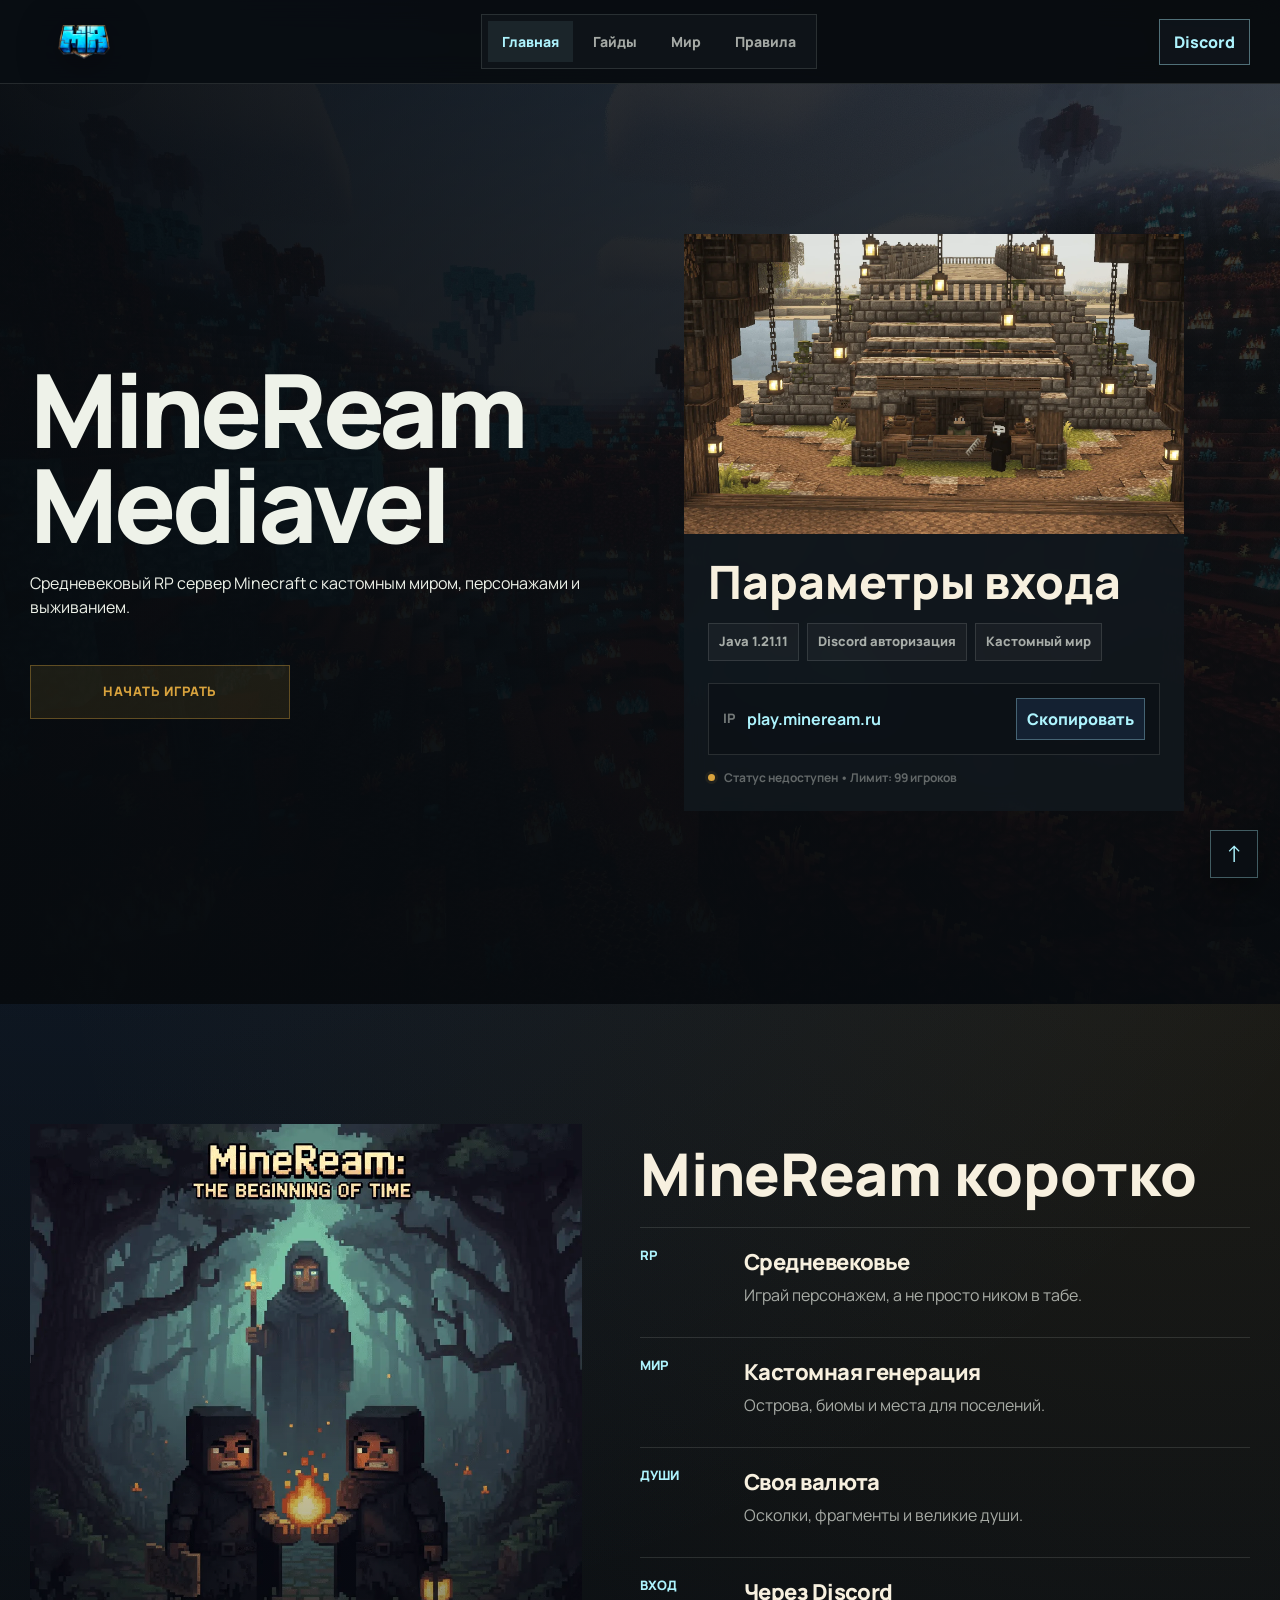
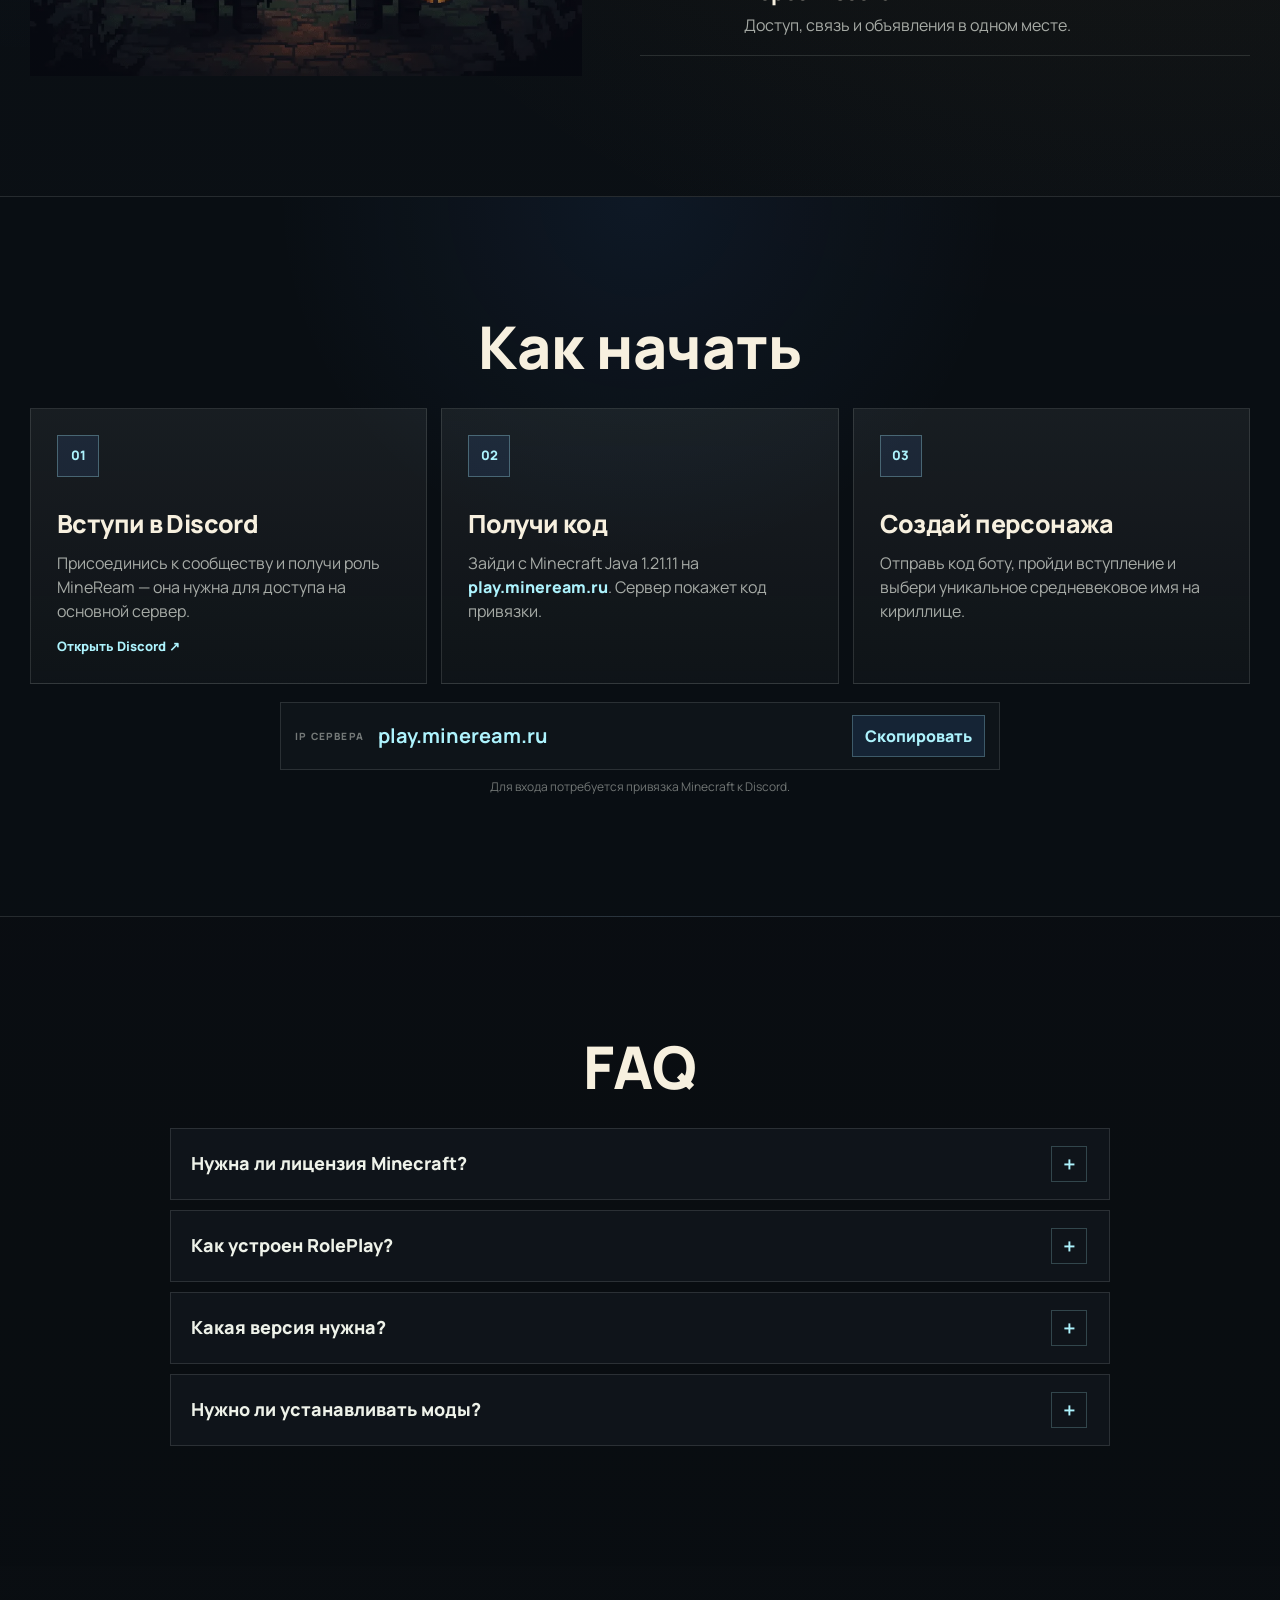
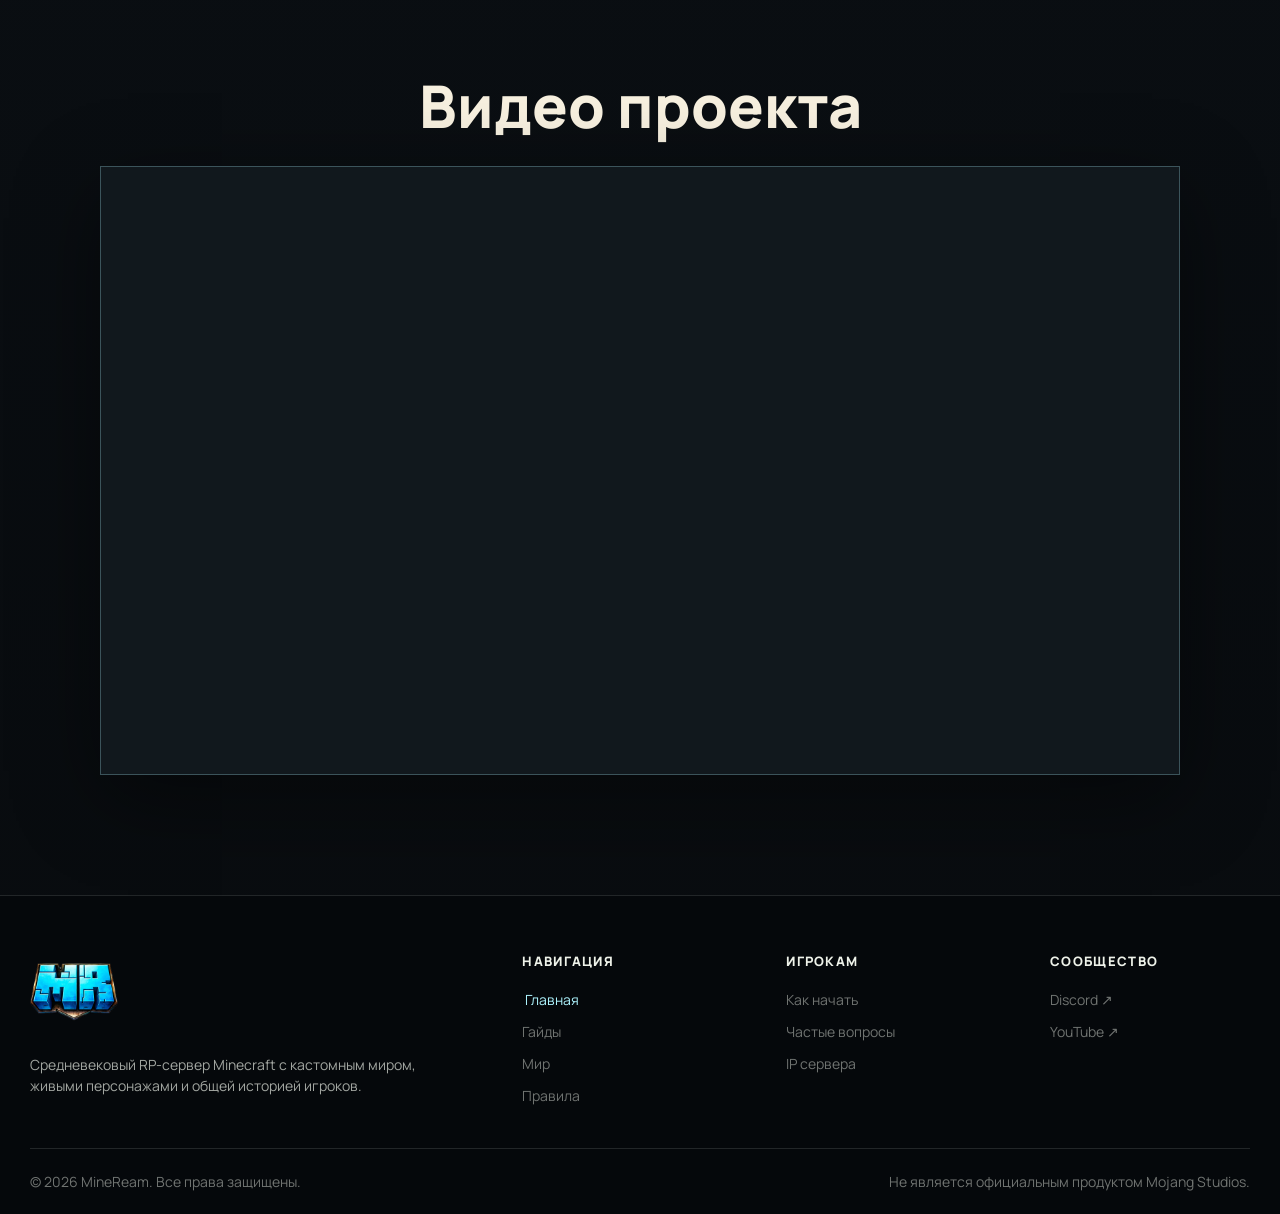
==== index.html @ 756b811c "Add files via upload" ====
﻿<!DOCTYPE html>
<html lang="ru">
<head>
  <meta charset="UTF-8">
  <meta name="viewport" content="width=device-width, initial-scale=1.0">
  <link rel="preconnect" href="https://fonts.googleapis.com">
  <link rel="preconnect" href="https://fonts.gstatic.com" crossorigin>
  <link href="https://fonts.googleapis.com/css2?family=Manrope:wght@400;500;600;700;800&display=swap" rel="stylesheet">
  <title>MineReam Mediavel</title>
  <meta name="description" content="MineReam Mediavel - средневековый RP сервер Minecraft с кастомным миром, Discord-входом и живой ролью.">
  <link rel="stylesheet" href="styles.css">
</head>
<body id="top">
  <div class="site-loader" data-site-loader>
    <div class="site-loader-glow"></div>
    <img src="assets/mineream-prefix.webp" alt="MineReam Mediavel" class="site-loader-logo">
    <div class="site-loader-line"><span></span></div>
  </div>

  <div class="page-shell">
    <header class="site-header" data-nav>
      <div class="header-inner">
        <a class="brand" href="index.html" aria-label="MineReam Mediavel">
          <img src="assets/mr-logo.webp" alt="MineReam" class="brand-logo">
        </a>
        <nav class="main-nav" aria-label="Главная навигация">
          <a href="index.html" aria-current="page">Главная</a>
          <a href="guides.html">Гайды</a>
          <a href="world.html">Мир</a>
          <a href="rules.html">Правила</a>
        </nav>
        <div class="header-actions">
          <a class="discord-link" href="https://discord.gg/bby9jnJpbg" target="_blank" rel="noreferrer">Discord</a>
        </div>
      </div>
    </header>
    <main>
      <section class="hero-section">
        <div class="hero-bg" aria-hidden="true">
          <img src="assets/hero-world.webp" alt="">
        </div>
        <div class="container hero-layout">
          <div class="hero-copy">
            <h1>MineReam Mediavel</h1>
            <p>Средневековый RP сервер Minecraft с кастомным миром, персонажами и выживанием.</p>
            <div class="hero-actions">
              <a class="hero-action hero-action-primary" href="#start-playing">Начать играть</a>
            </div>
          </div>
          <article class="server-card" id="server">
            <img src="assets/spawn-bridge.webp" alt="Спавн MineReam Mediavel" class="server-card-image">
            <div class="server-card-body">
              <h2>Параметры входа</h2>
              <div class="server-meta">
                <span>Java 1.21.11</span>
                <span>Discord авторизация</span>
                <span>Кастомный мир</span>
              </div>
              <div class="server-ip-line">
                <span>IP</span>
                <strong>play.mineream.ru</strong>
                <button data-copy="play.mineream.ru" type="button">Скопировать</button>
              </div>
              <span class="hero-online-status is-checking" id="hero-online-status" data-server-status role="status" aria-live="polite">
                <span class="status-indicator" id="status-indicator" aria-hidden="true"></span>
                <span class="status-text" id="status-text" data-server-status-text>Проверяем сервер • Игроков: — / 99</span>
              </span>
            </div>
          </article>
        </div>
      </section>

      <section class="section quick-section">
        <div class="container quick-showcase">
          <button class="quick-showcase-image media-preview" type="button" data-lightbox-src="assets/mineream-short.webp" data-lightbox-title="MineReam Mediavel">
            <img src="assets/mineream-short.webp" alt="MineReam Mediavel">
          </button>
          <div class="quick-showcase-body">
            <h2>MineReam коротко</h2>
            <div class="quick-feature-list">
              <article>
                <span>RP</span>
                <div>
                  <h3>Средневековье</h3>
                  <p>Играй персонажем, а не просто ником в табе.</p>
                </div>
              </article>
              <article>
                <span>Мир</span>
                <div>
                  <h3>Кастомная генерация</h3>
                  <p>Острова, биомы и места для поселений.</p>
                </div>
              </article>
              <article>
                <span>Души</span>
                <div>
                  <h3>Своя валюта</h3>
                  <p>Осколки, фрагменты и великие души.</p>
                </div>
              </article>
              <article>
                <span>Вход</span>
                <div>
                  <h3>Через Discord</h3>
                  <p>Доступ, связь и объявления в одном месте.</p>
                </div>
              </article>
            </div>
          </div>
        </div>
      </section>

      <section class="section start-playing-section" id="start-playing">
        <div class="container section-head centered">
          <h2>Как начать</h2>
        </div>
        <div class="container start-steps-grid">
          <article class="start-step-card">
            <span class="start-step-number">01</span>
            <div>
              <h3>Вступи в Discord</h3>
              <p>Присоединись к сообществу и получи роль MineReam — она нужна для доступа на основной сервер.</p>
              <a class="start-step-link" href="https://discord.gg/bby9jnJpbg" target="_blank" rel="noreferrer">Открыть Discord ↗</a>
            </div>
          </article>
          <article class="start-step-card">
            <span class="start-step-number">02</span>
            <div>
              <h3>Получи код</h3>
              <p>Зайди с Minecraft Java 1.21.11 на <button type="button" data-copy="play.mineream.ru">play.mineream.ru</button>. Сервер покажет код привязки.</p>
            </div>
          </article>
          <article class="start-step-card">
            <span class="start-step-number">03</span>
            <div>
              <h3>Создай персонажа</h3>
              <p>Отправь код боту, пройди вступление и выбери уникальное средневековое имя на кириллице.</p>
            </div>
          </article>
        </div>
        <div class="container start-connect-wrap">
          <div class="start-connect-compact">
            <span>IP сервера</span>
            <strong>play.mineream.ru</strong>
            <button class="start-copy-button" data-copy="play.mineream.ru" type="button">Скопировать</button>
          </div>
          <p>Для входа потребуется привязка Minecraft к Discord.</p>
        </div>
      </section>

      <section class="section faq-section" id="faq">
        <div class="container section-head centered">
          <h2>FAQ</h2>
        </div>
        <div class="container faq-list">
          <details class="faq-item">
            <summary><span>Нужна ли лицензия Minecraft?</span><i aria-hidden="true">＋</i></summary>
            <div class="faq-answer"><p>Сервер поддерживает лицензионные и автономные аккаунты. Лицензионный аккаунт распознаётся автоматически; для автономного при первом входе потребуется зарегистрировать пароль командами сервера.</p></div>
          </details>
          <details class="faq-item">
            <summary><span>Как устроен RolePlay?</span><i aria-hidden="true">＋</i></summary>
            <div class="faq-answer"><p>Придумай средневековое имя на кириллице длиной от 5 до 18 символов и играй роль персонажа. Для сцен доступны локальный чат и команды <code>/me</code>, <code>/do</code>, <code>/try</code> и <code>/ooc</code>.</p></div>
          </details>
          <details class="faq-item">
            <summary><span>Какая версия нужна?</span><i aria-hidden="true">＋</i></summary>
            <div class="faq-answer"><p>Minecraft Java Edition 1.21.11. Подключение с Bedrock Edition сейчас не поддерживается.</p></div>
          </details>
          <details class="faq-item">
            <summary><span>Нужно ли устанавливать моды?</span><i aria-hidden="true">＋</i></summary>
            <div class="faq-answer"><p>Для обычного входа — нет. Для полноценного голосового RP и эмоций рекомендуются клиентские моды Simple Voice Chat и Emotecraft; ссылки есть в гайдах проекта.</p></div>
          </details>
        </div>
      </section>

      <section class="section video-section">
        <div class="container section-head centered">
          <h2>Видео проекта</h2>
        </div>
        <div class="container video-gallery">
          <article class="video-wrapper">
            <div class="video-frame">
              <iframe width="100%" height="100%" src="https://www.youtube.com/embed/HEm90byZzSM" title="Видео MineReam Mediavel" frameborder="0" allow="accelerometer; autoplay; clipboard-write; encrypted-media; gyroscope; picture-in-picture; web-share" referrerpolicy="strict-origin-when-cross-origin" allowfullscreen loading="lazy"></iframe>
            </div>
          </article>
        </div>
      </section>
      <footer class="site-footer site-footer-expanded">
        <div class="container footer-main">
          <div class="footer-about">
            <img src="assets/mr-logo.webp" alt="Логотип MineReam" class="footer-logo" loading="lazy">
            <p>Средневековый RP-сервер Minecraft с кастомным миром, живыми персонажами и общей историей игроков.</p>
          </div>
          <div class="footer-column">
            <h3>Навигация</h3>
            <nav aria-label="Основная навигация внизу страницы">
              <a href="index.html" aria-current="page">Главная</a>
              <a href="guides.html">Гайды</a>
              <a href="world.html">Мир</a>
              <a href="rules.html">Правила</a>
            </nav>
          </div>
          <div class="footer-column">
            <h3>Игрокам</h3>
            <nav aria-label="Разделы главной страницы">
              <a href="#start-playing">Как начать</a>
              <a href="#faq">Частые вопросы</a>
              <a href="#server">IP сервера</a>
            </nav>
          </div>
          <div class="footer-column">
            <h3>Сообщество</h3>
            <nav aria-label="Социальные ссылки">
              <a href="https://discord.gg/bby9jnJpbg" target="_blank" rel="noreferrer">Discord ↗</a>
              <a href="https://www.youtube.com/watch?v=HEm90byZzSM" target="_blank" rel="noreferrer">YouTube ↗</a>
            </nav>
          </div>
        </div>
        <div class="container footer-inner">
          <span>© 2026 MineReam. Все права защищены.</span>
          <span>Не является официальным продуктом Mojang Studios.</span>
        </div>
      </footer>
    </main>
  </div>

  <div class="media-lightbox" data-lightbox hidden>
    <button class="media-lightbox-close" type="button" data-lightbox-close aria-label="Закрыть">×</button>
    <figure class="media-lightbox-card">
      <img src="" alt="" data-lightbox-image>
      <figcaption data-lightbox-caption></figcaption>
    </figure>
  </div>

  <button class="scroll-top-button" type="button" data-scroll-top aria-label="Прокрутить страницу наверх" hidden>
    <span aria-hidden="true">↑</span>
  </button>
  <div class="toast" hidden>IP скопирован</div>
  <script src="script.js"></script></body>
</html>
---- styles.css ----
﻿:root {
  --bg: #070b0f;
  --display-font: "Manrope", "Segoe UI", Arial, sans-serif;
  --bg-soft: #0d1319;
  --panel: rgba(18, 25, 31, 0.82);
  --panel-solid: #12191f;
  --line: rgba(232, 236, 228, 0.13);
  --line-strong: rgba(173, 243, 253, 0.28);
  --text: #eef2e9;
  --muted: rgba(238, 242, 233, 0.68);
  --faint: rgba(238, 242, 233, 0.46);
  --cyan: #adf3fd;
  --blue: #4f94fc;
  --gold: #d9a33d;
  --red: #8f2520;
  --green: #6f8a55;
  --shadow: 0 24px 80px rgba(0, 0, 0, 0.42);
}

* { box-sizing: border-box; }
html { scroll-behavior: smooth; }
body {
  margin: 0;
  color: var(--text);
  background:
    radial-gradient(circle at 8% 4%, rgba(79, 148, 252, 0.14), transparent 34%),
    radial-gradient(circle at 92% 18%, rgba(217, 163, 61, 0.11), transparent 30%),
    linear-gradient(180deg, #080c10 0%, #0b1015 48%, #080b0e 100%);
  font-family: "Manrope", "Segoe UI", Arial, sans-serif;
  line-height: 1.5;
}
img { display: block; max-width: 100%; }
a { color: inherit; text-decoration: none; }
button { font: inherit; }

.page-shell { overflow: hidden; }
.container {
  width: min(1220px, calc(100% - 36px));
  margin: 0 auto;
}
.site-header {
  position: relative;
  z-index: 50;
  padding: 14px 0;
  background: rgba(7, 11, 15, 0.86);
  border-bottom: 1px solid var(--line);
  backdrop-filter: blur(14px);
}
.header-inner {
  width: min(1220px, calc(100% - 36px));
  margin: 0 auto;
  display: grid;
  grid-template-columns: auto minmax(0, 1fr) auto;
  align-items: center;
  gap: 22px;
}
.brand-logo {
  width: 108px;
  height: 52px;
  object-fit: contain;
  filter: drop-shadow(0 8px 22px rgba(0, 0, 0, 0.42));
}
.main-nav {
  justify-self: center;
  display: flex;
  align-items: center;
  gap: 6px;
  padding: 6px;
  border: 1px solid var(--line);
  background: rgba(18, 25, 31, 0.56);
}
.main-nav a {
  padding: 10px 14px;
  color: var(--muted);
  font-size: 14px;
  font-weight: 800;
}
.main-nav a:hover {
  color: var(--cyan);
  background: rgba(173, 243, 253, 0.08);
}
.header-actions {
  display: flex;
  align-items: center;
  justify-content: flex-end;
  gap: 10px;
}
.ip-chip, .discord-link {
  min-height: 42px;
  padding: 10px 14px;
  border: 1px solid var(--line);
  color: var(--text);
  background: rgba(18, 25, 31, 0.62);
  cursor: pointer;
  font-weight: 900;
}
.discord-link {
  border-color: rgba(173, 243, 253, 0.42);
  color: var(--cyan);
}

.hero-section {
  position: relative;
  min-height: 920px;
  padding: 150px 0 96px;
}
.hero-bg {
  position: absolute;
  inset: 0;
  overflow: hidden;
}
.hero-bg img {
  width: 100%;
  height: 100%;
  object-fit: cover;
  opacity: 0.46;
  filter: saturate(1.05) contrast(1.04);
}
.hero-bg::after {
  content: "";
  position: absolute;
  inset: 0;
  background:
    linear-gradient(180deg, rgba(7, 11, 15, 0.34), rgba(7, 11, 15, 0.96)),
    linear-gradient(90deg, rgba(7, 11, 15, 0.92), rgba(7, 11, 15, 0.22));
}
.hero-layout {
  position: relative;
  display: grid;
  grid-template-columns: minmax(0, 0.9fr) minmax(360px, 500px);
  gap: clamp(28px, 5vw, 72px);
  align-items: center;
}
.hero-copy { padding-top: 36px; }
.eyebrow {
  margin: 0 0 12px;
  color: var(--cyan);
  font-size: 13px;
  font-weight: 950;
  text-transform: uppercase;
  letter-spacing: 0.12em;
}
h1, h2, h3, p { margin-top: 0; }
h1, h2, h3 {
  font-family: var(--display-font);
  font-weight: 800;
  letter-spacing: -0.025em;
}
h1 {
  margin-bottom: 20px;
  max-width: 820px;
  font-size: clamp(56px, 8vw, 116px);
  line-height: 0.92;
  letter-spacing: -0.04em;
}
h2 {
  margin-bottom: 18px;
  color: #f7f0df;
  font-size: clamp(32px, 4.6vw, 62px);
  line-height: 1.03;
  letter-spacing: 0;
}
h3 {
  margin-bottom: 10px;
  color: #f7f0df;
  font-size: 22px;
}
.lead {
  max-width: 760px;
  color: rgba(238, 242, 233, 0.82);
  font-size: clamp(18px, 2vw, 23px);
}
.hero-buttons, .server-card-actions, .final-actions {
  display: flex;
  flex-wrap: wrap;
  gap: 12px;
  margin-top: 30px;
}
.button {
  min-height: 50px;
  display: inline-flex;
  align-items: center;
  justify-content: center;
  padding: 13px 20px;
  border: 1px solid var(--line);
  color: var(--text);
  background: rgba(18, 25, 31, 0.72);
  cursor: pointer;
  font-weight: 950;
}
.button.primary {
  border-color: rgba(173, 243, 253, 0.56);
  background: linear-gradient(135deg, rgba(79, 148, 252, 0.96), rgba(29, 74, 128, 0.96));
}
.button.secondary {
  border-color: rgba(217, 163, 61, 0.48);
  background: rgba(217, 163, 61, 0.13);
}
.button.ghost { background: transparent; }
.button.full { width: 100%; }
.button:hover, .ip-chip:hover, .discord-link:hover { transform: translateY(-1px); }

.server-card {
  background: var(--panel);
  border: 0;
  box-shadow: none;
  backdrop-filter: blur(14px);
}
.server-card-image {
  width: 100%;
  height: 300px;
  object-fit: cover;
}
.server-card-body { padding: 24px; }
.server-card-topline {
  display: flex;
  align-items: center;
  justify-content: space-between;
  gap: 16px;
  margin-bottom: 12px;
  color: var(--faint);
  font-size: 13px;
  font-weight: 900;
  text-transform: uppercase;
}
.server-card-topline strong { color: var(--cyan); }
.server-card-body h2 { font-size: clamp(30px, 4vw, 46px); }
.server-card-body p { color: var(--muted); }
.server-meta {
  display: flex;
  flex-wrap: wrap;
  gap: 8px;
  margin-top: 18px;
}
.server-meta span, .tag-list span {
  padding: 8px 10px;
  border: 1px solid var(--line);
  color: var(--muted);
  background: rgba(255, 255, 255, 0.035);
  font-size: 13px;
  font-weight: 800;
}
.server-ip-line {
  display: grid;
  grid-template-columns: auto minmax(0, 1fr) auto;
  gap: 12px;
  align-items: center;
  margin-top: 22px;
  padding: 14px;
  border: 1px solid var(--line);
  background: rgba(7, 11, 15, 0.36);
}
.server-ip-line span {
  color: var(--faint);
  font-size: 13px;
  font-weight: 900;
  text-transform: uppercase;
}
.server-ip-line strong {
  color: var(--cyan);
  overflow-wrap: anywhere;
}
.server-ip-line button {
  min-height: 36px;
  padding: 8px 10px;
  border: 1px solid rgba(173, 243, 253, 0.32);
  color: var(--cyan);
  background: rgba(79, 148, 252, 0.12);
  cursor: pointer;
  font-weight: 900;
}

.section { padding: clamp(72px, 10vw, 120px) 0; }
.section-head { margin-bottom: 30px; }
.section-head.split {
  display: grid;
  grid-template-columns: minmax(0, 0.9fr) minmax(300px, 0.8fr);
  gap: 40px;
  align-items: end;
}
.section-head p { color: var(--muted); }
.section-head.centered { max-width: 760px; text-align: center; }
.feature-list {
  display: grid;
  gap: 10px;
}
.info-row {
  display: grid;
  grid-template-columns: 54px minmax(150px, 0.32fr) minmax(0, 1fr);
  gap: 18px;
  align-items: center;
  padding: 18px 20px;
  border: 1px solid var(--line);
  background: rgba(238, 242, 233, 0.045);
}
.info-row span, .step-row span {
  display: grid;
  place-items: center;
  width: 34px;
  height: 34px;
  color: var(--gold);
  border: 1px solid rgba(217, 163, 61, 0.36);
  background: rgba(217, 163, 61, 0.08);
  font-weight: 950;
}
.info-row h3, .step-row h3 { margin: 0; }
.info-row p, .step-row p { margin: 0; color: var(--muted); }
.steps-list {
  display: grid;
  gap: 12px;
  max-width: 900px;
  margin: 0 auto;
}
.step-row {
  display: grid;
  grid-template-columns: 54px minmax(170px, 0.34fr) minmax(0, 1fr);
  gap: 18px;
  align-items: center;
  padding: 18px 20px;
  border: 1px solid var(--line);
  background: linear-gradient(90deg, rgba(238, 242, 233, 0.065), rgba(238, 242, 233, 0.025));
}
.step-row button {
  padding: 0;
  border: 0;
  color: var(--cyan);
  background: transparent;
  cursor: pointer;
  font-weight: 900;
}

.map-layout {
  display: grid;
  grid-template-columns: minmax(380px, 1.08fr) minmax(340px, 0.92fr);
  gap: 18px;
  align-items: stretch;
}
.map-frame,
.biome-card {
  position: relative;
  display: block;
  width: 100%;
  padding: 0;
  overflow: hidden;
  color: var(--text);
  border: 1px solid var(--line);
  background: rgba(18, 25, 31, 0.7);
  cursor: pointer;
  box-shadow: none;
}
.map-frame {
  border-color: var(--line-strong);
  box-shadow: var(--shadow);
}
.map-frame img,
.biome-card img {
  width: 100%;
  height: 100%;
  object-fit: cover;
  filter: saturate(1.04) contrast(1.02);
  transition: transform 0.28s ease, filter 0.28s ease;
}
.map-frame img {
  aspect-ratio: 1 / 1;
}
.biome-grid {
  display: grid;
  grid-template-columns: repeat(2, minmax(0, 1fr));
  gap: 12px;
}
.biome-card {
  min-height: 0;
  aspect-ratio: 16 / 10;
}
.media-preview span {
  position: absolute;
  left: 10px;
  right: 10px;
  bottom: 10px;
  padding: 7px 9px;
  color: var(--text);
  background: rgba(7, 11, 15, 0.72);
  border: 1px solid rgba(238, 242, 233, 0.12);
  font-size: 13px;
  font-weight: 900;
  text-align: left;
}
.media-preview:hover img,
.media-preview:focus-visible img {
  transform: scale(1.035);
  filter: saturate(1.12) contrast(1.06);
}
.media-preview:focus-visible {
  outline: 2px solid var(--cyan);
  outline-offset: 3px;
}
.media-lightbox {
  position: fixed;
  inset: 0;
  z-index: 100;
  display: grid;
  place-items: center;
  padding: clamp(18px, 4vw, 48px);
  background: rgba(2, 5, 8, 0.86);
  backdrop-filter: blur(10px);
  animation: lightboxFade 0.18s ease;
}
.media-lightbox[hidden] { display: none; }
.media-lightbox-card {
  width: min(1120px, 100%);
  margin: 0;
  transform: scale(0.98);
  animation: lightboxOpen 0.22s ease forwards;
}
.media-lightbox-card img {
  width: 100%;
  max-height: 82vh;
  object-fit: contain;
  border: 0;
  background: transparent;
  box-shadow: none;
}
.media-lightbox-card figcaption {
  margin-top: 12px;
  color: var(--text);
  font-weight: 900;
  text-align: center;
}
.media-lightbox-close {
  position: fixed;
  top: 18px;
  right: 18px;
  width: 44px;
  height: 44px;
  color: var(--text);
  border: 1px solid var(--line);
  background: rgba(18, 25, 31, 0.86);
  font-size: 30px;
  line-height: 1;
  cursor: pointer;
}
@keyframes lightboxFade {
  from { opacity: 0; }
  to { opacity: 1; }
}
@keyframes lightboxOpen {
  from { transform: scale(0.96); opacity: 0; }
  to { transform: scale(1); opacity: 1; }
}
.generation-layout, .rules-panel, .final-cta-inner {
  display: grid;
  grid-template-columns: minmax(300px, 0.8fr) minmax(0, 1.2fr);
  gap: clamp(28px, 5vw, 72px);
  align-items: center;
}
.generation-copy p { color: var(--muted); }
.tag-list {
  display: flex;
  flex-wrap: wrap;
  gap: 10px;
  margin-top: 26px;
}
.world-preview-grid {
  display: grid;
  grid-template-columns: repeat(2, minmax(0, 1fr));
  gap: 12px;
}
.world-preview-grid img {
  width: 100%;
  aspect-ratio: 16 / 10;
  object-fit: cover;
  border: 1px solid var(--line);
}
.world-preview-grid img:first-child {
  grid-row: span 2;
  height: 100%;
}

.wide-showcase {
  position: relative;
  min-height: 560px;
  display: grid;
  align-items: end;
  overflow: hidden;
  border-block: 1px solid var(--line);
}
.wide-showcase img {
  position: absolute;
  inset: 0;
  width: 100%;
  height: 100%;
  object-fit: cover;
}
.wide-showcase::after {
  content: "";
  position: absolute;
  inset: 0;
  background: linear-gradient(90deg, rgba(7, 11, 15, 0.92), rgba(7, 11, 15, 0.2)), linear-gradient(180deg, transparent, rgba(7, 11, 15, 0.82));
}
.wide-showcase-content {
  position: relative;
  z-index: 1;
  width: min(760px, calc(100% - 36px));
  margin: 0 auto;
  padding: 88px 0;
}
.wide-showcase-content p { color: var(--muted); }


.mechanics-grid {
  display: grid;
  grid-template-columns: repeat(4, minmax(0, 1fr));
  gap: 12px;
}
.mechanic-card {
  min-height: 170px;
  padding: 22px;
  border: 1px solid var(--line);
  background: linear-gradient(180deg, rgba(238, 242, 233, 0.07), rgba(238, 242, 233, 0.025));
}
.mechanic-card h3 { margin-bottom: 36px; }
.mechanic-card p { margin: 0; color: var(--muted); }
.souls-panel {
  display: grid;
  grid-template-columns: minmax(220px, 0.42fr) minmax(0, 1fr);
  gap: 24px;
  align-items: center;
  margin-top: 16px;
  padding: 24px;
  border: 1px solid var(--line-strong);
  background: rgba(18, 25, 31, 0.72);
  box-shadow: var(--shadow);
}
.souls-panel h3 { margin-bottom: 8px; }
.souls-panel p { margin: 0; color: var(--muted); }
.souls-list {
  display: grid;
  grid-template-columns: repeat(3, minmax(0, 1fr));
  gap: 12px;
}
.souls-list figure {
  display: grid;
  justify-items: center;
  gap: 8px;
  margin: 0;
  padding: 14px;
  border: 1px solid var(--line);
  background: rgba(7, 11, 15, 0.32);
}
.souls-list img {
  width: 82px;
  height: 82px;
  object-fit: contain;
}
.souls-list figcaption {
  color: var(--text);
  font-size: 14px;
  font-weight: 900;
  text-align: center;
}
.rules-panel {
  padding: 34px;
  border: 1px solid var(--line-strong);
  background: var(--panel);
  box-shadow: var(--shadow);
}
.rules-panel p { color: var(--muted); }
.rules-panel .button { justify-self: end; }
.gallery-grid {
  display: grid;
  grid-template-columns: repeat(3, minmax(0, 1fr));
  gap: 12px;
}
.gallery-grid img {
  width: 100%;
  aspect-ratio: 4 / 3;
  object-fit: cover;
  border: 1px solid var(--line);
}
.final-cta {
  padding: 54px 0;
  border-top: 1px solid var(--line);
  background: rgba(18, 25, 31, 0.58);
}
.final-cta-inner {
  grid-template-columns: auto minmax(0, 1fr) auto;
}
.final-logo {
  width: 170px;
  object-fit: contain;
  filter: drop-shadow(0 12px 28px rgba(0, 0, 0, 0.52));
}
.final-cta h2 { font-size: clamp(30px, 4vw, 50px); }
.final-cta p { color: var(--muted); }
.footer {
  display: flex;
  justify-content: space-between;
  gap: 18px;
  padding: 26px clamp(18px, 4vw, 54px);
  color: var(--faint);
  border-top: 1px solid var(--line);
}
.toast {
  position: fixed;
  right: 20px;
  bottom: 20px;
  z-index: 60;
  padding: 12px 16px;
  color: #071016;
  background: var(--cyan);
  font-weight: 950;
  box-shadow: var(--shadow);
}

@media (max-width: 980px) {
  .header-inner { grid-template-columns: auto auto; }
  .main-nav { display: none; }
  .brand-logo { width: 92px; }
  .ip-chip { display: none; }
  .hero-section { min-height: auto; padding: 70px 0; }
  .hero-layout, .section-head.split, .generation-layout, .rules-panel, .final-cta-inner, .souls-panel { grid-template-columns: 1fr; }
  .mechanics-grid { grid-template-columns: repeat(2, minmax(0, 1fr)); }
  .map-layout { grid-template-columns: 1fr; }
  .biome-grid { grid-template-columns: repeat(2, minmax(0, 1fr)); }
  .info-row, .step-row { grid-template-columns: 44px 1fr; }
  .info-row p, .step-row p { grid-column: 2; }
  .rules-panel .button { justify-self: start; }
  .final-actions { margin-top: 12px; }
}

@media (max-width: 640px) {
  .container, .header-inner { width: calc(100% - 28px); }
  .hero-buttons, .server-card-actions, .final-actions { display: grid; }
  .button, .discord-link { width: 100%; text-align: center; }
  .world-preview-grid, .gallery-grid, .biome-grid, .mechanics-grid, .souls-list { grid-template-columns: 1fr; }
  .info-row, .step-row, .server-ip-line { grid-template-columns: 1fr; }
  .info-row p, .step-row p { grid-column: auto; }
  .world-preview-grid img:first-child { grid-row: auto; }
  .server-card-image { height: 230px; }

  .footer { flex-direction: column; }
}









.rules-page {
  padding-top: 86px;
}
.rules-hero {
  padding: 92px 0 48px;
  border-bottom: 1px solid var(--line);
  background:
    linear-gradient(180deg, rgba(7, 11, 15, 0.78), rgba(7, 11, 15, 0.96)),
    url("assets/keeper-hall.webp") center/cover;
}
.rules-hero-inner {
  max-width: 820px;
}
.rules-hero h1 {
  margin: 0 0 14px;
  font-size: clamp(42px, 7vw, 82px);
}
.rules-hero p {
  max-width: 680px;
  color: var(--muted);
  font-size: 18px;
}
.rules-content {
  display: grid;
  gap: 14px;
  max-width: 980px;
}
.rules-block {
  padding: 24px;
  border: 1px solid var(--line);
  background: rgba(18, 25, 31, 0.72);
}
.rules-block h2 {
  margin: 0 0 16px;
  padding-left: 0;
  color: var(--text);
  border-left: 0;
  font-size: clamp(26px, 3.4vw, 38px);
  text-align: center;
}
.rule-line {
  display: grid;
  grid-template-columns: 72px minmax(0, 1fr);
  gap: 12px;
  margin: 0 0 12px;
  color: var(--muted);
  line-height: 1.62;
}
.rule-line:last-child {
  margin-bottom: 0;
}
.rule-line span {
  color: var(--cyan);
  font-weight: 900;
}
.rules-lead {
  margin: 0 0 14px;
  color: var(--muted);
}
.main-nav a[aria-current="page"] {
  color: var(--cyan);
  background: rgba(173, 243, 253, 0.08);
}
@media (max-width: 640px) {
  .rules-page { padding-top: 74px; }
  .rules-hero { padding: 70px 0 34px; }
  .rules-block { padding: 18px; }
  .rule-line { grid-template-columns: 64px minmax(0, 1fr); }
}






.site-loader {
  position: fixed;
  inset: 0;
  z-index: 200;
  display: grid;
  place-items: center;
  overflow: hidden;
  background:
    radial-gradient(circle at 50% 42%, rgba(173, 243, 253, 0.16), transparent 34%),
    radial-gradient(circle at 50% 58%, rgba(217, 163, 61, 0.11), transparent 30%),
    #05080b;
  transition: opacity 0.75s ease, visibility 0.75s ease;
}
.site-loader::before {
  content: "";
  position: absolute;
  inset: -20%;
  background:
    linear-gradient(115deg, transparent 38%, rgba(173, 243, 253, 0.18) 48%, transparent 58%);
  transform: translateX(-40%);
  animation: loaderSweep 1.9s ease-in-out infinite;
}
.site-loader-glow {
  position: absolute;
  width: min(520px, 78vw);
  aspect-ratio: 1;
  border-radius: 50%;
  background: rgba(79, 148, 252, 0.16);
  filter: blur(34px);
  animation: loaderPulse 1.65s ease-in-out infinite;
}
.site-loader-logo {
  position: relative;
  z-index: 1;
  width: min(560px, 84vw);
  filter: drop-shadow(0 0 24px rgba(173, 243, 253, 0.38)) drop-shadow(0 22px 32px rgba(0, 0, 0, 0.55));
  animation: loaderLogo 1.15s ease both;
}
.site-loader-line {
  position: absolute;
  top: calc(50% + min(125px, 20vw));
  width: min(380px, 66vw);
  height: 2px;
  overflow: hidden;
  background: rgba(238, 242, 233, 0.14);
}
.site-loader-line span {
  display: block;
  width: 42%;
  height: 100%;
  background: linear-gradient(90deg, transparent, var(--cyan), transparent);
  animation: loaderLine 1.35s ease-in-out infinite;
}
.site-loader.is-hidden {
  opacity: 0;
  visibility: hidden;
  pointer-events: none;
}
@keyframes loaderLogo {
  from { opacity: 0; transform: translateY(12px) scale(0.92); }
  to { opacity: 1; transform: translateY(0) scale(1); }
}
@keyframes loaderPulse {
  0%, 100% { transform: scale(0.92); opacity: 0.56; }
  50% { transform: scale(1.08); opacity: 0.9; }
}
@keyframes loaderSweep {
  0% { transform: translateX(-42%); opacity: 0; }
  35% { opacity: 1; }
  100% { transform: translateX(42%); opacity: 0; }
}
@keyframes loaderLine {
  from { transform: translateX(-110%); }
  to { transform: translateX(250%); }
}
@media (prefers-reduced-motion: reduce) {
  .site-loader::before,
  .site-loader-glow,
  .site-loader-logo,
  .site-loader-line span {
    animation: none;
  }
}



.quick-showcase {
  display: grid;
  grid-template-columns: minmax(320px, 0.95fr) minmax(0, 1.05fr);
  gap: clamp(24px, 5vw, 58px);
  align-items: stretch;
}
.quick-showcase-image {
  position: relative;
  min-height: 440px;
  padding: 0;
  border: 0;
  overflow: hidden;
  background: transparent;
  cursor: pointer;
}
.quick-showcase-image img {
  width: 100%;
  height: 100%;
  object-fit: cover;
  filter: saturate(1.05) contrast(1.04);
  transition: transform 0.35s ease, filter 0.35s ease;
}
.quick-showcase-image::after {
  content: "";
  position: absolute;
  inset: 0;
  background: linear-gradient(180deg, transparent 42%, rgba(7, 11, 15, 0.56));
  pointer-events: none;
}
.quick-showcase-image:hover img { transform: scale(1.025); filter: saturate(1.12) contrast(1.06); }
.quick-showcase-body {
  display: grid;
  align-content: center;
  gap: 22px;
  padding: clamp(8px, 2vw, 18px) 0;
}
.quick-showcase-body h2 { margin-bottom: 0; }
.quick-feature-list {
  display: grid;
  gap: 12px;
}
.quick-feature-list article {
  display: grid;
  grid-template-columns: 88px minmax(0, 1fr);
  gap: 16px;
  align-items: start;
  padding: 18px 0;
  border-top: 1px solid var(--line);
}
.quick-feature-list article:last-child { border-bottom: 1px solid var(--line); }
.quick-feature-list span {
  color: var(--cyan);
  font-size: 13px;
  font-weight: 950;
  text-transform: uppercase;
}
.quick-feature-list h3 {
  margin-bottom: 4px;
  font-size: 22px;
}
.quick-feature-list p {
  margin: 0;
  color: var(--muted);
}
@media (max-width: 980px) {
  .quick-showcase { grid-template-columns: 1fr; }
  .quick-showcase-image { min-height: 320px; }
}
@media (max-width: 640px) {
  .quick-feature-list article { grid-template-columns: 1fr; gap: 6px; }
}
.compact-cta {
  padding: 28px 0;
  background: rgba(9, 14, 18, 0.68);
}
.compact-cta-inner {
  display: flex;
  align-items: center;
  justify-content: space-between;
  gap: 18px;
  padding-top: 18px;
  border-top: 1px solid var(--line);
}
.compact-cta-main {
  display: grid;
  gap: 2px;
}
.compact-cta-main span {
  color: var(--faint);
  font-size: 12px;
  font-weight: 900;
  text-transform: uppercase;
}
.compact-cta-main strong {
  color: var(--cyan);
  font-size: clamp(20px, 3vw, 30px);
  overflow-wrap: anywhere;
}
.compact-actions {
  margin-top: 0;
  justify-content: flex-end;
}
@media (max-width: 760px) {
  .compact-cta-inner { align-items: stretch; flex-direction: column; }
  .compact-actions { display: grid; justify-content: stretch; }
}
.video-section {
  padding-top: 0;
}
.video-panel {
  display: grid;
  grid-template-columns: minmax(260px, 0.42fr) minmax(0, 1fr);
  gap: clamp(22px, 4vw, 44px);
  align-items: center;
  padding-top: 34px;
  border-top: 1px solid var(--line);
}
.video-copy span {
  color: var(--cyan);
  font-size: 13px;
  font-weight: 950;
  text-transform: uppercase;
}
.video-copy h2 {
  margin: 8px 0 12px;
  font-size: clamp(30px, 4vw, 48px);
}
.video-copy p {
  margin: 0;
  color: var(--muted);
}
.video-frame {
  position: relative;
  aspect-ratio: 16 / 9;
  overflow: hidden;
  background: rgba(18, 25, 31, 0.72);
}
@media (max-width: 980px) {
  .video-panel { grid-template-columns: 1fr; }
}.video-link {
  display: block;
  color: var(--text);
}
.video-link img {
  width: 100%;
  height: 100%;
  object-fit: cover;
  opacity: 0.86;
  transition: transform 0.35s ease, opacity 0.35s ease;
}
.video-link::after {
  content: "";
  position: absolute;
  inset: 0;
  background: linear-gradient(180deg, rgba(7, 11, 15, 0.08), rgba(7, 11, 15, 0.62));
  pointer-events: none;
}
.video-link:hover img {
  transform: scale(1.025);
  opacity: 1;
}
.video-play {
  position: absolute;
  left: 24px;
  bottom: 24px;
  z-index: 1;
  min-height: 48px;
  display: inline-flex;
  align-items: center;
  padding: 12px 18px;
  border: 1px solid rgba(173, 243, 253, 0.48);
  color: var(--cyan);
  background: rgba(7, 11, 15, 0.82);
  font-weight: 950;
}
.single-video-panel {
  display: block;
  max-width: 980px;
  padding-top: 0;
}
.single-video-panel .video-frame {
  width: 100%;
}
.hero-buttons .button.primary {
  min-width: min(360px, 100%);
}
.site-footer {
  padding: 26px 0;
  border-top: 1px solid var(--line);
  color: var(--faint);
  background: rgba(7, 11, 15, 0.72);
  font-size: 14px;
}
.footer-inner {
  display: flex;
  align-items: center;
  justify-content: space-between;
  gap: 14px;
}
@media (max-width: 640px) {
  .footer-inner {
    align-items: flex-start;
    flex-direction: column;
  }
}
.hero-actions {
  display: flex;
  flex-wrap: wrap;
  gap: 12px;
  margin-top: 30px;
}
.hero-action {
  min-height: 54px;
  display: inline-flex;
  align-items: center;
  justify-content: center;
  padding: 15px 24px;
  border: 1px solid rgba(238, 242, 233, 0.14);

  color: var(--text);
  background: rgba(238, 242, 233, 0.045);
  font-size: 13px;
  font-weight: 950;
  letter-spacing: 0.06em;
  text-transform: uppercase;
  transition: transform 0.18s ease, background 0.18s ease, border-color 0.18s ease;
}
.hero-action-primary {
  min-width: 260px;
  border-color: rgba(217, 163, 61, 0.36);
  color: var(--gold);
  background: rgba(217, 163, 61, 0.1);
}
.hero-action:hover {
  transform: translateY(-1px);
  border-color: rgba(173, 243, 253, 0.34);
  background: rgba(173, 243, 253, 0.075);
}
.hero-action-primary:hover {
  border-color: rgba(217, 163, 61, 0.54);
  background: rgba(217, 163, 61, 0.17);
}
.inline-guide-link {
  color: var(--cyan);
  font-weight: 900;
}
@media (max-width: 640px) {
  .hero-actions { display: grid; }
  .hero-action { width: 100%; }
}
.guides-hero {
  background:
    linear-gradient(180deg, rgba(7, 11, 15, 0.76), rgba(7, 11, 15, 0.96)),
    url("assets/chronicle-room.webp") center/cover;
}
.guides-layout {
  display: grid;
  grid-template-columns: 250px minmax(0, 1fr);
  gap: clamp(24px, 4vw, 52px);
  align-items: start;
}
.guides-sidebar {
  position: sticky;
  top: 22px;
  padding: 20px;
  border: 1px solid var(--line);
  background: rgba(18, 25, 31, 0.62);
}
.guides-sidebar h2 {
  margin: 0 0 16px;
  color: var(--faint);
  font-size: 12px;
  font-weight: 950;
  letter-spacing: 0.18em;
  text-transform: uppercase;
}
.guides-sidebar nav {
  display: grid;
  gap: 8px;
}
.guides-sidebar a {
  display: block;
  padding: 12px 14px;
  border: 1px solid transparent;
  color: var(--muted);
  background: rgba(238, 242, 233, 0.025);
  font-size: 14px;
  font-weight: 900;
}
.guides-sidebar a:hover {
  color: var(--cyan);
  border-color: rgba(173, 243, 253, 0.24);
  background: rgba(173, 243, 253, 0.065);
}
.guides-content {
  display: grid;
  gap: 34px;
}
.guides-title h2 {
  margin: 0;
  font-size: clamp(34px, 5vw, 64px);
}
.guides-title span {
  color: var(--cyan);
}
.guide-category {
  display: grid;
  gap: 14px;
  scroll-margin-top: 24px;
}
.guide-category > h3 {
  margin: 0;
  padding-bottom: 10px;
  border-bottom: 1px solid var(--line);
  color: var(--text);
  font-size: 28px;
}
.guide-card-grid {
  display: grid;
  grid-template-columns: repeat(2, minmax(0, 1fr));
  gap: 14px;
}
.guide-card {
  display: grid;
  grid-template-columns: 170px minmax(0, 1fr);
  min-height: 190px;
  overflow: hidden;
  border: 1px solid var(--line);
  background: rgba(18, 25, 31, 0.7);
  transition: transform 0.2s ease, border-color 0.2s ease, background 0.2s ease;
}
.guide-card:hover {
  transform: translateY(-2px);
  border-color: rgba(173, 243, 253, 0.24);
  background: rgba(18, 25, 31, 0.86);
}
.guide-card-wide {
  grid-column: 1 / -1;
}
.guide-card img {
  width: 100%;
  height: 100%;
  object-fit: cover;
  background: rgba(7, 11, 15, 0.42);
}
.guide-card div {
  padding: 22px;
}
.guide-card time {
  display: block;
  margin-bottom: 8px;
  color: var(--gold);
  font-size: 11px;
  font-weight: 950;
  letter-spacing: 0.16em;
  text-transform: uppercase;
}
.guide-card h4 {
  margin: 0 0 10px;
  color: var(--text);
  font-size: 24px;
  line-height: 1.08;
}
.guide-card p {
  margin: 0;
  color: var(--muted);
}
.guide-steps-mini {
  margin: 0;
  padding-left: 20px;
  color: var(--muted);
}
.guide-steps-mini li + li {
  margin-top: 5px;
}
.guide-steps-mini a,
.guide-steps-mini button,
.guide-open-link {
  padding: 0;
  border: 0;
  color: var(--cyan);
  background: transparent;
  cursor: pointer;
  font-weight: 900;
}
.guide-open-link {
  display: inline-flex;
  margin-top: 14px;
}
@media (max-width: 980px) {
  .guides-layout { grid-template-columns: 1fr; }
  .guides-sidebar { position: static; }
  .guides-sidebar nav { grid-template-columns: repeat(3, minmax(0, 1fr)); }
}
@media (max-width: 760px) {
  .guide-card-grid { grid-template-columns: 1fr; }
  .guide-card { grid-template-columns: 1fr; }
  .guide-card img { height: 210px; }
  .guides-sidebar nav { grid-template-columns: 1fr; }
}
.currency-guide-panel {
  display: grid;
  gap: 16px;
  padding: 22px;
  border: 1px solid var(--line);
  background: rgba(18, 25, 31, 0.7);
}
.currency-guide-intro h4 {
  margin: 0 0 8px;
  color: var(--text);
  font-size: 28px;
}
.currency-guide-intro p {
  margin: 0;
  color: var(--muted);
}
.currency-types {
  display: grid;
  grid-template-columns: repeat(3, minmax(0, 1fr));
  gap: 12px;
}
.currency-types figure {
  display: grid;
  justify-items: center;
  gap: 8px;
  margin: 0;
  padding: 18px;
  border: 1px solid var(--line);
  background: rgba(7, 11, 15, 0.34);
  text-align: center;
}
.currency-types img {
  width: 86px;
  height: 86px;
  object-fit: contain;
}
.currency-types figcaption {
  color: var(--text);
  font-size: 16px;
  font-weight: 950;
}
.currency-types p {
  margin: 0;
  color: var(--muted);
  font-size: 14px;
}
.currency-npc-grid {
  display: grid;
  grid-template-columns: repeat(2, minmax(0, 1fr));
  gap: 12px;
}
.currency-npc-card {
  display: grid;
  grid-template-columns: 132px minmax(0, 1fr);
  gap: 18px;
  align-items: center;
  padding: 18px;
  border: 1px solid var(--line);
  background: rgba(238, 242, 233, 0.035);
}
.currency-npc-card img {
  width: 132px;
  height: 132px;
  object-fit: contain;
  background: rgba(7, 11, 15, 0.36);
}
.currency-npc-card time {
  display: block;
  margin-bottom: 6px;
  color: var(--gold);
  font-size: 11px;
  font-weight: 950;
  letter-spacing: 0.16em;
  text-transform: uppercase;
}
.currency-npc-card h4 {
  margin: 0 0 8px;
  color: var(--text);
  font-size: 24px;
}
.currency-npc-card p {
  margin: 0 0 12px;
  color: var(--muted);
}
.npc-coords {
  display: flex;
  flex-wrap: wrap;
  gap: 8px;
  margin: 0;
}
.npc-coords div {
  display: inline-flex;
  align-items: center;
  gap: 4px;
  padding: 6px 8px;
  border: 1px solid rgba(173, 243, 253, 0.18);
  background: rgba(7, 11, 15, 0.36);
}
.npc-coords dt {
  color: var(--faint);
  font-weight: 950;
}
.npc-coords dd {
  margin: 0;
  color: var(--cyan);
  font-weight: 900;
}
@media (max-width: 980px) {
  .currency-types,
  .currency-npc-grid { grid-template-columns: 1fr; }
}
@media (max-width: 560px) {
  .currency-npc-card { grid-template-columns: 1fr; }
  .currency-npc-card img { width: 112px; height: 112px; }
}
.private-guide-panel {
  display: grid;
  gap: 16px;
  padding: 22px;
  border: 1px solid var(--line);
  background: rgba(18, 25, 31, 0.7);
}
.private-guide-intro h4 {
  margin: 0 0 8px;
  color: var(--text);
  font-size: 28px;
}
.private-guide-intro p {
  margin: 0;
  color: var(--muted);
}
.private-tool-grid {
  display: grid;
  grid-template-columns: repeat(2, minmax(0, 1fr));
  gap: 12px;
}
.private-tool-card {
  display: grid;
  grid-template-columns: 150px minmax(0, 1fr);
  gap: 18px;
  align-items: center;
  padding: 18px;
  border: 1px solid var(--line);
  background: rgba(238, 242, 233, 0.035);
}
.private-tool-card img {
  width: 150px;
  height: 150px;
  object-fit: contain;
  background: rgba(7, 11, 15, 0.36);
}
.private-tool-card time {
  display: block;
  margin-bottom: 6px;
  color: var(--gold);
  font-size: 11px;
  font-weight: 950;
  letter-spacing: 0.16em;
  text-transform: uppercase;
}
.private-tool-card h4 {
  margin: 0 0 8px;
  color: var(--text);
  font-size: 24px;
}
.private-tool-card p {
  margin: 0;
  color: var(--muted);
}
@media (max-width: 980px) {
  .private-tool-grid { grid-template-columns: 1fr; }
}
@media (max-width: 560px) {
  .private-tool-card { grid-template-columns: 1fr; }
  .private-tool-card img { width: 128px; height: 128px; }
}
.map-frame {
  aspect-ratio: 1 / 1;
  background: rgba(7, 11, 15, 0.58);
}
.map-frame img {
  object-fit: contain;
  aspect-ratio: auto;
  padding: 10px;
}
.map-frame.media-preview:hover img,
.map-frame.media-preview:focus-visible img {
  transform: none;
}
/* MineReam centered hero/video controls */
.hero-copy {
  display: grid;
  justify-items: start;
}
.hero-copy .hero-actions {
  width: min(820px, 100%);
  justify-content: center;
}
.video-play {
  left: 50%;
  bottom: 50%;
  transform: translate(-50%, 50%);
  min-width: 170px;
  justify-content: center;
  text-align: center;
}
.video-link:hover .video-play {
  transform: translate(-50%, 50%);
}
@media (max-width: 640px) {
  .hero-copy .hero-actions {
    width: 100%;
  }
}
/* Centered inner page titles */
.rules-hero-inner {
  margin-inline: auto;
  text-align: center;
}
.rules-hero p {
  margin-inline: auto;
}
/* Guide text cards and left-aligned hero CTA */
.guide-card-text {
  grid-template-columns: 1fr;
  min-height: 160px;
  position: relative;
}
.guide-card-text::before {
  content: "";
  position: absolute;
  inset: 0;
  background: linear-gradient(135deg, rgba(173, 243, 253, 0.09), transparent 42%);
  pointer-events: none;
}
.guide-card-text div {
  position: relative;
}
.hero-copy .hero-actions {
  width: auto;
  justify-content: flex-start;
}
/* Square world map frame */
.map-layout {
  align-items: start;
}
.map-frame {
  align-self: start;
  aspect-ratio: 1 / 1;
  display: grid;
  background: linear-gradient(180deg, rgba(18, 25, 31, 0.82), rgba(7, 11, 15, 0.74));
}
.map-frame img {
  display: block;
  width: 100%;
  height: 100%;
  box-sizing: border-box;
  padding: 8px;
  object-fit: contain;
}

/* Additions from the alternate homepage, kept in the original MineReam style */
.hero-online-status {
  display: inline-flex;
  align-items: center;
  gap: 9px;
  margin-top: 14px;
  color: var(--faint);
  font-size: 12px;
  font-weight: 700;
}
.status-text { opacity: 0.82; }
.status-indicator {
  width: 7px;
  height: 7px;
  flex: 0 0 auto;
  border-radius: 50%;
  background: var(--gold);
  box-shadow: 0 0 0 3px rgba(217, 163, 61, 0.08);
}
.hero-online-status.is-online { color: var(--muted); }
.hero-online-status.is-online .status-indicator {
  background: #6f9c70;
  box-shadow: 0 0 0 3px rgba(111, 156, 112, 0.09);
}
.hero-online-status.is-offline .status-indicator {
  background: #9d6363;
  box-shadow: 0 0 0 3px rgba(157, 99, 99, 0.09);
}

.start-playing-section {
  border-block: 1px solid var(--line);
  background:
    radial-gradient(circle at 50% 0%, rgba(79, 148, 252, 0.08), transparent 38%),
    rgba(9, 14, 18, 0.62);
}
.start-playing-section .section-head .lead,
.faq-section .section-head .lead,
.video-section .section-head .lead {
  margin-inline: auto;
  color: var(--muted);
}
.start-steps-grid {
  display: grid;
  grid-template-columns: repeat(3, minmax(0, 1fr));
  gap: 14px;
}
.start-step-card {
  position: relative;
  min-height: 268px;
  display: grid;
  grid-template-rows: auto 1fr;
  gap: 28px;
  padding: 26px;
  border: 1px solid var(--line);
  background: linear-gradient(180deg, rgba(238, 242, 233, 0.065), rgba(238, 242, 233, 0.025));
  transition: transform 0.2s ease, border-color 0.2s ease, background 0.2s ease;
}
.start-step-card:hover {
  transform: translateY(-2px);
  border-color: rgba(173, 243, 253, 0.3);
  background: linear-gradient(180deg, rgba(173, 243, 253, 0.08), rgba(238, 242, 233, 0.025));
}
.start-step-number {
  width: 42px;
  height: 42px;
  display: grid;
  place-items: center;
  color: var(--cyan);
  border: 1px solid rgba(173, 243, 253, 0.3);
  background: rgba(79, 148, 252, 0.1);
  font-size: 13px;
  font-weight: 950;
}
.start-step-card h3 { margin-bottom: 9px; font-size: 25px; }
.start-step-card p { margin: 0; color: var(--muted); }
.start-step-card button {
  padding: 0;
  border: 0;
  color: var(--cyan);
  background: transparent;
  cursor: pointer;
  font-weight: 900;
}
.start-step-link {
  display: inline-flex;
  margin-top: 14px;
  color: var(--cyan);
  font-size: 13px;
  font-weight: 900;
}
.start-connect-wrap {
  max-width: 720px;
  margin-top: 18px;
}
.start-connect-compact {
  display: grid;
  grid-template-columns: auto minmax(0, 1fr) auto;
  gap: 14px;
  align-items: center;
  padding: 12px 14px;
  border: 1px solid var(--line);
  background: rgba(18, 25, 31, 0.56);
}
.start-connect-compact > span {
  color: var(--faint);
  font-size: 10px;
  font-weight: 900;
  letter-spacing: 0.12em;
  text-transform: uppercase;
}
.start-connect-compact strong { color: var(--cyan); font-size: 20px; overflow-wrap: anywhere; }
.start-connect-wrap > p { margin: 8px 0 0; color: var(--faint); font-size: 12px; text-align: center; }
.start-copy-button {
  min-height: 38px;
  padding: 8px 12px;
  border: 1px solid rgba(173, 243, 253, 0.26);
  color: var(--cyan);
  background: rgba(79, 148, 252, 0.12);
  cursor: pointer;
  font-weight: 900;
}

.faq-section { background: rgba(7, 11, 15, 0.3); }
.faq-list { max-width: 940px; display: grid; gap: 10px; }
.faq-item {
  border: 1px solid var(--line);
  background: rgba(18, 25, 31, 0.68);
  transition: border-color 0.2s ease, background 0.2s ease;
}
.faq-item[open] {
  border-color: rgba(173, 243, 253, 0.28);
  background: rgba(18, 25, 31, 0.86);
}
.faq-item summary {
  min-height: 70px;
  display: grid;
  grid-template-columns: minmax(0, 1fr) 38px;
  gap: 18px;
  align-items: center;
  padding: 16px 20px;
  color: var(--text);
  cursor: pointer;
  font-size: 18px;
  font-weight: 900;
  list-style: none;
}
.faq-item summary::-webkit-details-marker { display: none; }
.faq-item summary i {
  width: 36px;
  height: 36px;
  display: grid;
  place-items: center;
  color: var(--cyan);
  border: 1px solid rgba(173, 243, 253, 0.22);
  font-style: normal;
  transition: transform 0.2s ease;
}
.faq-item[open] summary i { transform: rotate(45deg); }
.faq-answer { padding: 0 76px 20px 20px; }
.faq-answer p { margin: 0; color: var(--muted); line-height: 1.7; }
.faq-answer code { color: var(--cyan); font-family: Consolas, monospace; font-weight: 800; }

.video-section { padding-top: clamp(72px, 9vw, 110px); }
.video-gallery {
  max-width: 1080px;
  display: grid;
  grid-template-columns: repeat(auto-fit, minmax(min(100%, 420px), 1fr));
  gap: 18px;
}
.video-wrapper {
  min-width: 0;
  border: 1px solid var(--line-strong);
  background: rgba(18, 25, 31, 0.72);
  box-shadow: var(--shadow);
}
.video-wrapper .video-frame { width: 100%; }
.video-frame iframe {
  position: absolute;
  inset: 0;
  display: block;
  width: 100%;
  height: 100%;
  border: 0;
}

.footer-navigation {
  display: grid;
  grid-template-columns: repeat(4, minmax(0, 1fr));
  gap: 10px;
  margin-bottom: 30px;
}
.footer-navigation a {
  min-height: 96px;
  display: grid;
  grid-template-columns: 34px minmax(0, 1fr);
  grid-template-rows: auto auto;
  gap: 0 10px;
  align-content: center;
  padding: 16px;
  border: 1px solid var(--line);
  color: var(--muted);
  background: rgba(238, 242, 233, 0.025);
  transition: transform 0.2s ease, color 0.2s ease, border-color 0.2s ease, background 0.2s ease;
}
.footer-navigation a:hover,
.footer-navigation a[aria-current="page"] {
  transform: translateY(-2px);
  color: var(--text);
  border-color: rgba(173, 243, 253, 0.3);
  background: rgba(173, 243, 253, 0.055);
}
.footer-navigation span {
  grid-row: 1 / 3;
  align-self: center;
  color: var(--cyan);
  font-size: 11px;
  font-weight: 950;
}
.footer-navigation strong { color: inherit; font-size: 15px; }
.footer-navigation small { color: var(--faint); font-size: 11px; }

.site-footer-expanded { padding: 52px 0 22px; background: rgba(5, 8, 11, 0.92); }
.footer-main {
  display: grid;
  grid-template-columns: minmax(260px, 1.5fr) repeat(3, minmax(130px, 0.7fr));
  gap: clamp(28px, 5vw, 68px);
  align-items: start;
}
.footer-about .footer-logo {
  width: 88px;
  height: 88px;
  margin-bottom: 18px;
  object-fit: contain;
}
.footer-about p { max-width: 400px; margin: 0; color: var(--muted); font-size: 14px; }
.footer-column h3 {
  margin: 4px 0 18px;
  color: var(--text);
  font-size: 13px;
  letter-spacing: 0.1em;
  text-transform: uppercase;
}
.footer-column nav { display: grid; gap: 11px; }
.footer-column a { color: var(--faint); font-size: 14px; transition: color 0.18s ease, transform 0.18s ease; }
.footer-column a:hover,
.footer-column a[aria-current="page"] { color: var(--cyan); transform: translateX(3px); }
.site-footer-expanded .footer-inner {
  margin-top: 42px;
  padding-top: 22px;
  border-top: 1px solid var(--line);
}

.scroll-top-button {
  position: fixed;
  right: 22px;
  bottom: 22px;
  z-index: 90;
  width: 48px;
  height: 48px;
  display: grid;
  place-items: center;
  padding: 0;
  border: 1px solid rgba(173, 243, 253, 0.34);
  color: var(--cyan);
  background: rgba(10, 15, 20, 0.9);
  box-shadow: 0 12px 34px rgba(0, 0, 0, 0.38);
  backdrop-filter: blur(10px);
  cursor: pointer;
  font-size: 23px;
  transition: transform 0.18s ease, color 0.18s ease, border-color 0.18s ease, background 0.18s ease;
}
.scroll-top-button:hover {
  transform: translateY(-3px);
  color: #071016;
  border-color: var(--cyan);
  background: var(--cyan);
}
.scroll-top-button span { transform: translateY(-1px); }

@media (max-width: 980px) {
  .start-steps-grid { grid-template-columns: 1fr; }
  .start-step-card { min-height: auto; grid-template-columns: 50px 1fr; grid-template-rows: auto; gap: 18px; }
  .footer-navigation { grid-template-columns: repeat(2, minmax(0, 1fr)); }
  .footer-main { grid-template-columns: repeat(2, minmax(0, 1fr)); }
  .footer-about { grid-column: 1 / -1; }
}

@media (max-width: 640px) {
  .hero-online-status { align-items: flex-start; }
  .start-step-card { grid-template-columns: 1fr; }
  .start-connect-compact { grid-template-columns: minmax(0, 1fr) auto; gap: 8px 12px; }
  .start-connect-compact > span { grid-column: 1 / -1; }
  .start-copy-button { width: 100%; }
  .faq-item summary { min-height: 62px; padding: 14px 16px; font-size: 16px; }
  .faq-answer { padding: 0 16px 18px; }
  .footer-navigation { grid-template-columns: 1fr; }
  .footer-navigation a { min-height: 82px; }
  .footer-main { grid-template-columns: 1fr; }
  .footer-about { grid-column: auto; }
  .site-footer-expanded .footer-inner { margin-top: 30px; }
  .scroll-top-button { right: 14px; bottom: 14px; width: 44px; height: 44px; }
}
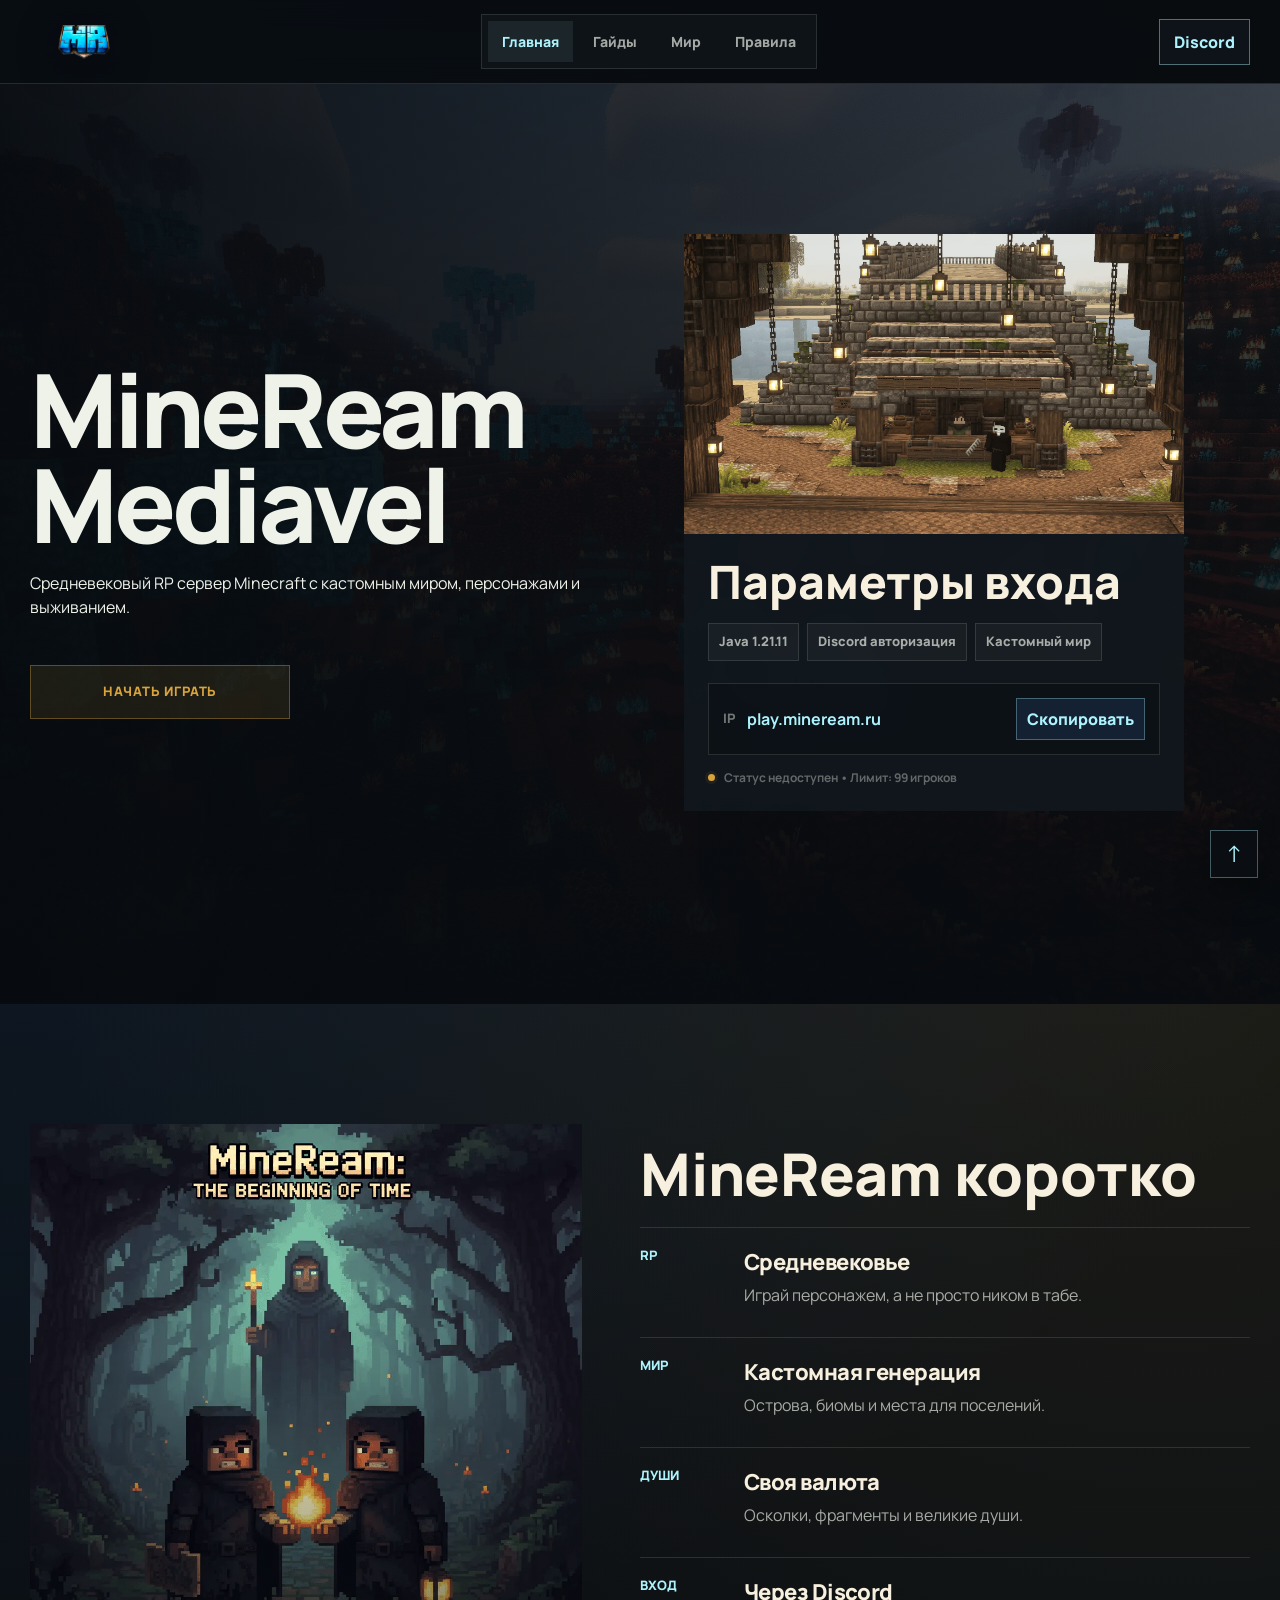
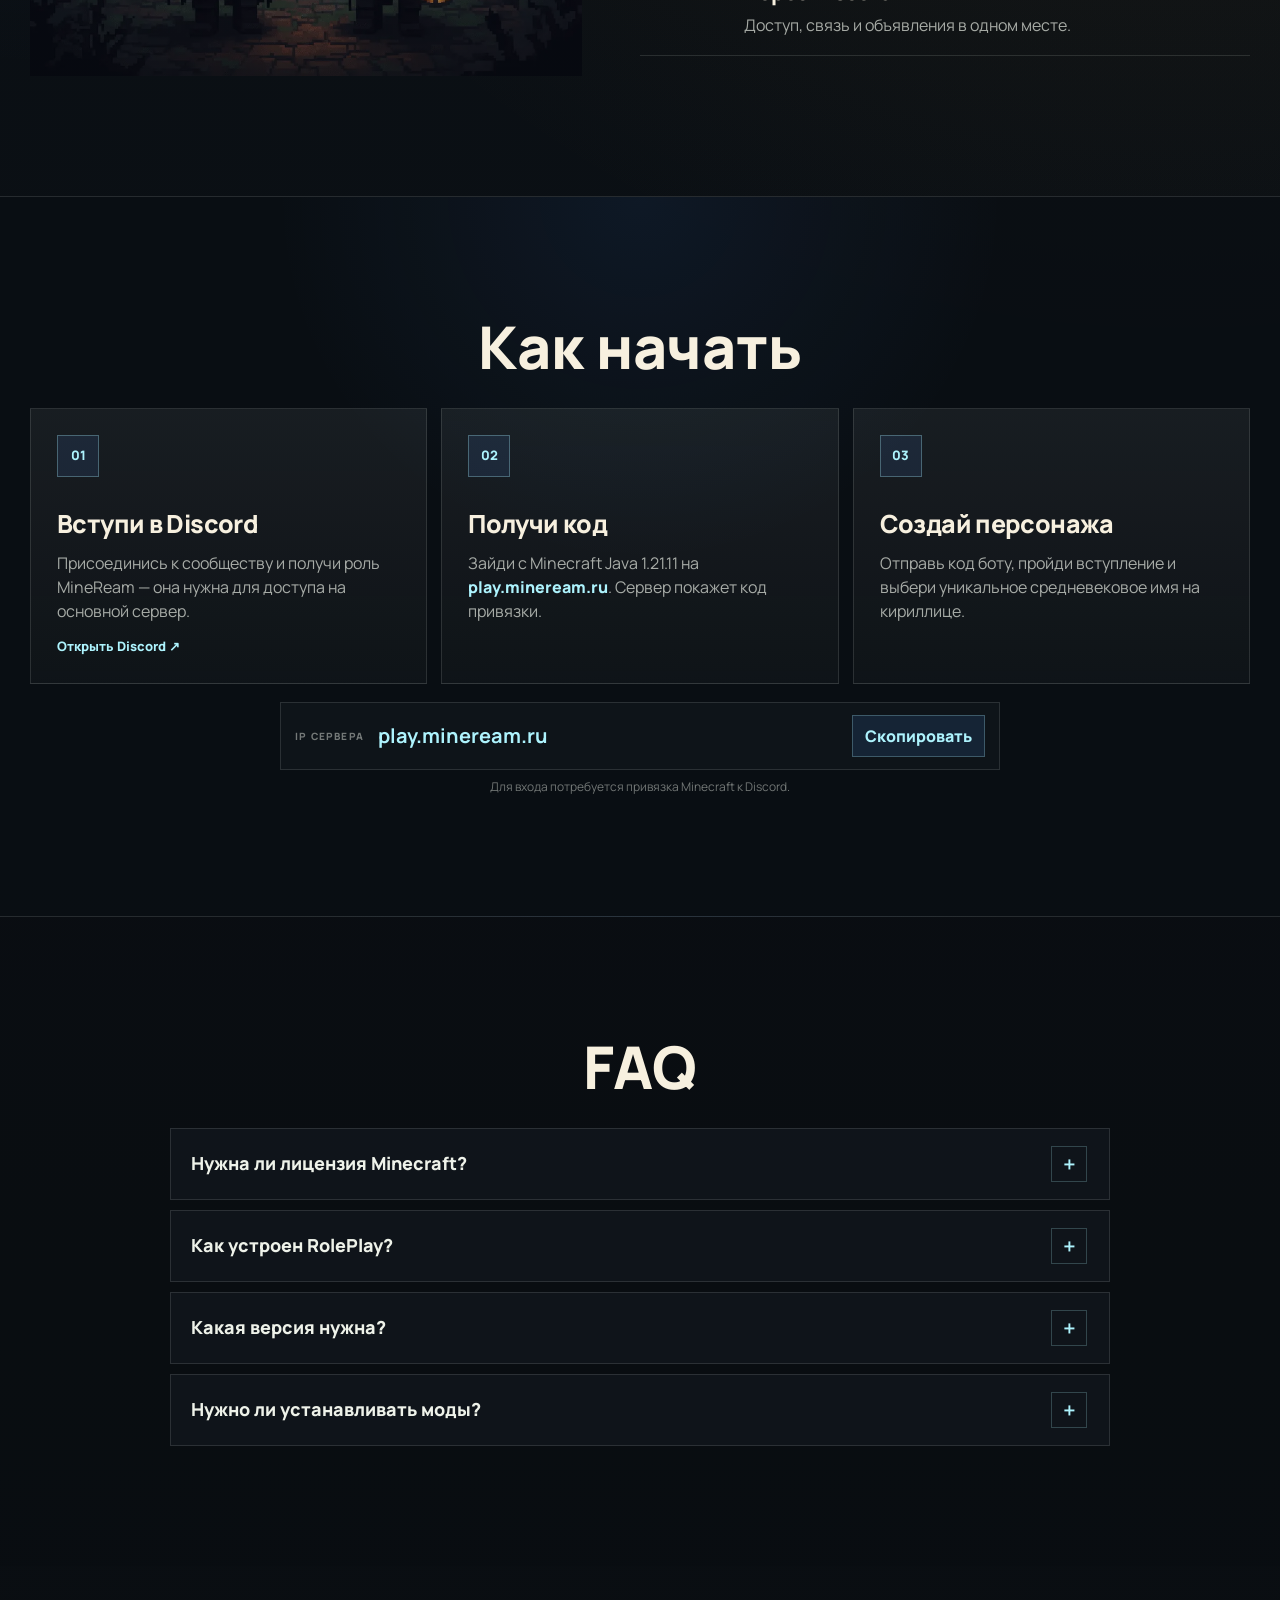
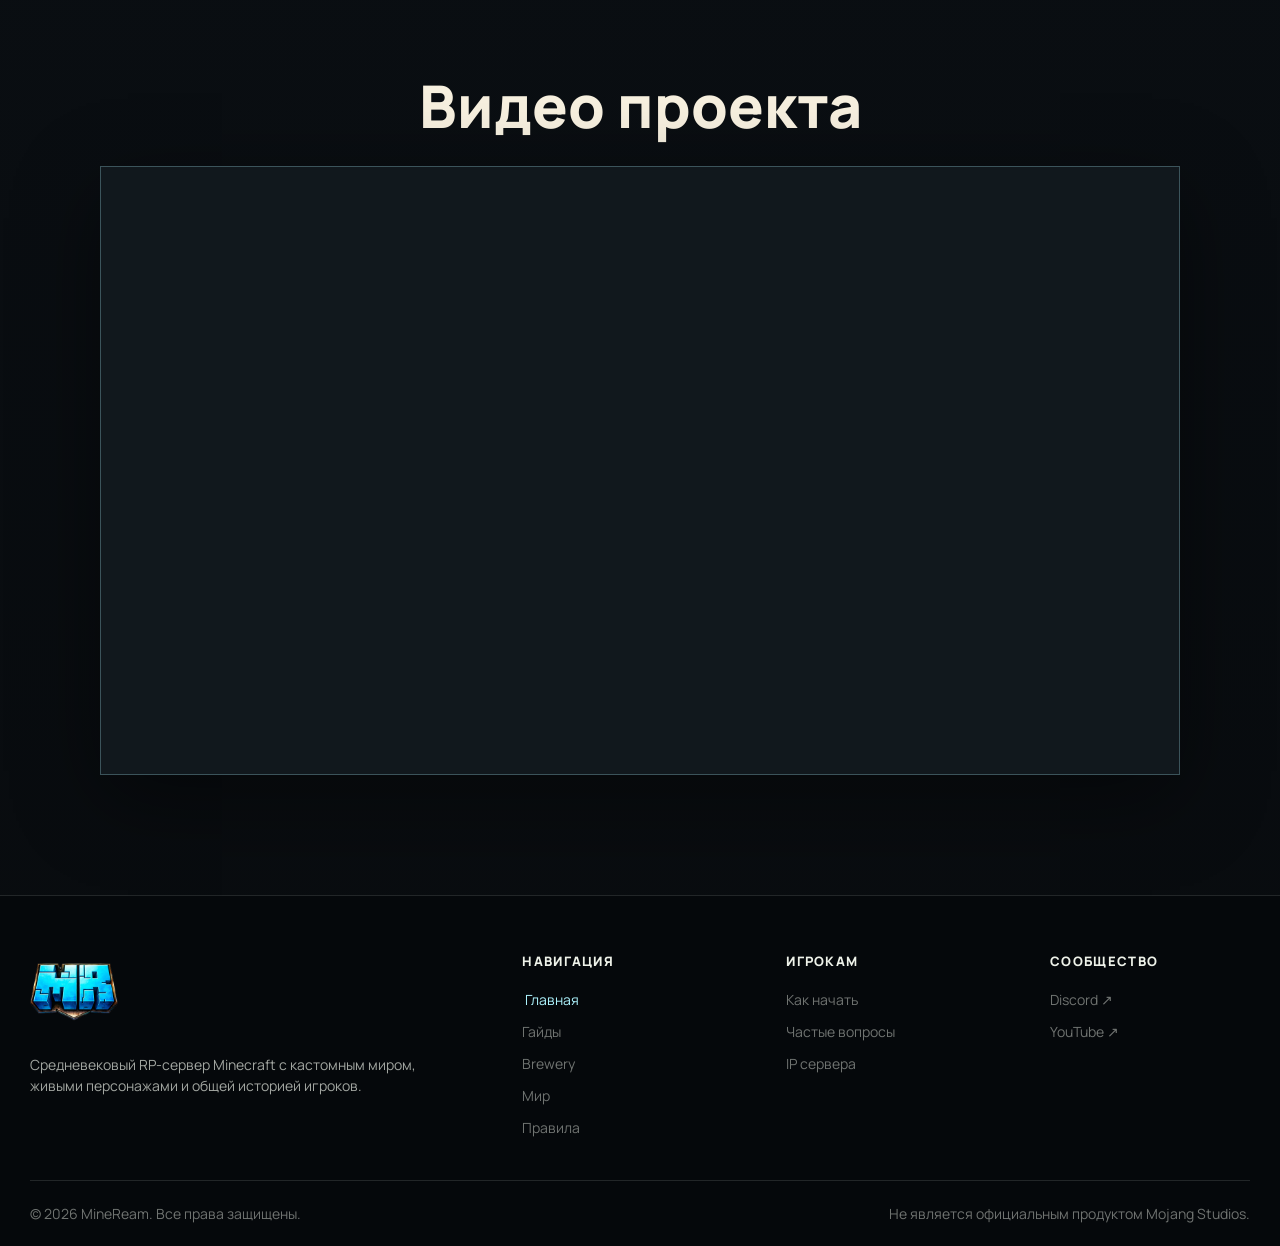
==== commit bc103c8c: "Add files via upload" ====
--- a/index.html
+++ b/index.html
@@ -25,7 +25,7 @@
         </a>
         <nav class="main-nav" aria-label="Главная навигация">
           <a href="index.html" aria-current="page">Главная</a>
-          <a href="guides.html">Гайды</a>
+          <a href="guides.html">Гайды</a>
           <a href="world.html">Мир</a>
           <a href="rules.html">Правила</a>
         </nav>
@@ -43,7 +43,7 @@
           <div class="hero-copy">
             <h1>MineReam Mediavel</h1>
             <p>Средневековый RP сервер Minecraft с кастомным миром, персонажами и выживанием.</p>
-            <div class="hero-actions">
+            <div class="hero-actions">
               <a class="hero-action hero-action-primary" href="#start-playing">Начать играть</a>
             </div>
           </div>
@@ -196,6 +196,7 @@
             <nav aria-label="Основная навигация внизу страницы">
               <a href="index.html" aria-current="page">Главная</a>
               <a href="guides.html">Гайды</a>
+              <a href="brewery.html">Brewery</a>
               <a href="world.html">Мир</a>
               <a href="rules.html">Правила</a>
             </nav>
--- a/styles.css
+++ b/styles.css
@@ -412,13 +412,13 @@
   transform: scale(0.98);
   animation: lightboxOpen 0.22s ease forwards;
 }
-.media-lightbox-card img {
-  width: 100%;
-  max-height: 82vh;
-  object-fit: contain;
-  border: 0;
-  background: transparent;
-  box-shadow: none;
+.media-lightbox-card img {
+  width: 100%;
+  max-height: 82vh;
+  object-fit: contain;
+  border: 0;
+  background: transparent;
+  box-shadow: none;
 }
 .media-lightbox-card figcaption {
   margin-top: 12px;
@@ -557,7 +557,7 @@
   font-size: 14px;
   font-weight: 900;
   text-align: center;
-}
+}
 .rules-panel {
   padding: 34px;
   border: 1px solid var(--line-strong);
@@ -618,9 +618,9 @@
   .brand-logo { width: 92px; }
   .ip-chip { display: none; }
   .hero-section { min-height: auto; padding: 70px 0; }
-  .hero-layout, .section-head.split, .generation-layout, .rules-panel, .final-cta-inner, .souls-panel { grid-template-columns: 1fr; }
-  .mechanics-grid { grid-template-columns: repeat(2, minmax(0, 1fr)); }
-  .map-layout { grid-template-columns: 1fr; }
+  .hero-layout, .section-head.split, .generation-layout, .rules-panel, .final-cta-inner, .souls-panel { grid-template-columns: 1fr; }
+  .mechanics-grid { grid-template-columns: repeat(2, minmax(0, 1fr)); }
+  .map-layout { grid-template-columns: 1fr; }
   .biome-grid { grid-template-columns: repeat(2, minmax(0, 1fr)); }
   .info-row, .step-row { grid-template-columns: 44px 1fr; }
   .info-row p, .step-row p { grid-column: 2; }
@@ -639,15 +639,15 @@
   .server-card-image { height: 230px; }
 
   .footer { flex-direction: column; }
-}
-
-
-
-
-
-
-
-
+}
+
+
+
+
+
+
+
+
 
 .rules-page {
   padding-top: 86px;
@@ -712,17 +712,17 @@
   color: var(--cyan);
   background: rgba(173, 243, 253, 0.08);
 }
-@media (max-width: 640px) {
-  .rules-page { padding-top: 74px; }
-  .rules-hero { padding: 70px 0 34px; }
-  .rules-block { padding: 18px; }
-  .rule-line { grid-template-columns: 64px minmax(0, 1fr); }
-}
-
-
-
-
-
+@media (max-width: 640px) {
+  .rules-page { padding-top: 74px; }
+  .rules-hero { padding: 70px 0 34px; }
+  .rules-block { padding: 18px; }
+  .rule-line { grid-template-columns: 64px minmax(0, 1fr); }
+}
+
+
+
+
+
 
 .site-loader {
   position: fixed;
@@ -806,9 +806,9 @@
   .site-loader-line span {
     animation: none;
   }
-}
-
-
+}
+
+
 
 .quick-showcase {
   display: grid;
@@ -984,7 +984,7 @@
   color: var(--cyan);
   background: rgba(7, 11, 15, 0.82);
   font-weight: 950;
-}
+}
 .single-video-panel {
   display: block;
   max-width: 980px;
@@ -1773,3 +1773,313 @@
   .site-footer-expanded .footer-inner { margin-top: 30px; }
   .scroll-top-button { right: 14px; bottom: 14px; width: 44px; height: 44px; }
 }
+
+/* Brewery guide */
+.brewery-page .brewery-hero {
+  background:
+    linear-gradient(180deg, rgba(7, 11, 15, 0.72), rgba(7, 11, 15, 0.96)),
+    url("assets/breweryx.webp") center / cover;
+}
+
+.brewery-guide-grid {
+  display: grid;
+  grid-template-columns: repeat(2, minmax(0, 1fr));
+  gap: 16px;
+}
+
+.brewery-stats-row {
+  display: flex;
+  flex-wrap: wrap;
+  gap: 10px;
+  margin-top: 18px;
+}
+
+.brewery-stats-row span {
+  border: 1px solid var(--line);
+  background: rgba(18, 25, 31, 0.72);
+  color: var(--muted);
+  padding: 10px 14px;
+}
+
+.brewery-stats-row b {
+  color: var(--cyan);
+}
+
+.brewery-toolbar {
+  display: flex;
+  gap: 12px;
+  align-items: end;
+  margin-bottom: 16px;
+}
+
+.brewery-toolbar label {
+  flex: 1;
+  display: grid;
+  gap: 8px;
+  color: var(--muted);
+  font-size: 13px;
+  font-weight: 800;
+}
+
+.brewery-toolbar input {
+  width: 100%;
+  border: 1px solid var(--line);
+  background: rgba(7, 11, 15, 0.78);
+  color: var(--text);
+  padding: 14px 16px;
+  outline: none;
+}
+
+.brewery-toolbar input:focus {
+  border-color: var(--line-strong);
+  box-shadow: 0 0 0 4px rgba(173, 243, 253, 0.08);
+}
+
+.brewery-toolbar button,
+.brewery-filter-row button {
+  border: 1px solid var(--line);
+  background: rgba(18, 25, 31, 0.72);
+  color: var(--muted);
+  padding: 12px 14px;
+  cursor: pointer;
+  font-weight: 800;
+}
+
+.brewery-filter-row {
+  display: flex;
+  flex-wrap: wrap;
+  gap: 8px;
+  margin-bottom: 12px;
+}
+
+.brewery-filter-row button.is-active,
+.brewery-filter-row button:hover,
+.brewery-toolbar button:hover {
+  color: var(--cyan);
+  border-color: var(--line-strong);
+  background: rgba(173, 243, 253, 0.08);
+}
+
+.brewery-filter-row span {
+  color: var(--gold);
+}
+
+.brewery-count {
+  margin: 0 0 18px;
+  color: var(--muted);
+}
+
+.brewery-empty {
+  padding: 22px;
+  border: 1px dashed var(--line-strong);
+  background: rgba(18, 25, 31, 0.5);
+  margin-bottom: 18px;
+}
+
+.brewery-recipe-grid {
+  display: grid;
+  grid-template-columns: repeat(2, minmax(0, 1fr));
+  gap: 16px;
+}
+
+.brewery-recipe-card {
+  border: 1px solid var(--line);
+  background: linear-gradient(180deg, rgba(18, 25, 31, 0.92), rgba(10, 15, 20, 0.94));
+  box-shadow: var(--shadow);
+  overflow: hidden;
+}
+
+.brewery-recipe-card[hidden] {
+  display: none;
+}
+
+.brewery-recipe-card header {
+  display: grid;
+  grid-template-columns: auto 1fr;
+  gap: 14px;
+  align-items: start;
+  padding: 18px;
+  border-bottom: 1px solid var(--line);
+}
+
+.brewery-color {
+  width: 16px;
+  height: 48px;
+  background: var(--drink-color, var(--gold));
+  box-shadow: 0 0 24px color-mix(in srgb, var(--drink-color, var(--gold)) 55%, transparent);
+}
+
+.brewery-recipe-card time {
+  color: var(--gold);
+  font-size: 12px;
+  font-weight: 900;
+  text-transform: uppercase;
+  letter-spacing: 0.08em;
+}
+
+.brewery-recipe-card h4 {
+  margin: 3px 0 4px;
+  font-size: 21px;
+  line-height: 1.15;
+}
+
+.brewery-recipe-card code {
+  color: var(--faint);
+  font-size: 12px;
+}
+
+.brewery-recipe-stats {
+  display: grid;
+  grid-template-columns: repeat(3, minmax(0, 1fr));
+  border-bottom: 1px solid var(--line);
+}
+
+.brewery-recipe-stats span {
+  padding: 10px 12px;
+  border-right: 1px solid var(--line);
+  color: var(--faint);
+  font-size: 12px;
+}
+
+.brewery-recipe-stats span:nth-child(3n) {
+  border-right: 0;
+}
+
+.brewery-recipe-stats b {
+  display: block;
+  color: var(--text);
+  font-size: 13px;
+}
+
+.brewery-recipe-body {
+  display: grid;
+  gap: 16px;
+  padding: 18px;
+}
+
+.brewery-label {
+  margin: 0 0 8px;
+  color: var(--cyan);
+  font-size: 12px;
+  font-weight: 900;
+  text-transform: uppercase;
+  letter-spacing: 0.08em;
+}
+
+.brewery-ingredients,
+.brewery-quality,
+.brewery-effects,
+.brewery-lore {
+  list-style: none;
+  margin: 0;
+  padding: 0;
+  display: grid;
+  gap: 8px;
+}
+
+.brewery-ingredients li {
+  display: grid;
+  grid-template-columns: 42px 1fr;
+  gap: 10px;
+  align-items: start;
+}
+
+.brewery-ingredients strong {
+  color: var(--gold);
+}
+
+.brewery-ingredients span,
+.brewery-quality li,
+.brewery-effects li,
+.brewery-lore li {
+  color: var(--muted);
+}
+
+.brewery-ingredients small {
+  display: block;
+  color: var(--faint);
+  font-size: 12px;
+}
+
+.brewery-quality span {
+  display: inline-block;
+  min-width: 72px;
+  color: var(--gold);
+  font-size: 12px;
+}
+
+.brewery-ingredient-list {
+  display: grid;
+  grid-template-columns: repeat(3, minmax(0, 1fr));
+  gap: 12px;
+}
+
+.brewery-ingredient-list article {
+  border: 1px solid var(--line);
+  background: rgba(18, 25, 31, 0.72);
+  padding: 14px;
+}
+
+.brewery-ingredient-list strong,
+.brewery-ingredient-list span,
+.brewery-ingredient-list code {
+  display: block;
+}
+
+.brewery-ingredient-list strong {
+  color: var(--text);
+}
+
+.brewery-ingredient-list span {
+  color: var(--muted);
+  margin-top: 4px;
+}
+
+.brewery-ingredient-list code {
+  color: var(--faint);
+  margin-top: 8px;
+  font-size: 12px;
+}
+
+@media (max-width: 980px) {
+  .brewery-guide-grid,
+  .brewery-recipe-grid,
+  .brewery-ingredient-list {
+    grid-template-columns: 1fr;
+  }
+}
+
+@media (max-width: 620px) {
+  .brewery-toolbar {
+    display: grid;
+  }
+
+  .brewery-recipe-stats {
+    grid-template-columns: repeat(2, minmax(0, 1fr));
+  }
+
+  .brewery-recipe-stats span:nth-child(3n) {
+    border-right: 1px solid var(--line);
+  }
+
+  .brewery-recipe-stats span:nth-child(2n) {
+    border-right: 0;
+  }
+}
+
+
+.brewery-guide-actions {
+  margin-top: 16px;
+}
+
+.brewery-guide-actions .guide-open-link {
+  display: inline-flex;
+  align-items: center;
+  justify-content: center;
+  min-height: 44px;
+  padding: 0 18px;
+  border: 1px solid var(--line-strong);
+  background: rgba(173, 243, 253, 0.08);
+  color: var(--cyan);
+  font-weight: 900;
+}
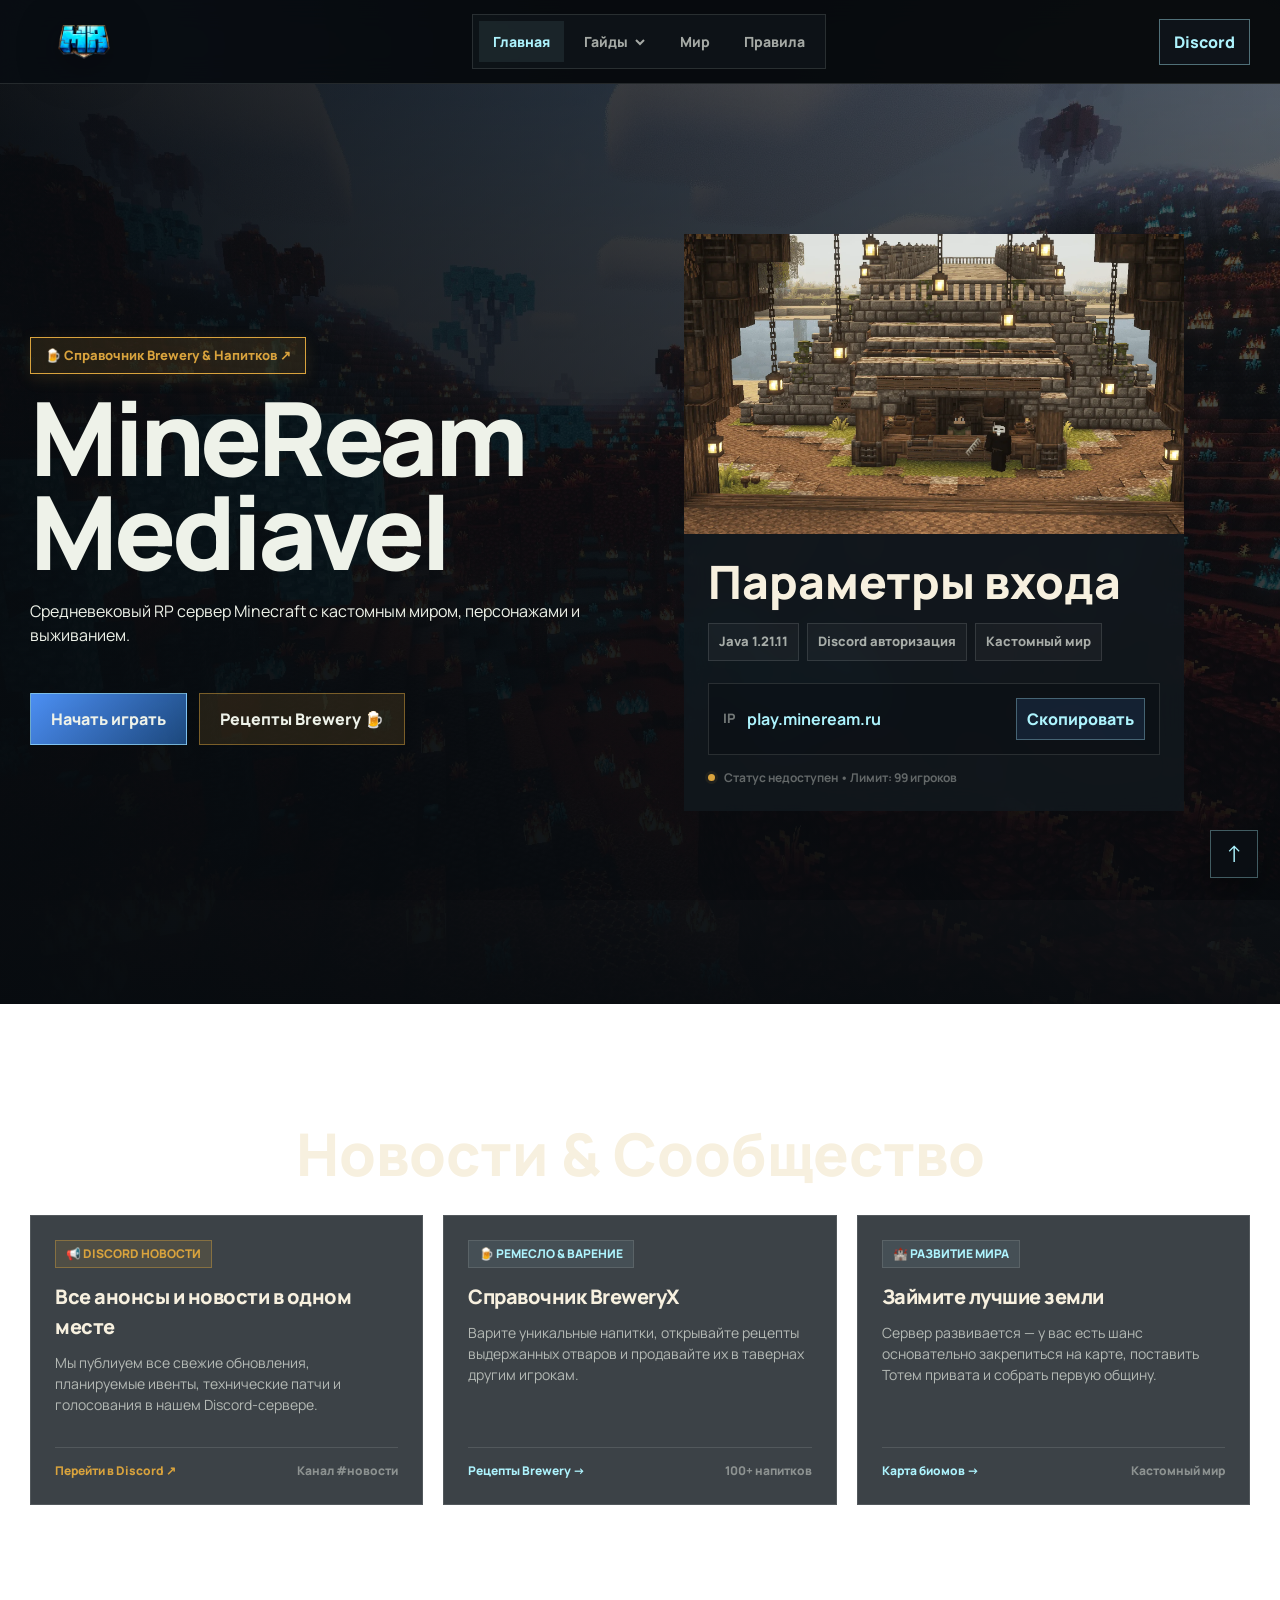
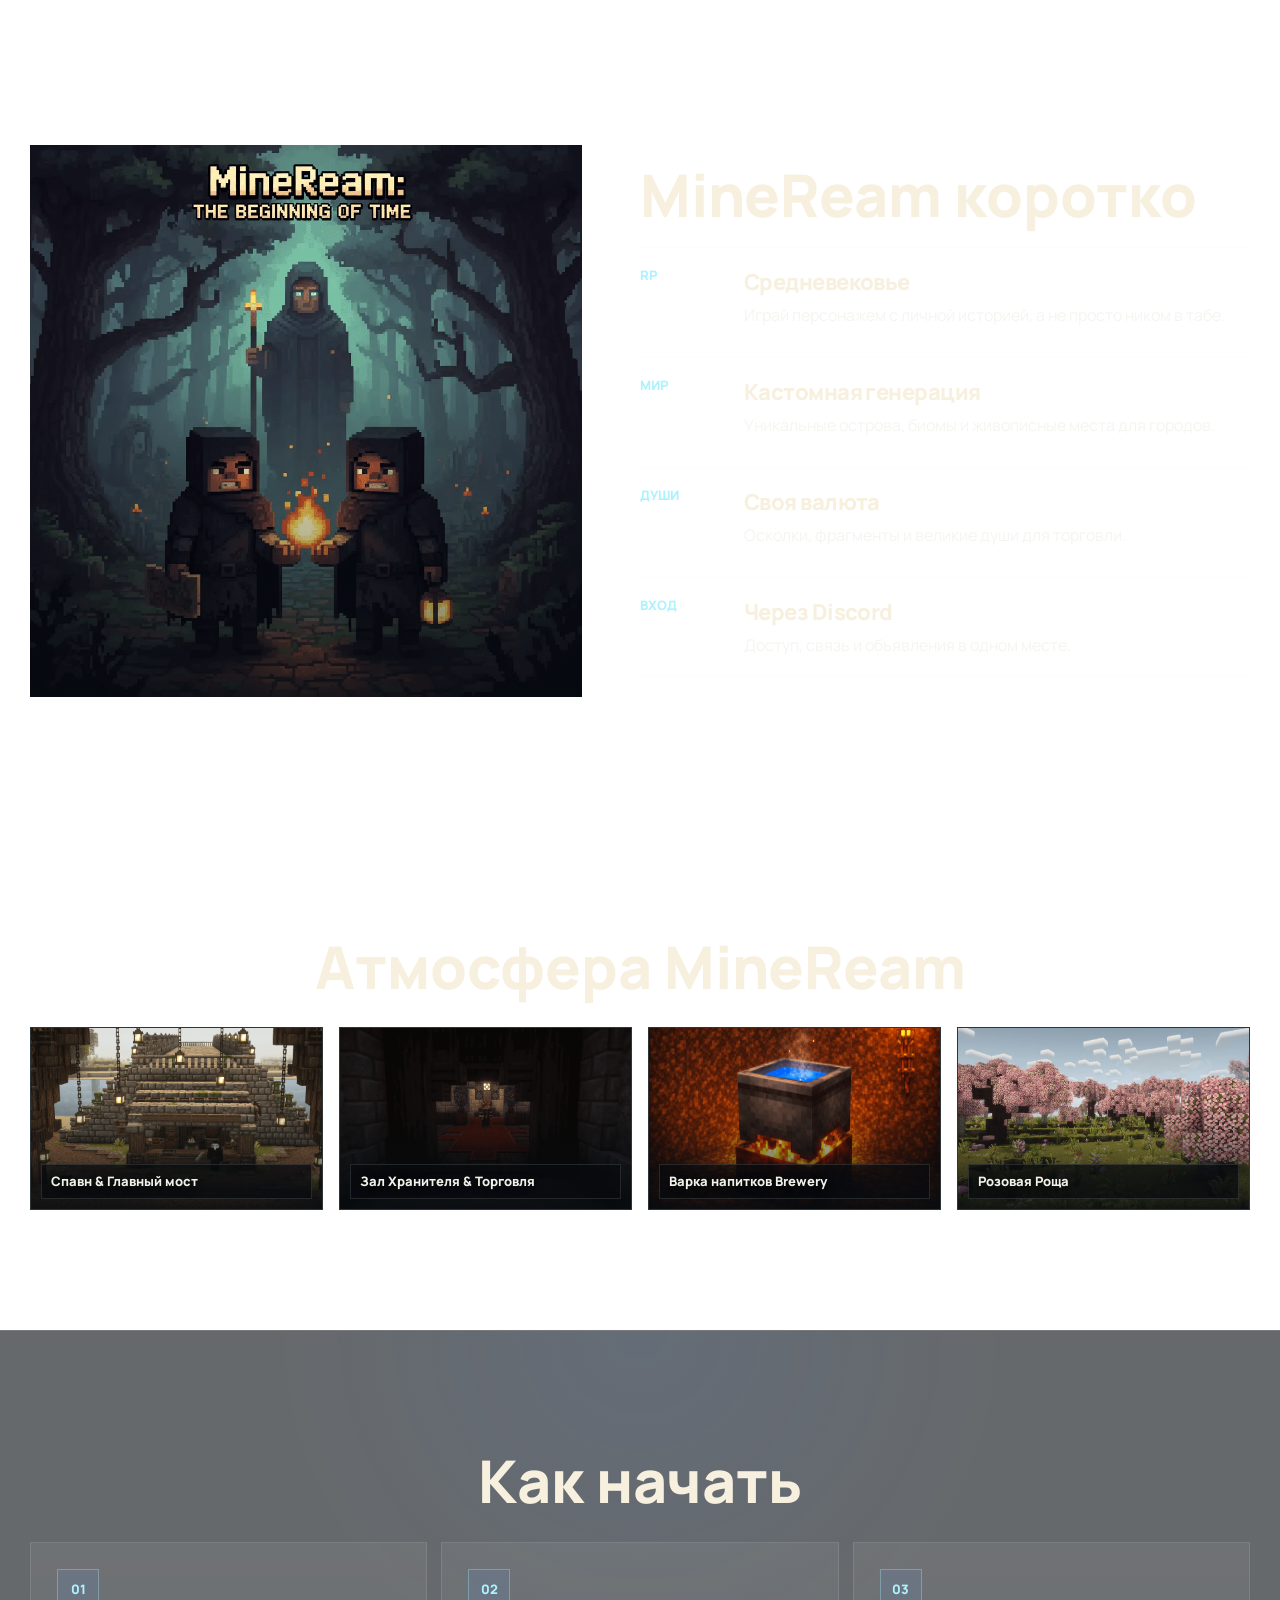
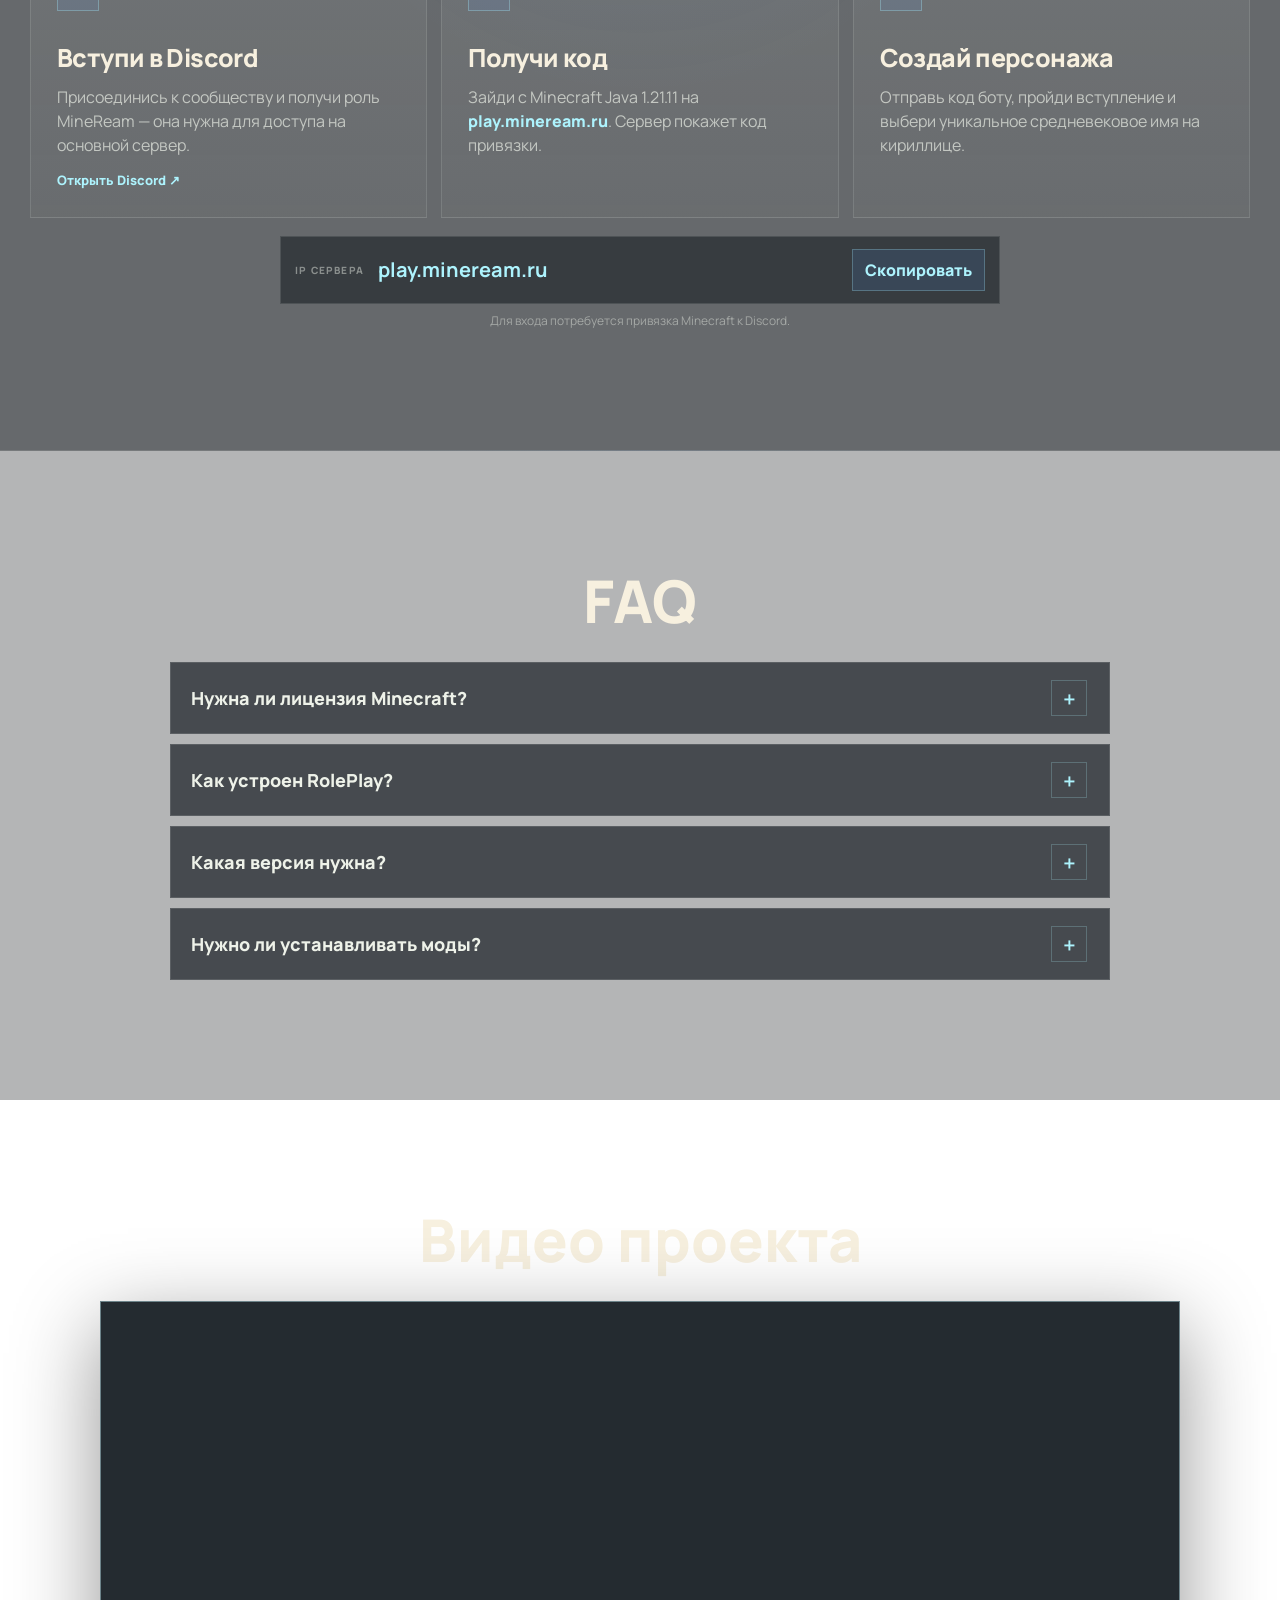
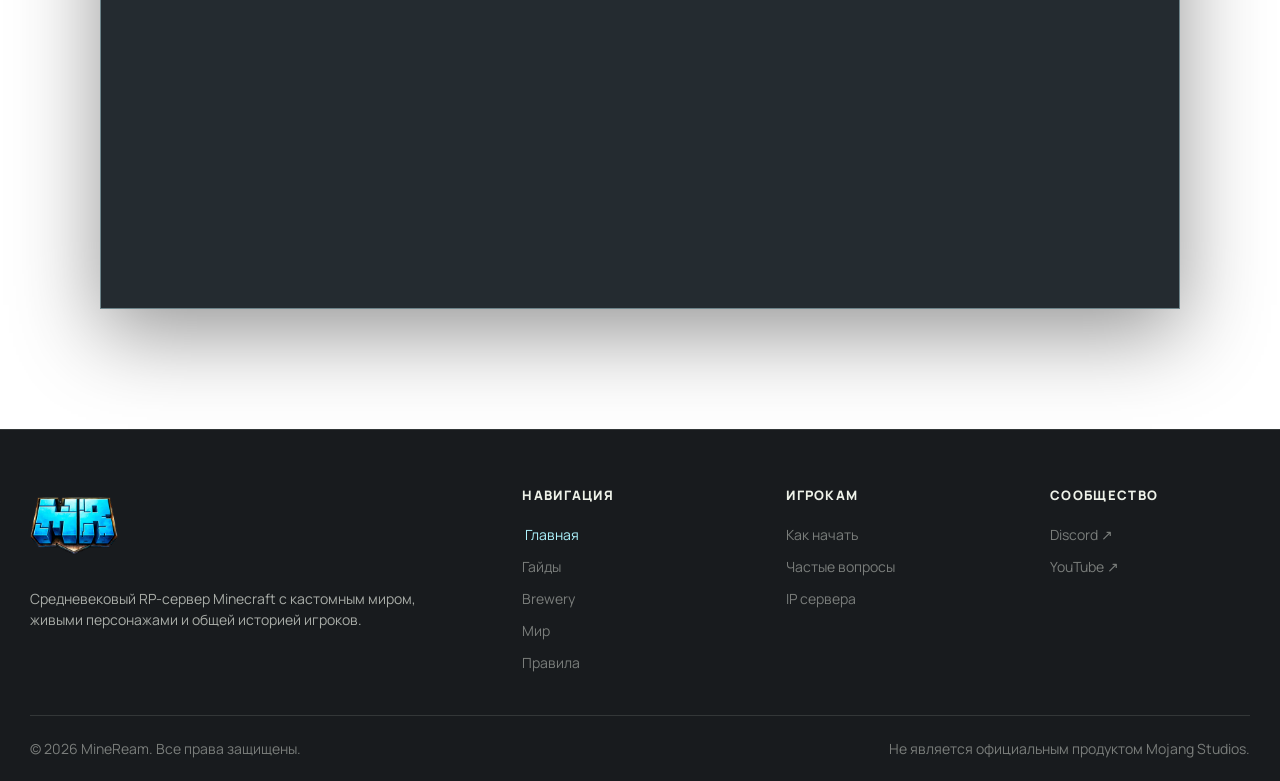
==== commit fe06a1d5: "Заготовки под динамичный hero, улучшение интеграции с юзером" ====
--- a/index.html
+++ b/index.html
@@ -1,4 +1,4 @@
-﻿<!DOCTYPE html>
+<!DOCTYPE html>
 <html lang="ru">
 <head>
   <meta charset="UTF-8">
@@ -25,26 +25,131 @@
         </a>
         <nav class="main-nav" aria-label="Главная навигация">
           <a href="index.html" aria-current="page">Главная</a>
-          <a href="guides.html">Гайды</a>
+          
+          <div class="nav-dropdown" data-dropdown>
+            <a href="guides.html" class="nav-dropdown-toggle">
+              <span>Гайды</span>
+              <svg class="dropdown-chevron" width="12" height="12" viewBox="0 0 12 12"><path d="M2 4l4 4 4-4" stroke="currentColor" stroke-width="2" fill="none"/></svg>
+            </a>
+            <div class="nav-dropdown-menu">
+              <a href="brewery.html" class="dropdown-item">
+                <span class="dropdown-icon">🍺</span>
+                <div>
+                  <strong>Brewery (Рецепты)</strong>
+                  <small>Полная варка напитков и рецепты</small>
+                </div>
+              </a>
+              <a href="guides.html#economy" class="dropdown-item">
+                <span class="dropdown-icon">💎</span>
+                <div>
+                  <strong>Валюта (Души)</strong>
+                  <small>Осколки, фрагменты и великие души</small>
+                </div>
+              </a>
+              <a href="guides.html#territory" class="dropdown-item">
+                <span class="dropdown-icon">🛡️</span>
+                <div>
+                  <strong>Приваты (Тотемы)</strong>
+                  <small>Защита вашей земли и ключи</small>
+                </div>
+              </a>
+              <a href="guides.html#roleplay" class="dropdown-item">
+                <span class="dropdown-icon">🎭</span>
+                <div>
+                  <strong>RolePlay команды</strong>
+                  <small>/me, /do, /try и отыгрыш</small>
+                </div>
+              </a>
+              <div class="dropdown-divider"></div>
+              <a href="guides.html" class="dropdown-item dropdown-item-all">
+                <span>Все гайды →</span>
+              </a>
+            </div>
+          </div>
+
           <a href="world.html">Мир</a>
           <a href="rules.html">Правила</a>
         </nav>
         <div class="header-actions">
           <a class="discord-link" href="https://discord.gg/bby9jnJpbg" target="_blank" rel="noreferrer">Discord</a>
-        </div>
+          <button class="nav-toggle" data-nav-toggle aria-label="Открыть меню" aria-expanded="false">
+            <span class="hamburger-bar"></span>
+            <span class="hamburger-bar"></span>
+            <span class="hamburger-bar"></span>
+          </button>
+        </div>
+      </div>
+
+      <!-- Mobile Drawer Navigation -->
+      <div class="mobile-nav-drawer" data-mobile-drawer>
+        <a href="index.html" class="mobile-nav-link is-active"><span>Главная</span></a>
+        
+        <a href="#" class="mobile-nav-link" data-mobile-dropdown-toggle>
+          <span>Гайды</span>
+          <svg class="dropdown-chevron" width="14" height="14" viewBox="0 0 12 12"><path d="M2 4l4 4 4-4" stroke="currentColor" stroke-width="2" fill="none"/></svg>
+        </a>
+        <div class="mobile-submenu" data-mobile-submenu>
+          <a href="brewery.html" class="mobile-sublink">
+            <span>🍺</span>
+            <div>
+              <strong>Brewery (Рецепты)</strong>
+              <small>Рецепты напитков, котлы и варка</small>
+            </div>
+          </a>
+          <a href="guides.html#economy" class="mobile-sublink">
+            <span>💎</span>
+            <div>
+              <strong>Валюта (Души)</strong>
+              <small>Осколки, фрагменты и обмен</small>
+            </div>
+          </a>
+          <a href="guides.html#territory" class="mobile-sublink">
+            <span>🛡️</span>
+            <div>
+              <strong>Приваты (Тотемы)</strong>
+              <small>Защита земли и ключи</small>
+            </div>
+          </a>
+          <a href="guides.html#roleplay" class="mobile-sublink">
+            <span>🎭</span>
+            <div>
+              <strong>RolePlay команды</strong>
+              <small>/me, /do, /try</small>
+            </div>
+          </a>
+          <a href="guides.html" class="mobile-sublink">
+            <span>📖</span>
+            <div>
+              <strong>Все гайды</strong>
+              <small>Полный список разделов</small>
+            </div>
+          </a>
+        </div>
+
+        <a href="world.html" class="mobile-nav-link"><span>Карта Мира</span></a>
+        <a href="rules.html" class="mobile-nav-link"><span>Правила сервера</span></a>
+        <a href="https://discord.gg/bby9jnJpbg" target="_blank" rel="noreferrer" class="mobile-nav-link" style="color: var(--cyan); border-color: rgba(173, 243, 253, 0.4);"><span>Вступить в Discord ↗</span></a>
       </div>
     </header>
+
     <main>
       <section class="hero-section">
         <div class="hero-bg" aria-hidden="true">
-          <img src="assets/hero-world.webp" alt="">
+          <!-- Видео-фон Hero с автовоспроизведением. Замените assets/hero-bg.mp4 на ваш ролик! -->
+          <video class="hero-video-bg" autoplay loop muted playsinline poster="assets/hero-world.webp">
+            <source src="assets/hero-bg.mp4" type="video/mp4">
+            <source src="assets/hero-bg.webm" type="video/webm">
+          </video>
+          <img src="assets/hero-world.webp" alt="" class="hero-fallback-img">
         </div>
         <div class="container hero-layout">
           <div class="hero-copy">
+            <a class="hero-brewery-badge" href="brewery.html">🍺 Справочник Brewery & Напитков ↗</a>
             <h1>MineReam Mediavel</h1>
             <p>Средневековый RP сервер Minecraft с кастомным миром, персонажами и выживанием.</p>
             <div class="hero-actions">
-              <a class="hero-action hero-action-primary" href="#start-playing">Начать играть</a>
+              <a class="button primary" href="#start-playing">Начать играть</a>
+              <a class="button secondary" href="brewery.html">Рецепты Brewery 🍺</a>
             </div>
           </div>
           <article class="server-card" id="server">
@@ -70,6 +175,43 @@
         </div>
       </section>
 
+      <!-- Раздел Новости & Сообщество Discord -->
+      <section class="section events-section" id="community">
+        <div class="container section-head centered">
+          <h2>Новости & Сообщество</h2>
+        </div>
+        <div class="container events-grid">
+          <article class="event-card">
+            <span class="event-tag gold">📢 Discord Новости</span>
+            <h3>Все анонсы и новости в одном месте</h3>
+            <p>Мы публиуем все свежие обновления, планируемые ивенты, технические патчи и голосования в нашем Discord-сервере.</p>
+            <div class="event-meta">
+              <a href="https://discord.gg/bby9jnJpbg" target="_blank" rel="noreferrer" style="color: var(--gold); font-weight: 900;">Перейти в Discord ↗</a>
+              <span>Канал #новости</span>
+            </div>
+          </article>
+          <article class="event-card">
+            <span class="event-tag">🍺 Ремесло & Варение</span>
+            <h3>Справочник BreweryX</h3>
+            <p>Варите уникальные напитки, открывайте рецепты выдержанных отваров и продавайте их в тавернах другим игрокам.</p>
+            <div class="event-meta">
+              <a href="brewery.html" style="color: var(--cyan); font-weight: 800;">Рецепты Brewery →</a>
+              <span>100+ напитков</span>
+            </div>
+          </article>
+          <article class="event-card">
+            <span class="event-tag">🏰 Развитие мира</span>
+            <h3>Займите лучшие земли</h3>
+            <p>Сервер развивается — у вас есть шанс основательно закрепиться на карте, поставить Тотем привата и собрать первую общину.</p>
+            <div class="event-meta">
+              <a href="world.html" style="color: var(--cyan); font-weight: 800;">Карта биомов →</a>
+              <span>Кастомный мир</span>
+            </div>
+          </article>
+        </div>
+      </section>
+
+
       <section class="section quick-section">
         <div class="container quick-showcase">
           <button class="quick-showcase-image media-preview" type="button" data-lightbox-src="assets/mineream-short.webp" data-lightbox-title="MineReam Mediavel">
@@ -81,28 +223,28 @@
               <article>
                 <span>RP</span>
                 <div>
-                  <h3>Средневековье</h3>
-                  <p>Играй персонажем, а не просто ником в табе.</p>
+                  <h3><a href="guides.html#roleplay" style="color:inherit;">Средневековье</a></h3>
+                  <p>Играй персонажем с личной историей, а не просто ником в табе.</p>
                 </div>
               </article>
               <article>
                 <span>Мир</span>
                 <div>
-                  <h3>Кастомная генерация</h3>
-                  <p>Острова, биомы и места для поселений.</p>
+                  <h3><a href="world.html" style="color:inherit;">Кастомная генерация</a></h3>
+                  <p>Уникальные острова, биомы и живописные места для городов.</p>
                 </div>
               </article>
               <article>
                 <span>Души</span>
                 <div>
-                  <h3>Своя валюта</h3>
-                  <p>Осколки, фрагменты и великие души.</p>
+                  <h3><a href="guides.html#economy" style="color:inherit;">Своя валюта</a></h3>
+                  <p>Осколки, фрагменты и великие души для торговли.</p>
                 </div>
               </article>
               <article>
                 <span>Вход</span>
                 <div>
-                  <h3>Через Discord</h3>
+                  <h3><a href="#start-playing" style="color:inherit;">Через Discord</a></h3>
                   <p>Доступ, связь и объявления в одном месте.</p>
                 </div>
               </article>
@@ -110,6 +252,40 @@
           </div>
         </div>
       </section>
+
+      <!-- Раздел Галерея / Атмосфера сообщества -->
+      <section class="section atmosphere-section" id="atmosphere">
+        <div class="container section-head centered">
+          <h2>Атмосфера MineReam</h2>
+        </div>
+        <div class="container atmosphere-grid">
+          <article class="atmosphere-card media-preview" data-lightbox-src="assets/spawn-bridge.webp" data-lightbox-title="Спавн и мост замка">
+            <img src="assets/spawn-bridge.webp" alt="Спавн сервера">
+            <div class="atmosphere-overlay">
+              <span class="atmosphere-title">Спавн & Главный мост</span>
+            </div>
+          </article>
+          <article class="atmosphere-card media-preview" data-lightbox-src="assets/keeper-hall.webp" data-lightbox-title="Зал Хранителя и Ратуша">
+            <img src="assets/keeper-hall.webp" alt="Зал Хранителя">
+            <div class="atmosphere-overlay">
+              <span class="atmosphere-title">Зал Хранителя & Торговля</span>
+            </div>
+          </article>
+          <article class="atmosphere-card media-preview" data-lightbox-src="assets/brewery-boiling.webp" data-lightbox-title="Процесс варки в Brewery">
+            <img src="assets/brewery-boiling.webp" alt="Варка в котле Brewery">
+            <div class="atmosphere-overlay">
+              <span class="atmosphere-title">Варка напитков Brewery</span>
+            </div>
+          </article>
+          <article class="atmosphere-card media-preview" data-lightbox-src="assets/pink-grove.webp" data-lightbox-title="Кастомный биом - Розовая Роща">
+            <img src="assets/pink-grove.webp" alt="Розовая Роща">
+            <div class="atmosphere-overlay">
+              <span class="atmosphere-title">Розовая Роща</span>
+            </div>
+          </article>
+        </div>
+      </section>
+
 
       <section class="section start-playing-section" id="start-playing">
         <div class="container section-head centered">
--- a/styles.css
+++ b/styles.css
@@ -1,4 +1,4 @@
-﻿:root {
+:root {
   --bg: #070b0f;
   --display-font: "Manrope", "Segoe UI", Arial, sans-serif;
   --bg-soft: #0d1319;
@@ -75,10 +75,362 @@
   font-size: 14px;
   font-weight: 800;
 }
-.main-nav a:hover {
+.main-nav a:hover,
+.main-nav a[aria-current="page"] {
   color: var(--cyan);
   background: rgba(173, 243, 253, 0.08);
 }
+
+/* --- Header Dropdown Navigation --- */
+.nav-dropdown {
+  position: relative;
+  display: inline-flex;
+  align-items: center;
+}
+.nav-dropdown-toggle {
+  display: inline-flex;
+  align-items: center;
+  gap: 6px;
+  padding: 10px 14px;
+  color: var(--muted);
+  font-size: 14px;
+  font-weight: 800;
+  cursor: pointer;
+  background: transparent;
+  border: none;
+}
+.nav-dropdown-toggle:hover,
+.nav-dropdown:hover .nav-dropdown-toggle,
+.nav-dropdown.is-open .nav-dropdown-toggle {
+  color: var(--cyan);
+  background: rgba(173, 243, 253, 0.08);
+}
+.dropdown-chevron {
+  transition: transform 0.22s ease;
+}
+.nav-dropdown:hover .dropdown-chevron,
+.nav-dropdown.is-open .dropdown-chevron {
+  transform: rotate(180deg);
+}
+
+.nav-dropdown-menu {
+  position: absolute;
+  top: calc(100% + 8px);
+  left: 50%;
+  transform: translateX(-50%) translateY(10px);
+  width: 310px;
+  padding: 8px;
+  background: rgba(12, 17, 23, 0.96);
+  border: 1px solid var(--line-strong);
+  box-shadow: 0 20px 60px rgba(0, 0, 0, 0.75);
+  backdrop-filter: blur(20px);
+  opacity: 0;
+  visibility: hidden;
+  pointer-events: none;
+  transition: opacity 0.2s ease, transform 0.2s ease, visibility 0.2s;
+  z-index: 100;
+}
+.nav-dropdown:hover .nav-dropdown-menu,
+.nav-dropdown.is-open .nav-dropdown-menu,
+.nav-dropdown-menu:focus-within {
+  opacity: 1;
+  visibility: visible;
+  pointer-events: auto;
+  transform: translateX(-50%) translateY(0);
+}
+
+.dropdown-item {
+  display: grid;
+  grid-template-columns: 34px minmax(0, 1fr);
+  gap: 10px;
+  align-items: center;
+  padding: 10px 12px;
+  color: var(--text);
+  border: 1px solid transparent;
+  transition: background 0.15s ease, border-color 0.15s ease;
+}
+.dropdown-item:hover {
+  background: rgba(173, 243, 253, 0.08);
+  border-color: rgba(173, 243, 253, 0.2);
+}
+.dropdown-icon {
+  font-size: 18px;
+  text-align: center;
+}
+.dropdown-item strong {
+  display: block;
+  font-size: 14px;
+  font-weight: 800;
+  color: #f7f0df;
+}
+.dropdown-item small {
+  display: block;
+  font-size: 11px;
+  color: var(--muted);
+  margin-top: 1px;
+}
+.dropdown-divider {
+  height: 1px;
+  background: var(--line);
+  margin: 6px 0;
+}
+.dropdown-item-all {
+  display: block;
+  grid-template-columns: 1fr;
+  text-align: center;
+  color: var(--cyan);
+  font-weight: 900;
+  font-size: 13px;
+  padding: 8px 12px;
+}
+
+/* Mobile Hamburger Toggle & Drawer */
+.nav-toggle {
+  display: none;
+  flex-direction: column;
+  justify-content: space-between;
+  width: 44px;
+  height: 44px;
+  padding: 12px 10px;
+  background: rgba(18, 25, 31, 0.72);
+  border: 1px solid var(--line);
+  cursor: pointer;
+  z-index: 65;
+}
+.hamburger-bar {
+  width: 100%;
+  height: 2px;
+  background: var(--text);
+  transition: transform 0.25s ease, opacity 0.25s ease;
+}
+.nav-toggle.is-active .hamburger-bar:nth-child(1) {
+  transform: translateY(7px) rotate(45deg);
+}
+.nav-toggle.is-active .hamburger-bar:nth-child(2) {
+  opacity: 0;
+}
+.nav-toggle.is-active .hamburger-bar:nth-child(3) {
+  transform: translateY(-7px) rotate(-45deg);
+}
+
+.mobile-nav-drawer {
+  display: none;
+}
+
+@media (max-width: 980px) {
+  .nav-toggle {
+    display: flex;
+  }
+  .mobile-nav-drawer {
+    display: flex;
+    position: fixed;
+    top: 72px;
+    left: 0;
+    right: 0;
+    bottom: 0;
+    background: rgba(7, 11, 15, 0.98);
+    backdrop-filter: blur(24px);
+    z-index: 55;
+    padding: 20px 18px 40px;
+    overflow-y: auto;
+    flex-direction: column;
+    gap: 12px;
+    opacity: 0;
+    visibility: hidden;
+    transform: translateY(-10px);
+    transition: opacity 0.25s ease, transform 0.25s ease, visibility 0.25s;
+  }
+  .mobile-nav-drawer.is-open {
+    opacity: 1;
+    visibility: visible;
+    transform: translateY(0);
+  }
+  .mobile-nav-link {
+    display: flex;
+    align-items: center;
+    justify-content: space-between;
+    padding: 14px 18px;
+    background: rgba(18, 25, 31, 0.75);
+    border: 1px solid var(--line);
+    color: var(--text);
+    font-size: 16px;
+    font-weight: 800;
+  }
+  .mobile-nav-link:hover, .mobile-nav-link.is-active {
+    border-color: var(--line-strong);
+    color: var(--cyan);
+  }
+  .mobile-submenu {
+    display: none;
+    flex-direction: column;
+    gap: 8px;
+    padding: 6px 0 6px 12px;
+    border-left: 2px solid var(--line-strong);
+    margin-left: 10px;
+  }
+  .mobile-submenu.is-open {
+    display: flex;
+  }
+  .mobile-sublink {
+    display: flex;
+    align-items: center;
+    gap: 10px;
+    padding: 12px 14px;
+    background: rgba(18, 25, 31, 0.45);
+    border: 1px solid var(--line);
+    color: var(--muted);
+    font-size: 14px;
+    font-weight: 700;
+  }
+  .mobile-sublink strong {
+    color: var(--text);
+    display: block;
+  }
+  .mobile-sublink small {
+    display: block;
+    color: var(--faint);
+    font-size: 11px;
+  }
+}
+
+/* --- Background Video & Media --- */
+.hero-video-bg {
+  position: absolute;
+  inset: 0;
+  width: 100%;
+  height: 100%;
+  object-fit: cover;
+  opacity: 0.52;
+  filter: saturate(1.08) contrast(1.05);
+}
+
+.hero-brewery-badge {
+  display: inline-flex;
+  align-items: center;
+  gap: 8px;
+  padding: 8px 14px;
+  margin-bottom: 16px;
+  border: 1px solid var(--gold);
+  background: rgba(217, 163, 61, 0.12);
+  color: var(--gold);
+  font-size: 13px;
+  font-weight: 900;
+  box-shadow: 0 4px 16px rgba(217, 163, 61, 0.15);
+  transition: transform 0.2s ease, background 0.2s ease;
+}
+.hero-brewery-badge:hover {
+  transform: translateY(-2px);
+  background: rgba(217, 163, 61, 0.22);
+}
+
+/* --- Events & News Grid --- */
+.events-grid {
+  display: grid;
+  grid-template-columns: repeat(3, minmax(0, 1fr));
+  gap: 20px;
+}
+.event-card {
+  position: relative;
+  display: flex;
+  flex-direction: column;
+  padding: 24px;
+  border: 1px solid var(--line);
+  background: var(--panel);
+  backdrop-filter: blur(14px);
+  transition: border-color 0.2s ease, transform 0.2s ease;
+}
+.event-card:hover {
+  border-color: var(--line-strong);
+  transform: translateY(-3px);
+}
+.event-tag {
+  display: inline-block;
+  align-self: flex-start;
+  padding: 4px 10px;
+  margin-bottom: 14px;
+  border: 1px solid var(--line);
+  background: rgba(173, 243, 253, 0.08);
+  color: var(--cyan);
+  font-size: 12px;
+  font-weight: 900;
+  text-transform: uppercase;
+}
+.event-tag.gold {
+  border-color: rgba(217, 163, 61, 0.4);
+  background: rgba(217, 163, 61, 0.12);
+  color: var(--gold);
+}
+.event-card h3 {
+  font-size: 20px;
+  margin-bottom: 10px;
+}
+.event-card p {
+  color: var(--muted);
+  font-size: 14px;
+  flex: 1;
+}
+.event-meta {
+  margin-top: 18px;
+  padding-top: 14px;
+  border-top: 1px solid var(--line);
+  display: flex;
+  align-items: center;
+  justify-content: space-between;
+  color: var(--faint);
+  font-size: 12px;
+  font-weight: 800;
+}
+
+/* --- Community Atmosphere Section --- */
+.atmosphere-grid {
+  display: grid;
+  grid-template-columns: repeat(4, minmax(0, 1fr));
+  gap: 16px;
+}
+.atmosphere-card {
+  position: relative;
+  overflow: hidden;
+  border: 1px solid var(--line);
+  background: var(--panel-solid);
+  cursor: pointer;
+  aspect-ratio: 16 / 10;
+}
+.atmosphere-card img {
+  width: 100%;
+  height: 100%;
+  object-fit: cover;
+  transition: transform 0.35s ease;
+}
+.atmosphere-card:hover img {
+  transform: scale(1.06);
+}
+.atmosphere-overlay {
+  position: absolute;
+  inset: 0;
+  background: linear-gradient(180deg, transparent 40%, rgba(7, 11, 15, 0.92) 100%);
+  display: flex;
+  align-items: flex-end;
+  padding: 16px;
+}
+.atmosphere-title {
+  color: var(--text);
+  font-size: 14px;
+  font-weight: 800;
+  text-shadow: 0 2px 8px rgba(0,0,0,0.8);
+}
+
+/* Dynmap / Map CTA Banner */
+.map-banner {
+  display: grid;
+  grid-template-columns: minmax(0, 1fr) auto;
+  gap: 24px;
+  align-items: center;
+  padding: 32px 36px;
+  border: 1px solid var(--line-strong);
+  background: linear-gradient(135deg, rgba(18, 25, 31, 0.92), rgba(10, 16, 22, 0.96));
+  box-shadow: var(--shadow);
+}
+
 .header-actions {
   display: flex;
   align-items: center;
@@ -1775,18 +2127,257 @@
 }
 
 /* Brewery guide */
-.brewery-page .brewery-hero {
+.brewery-howto {
+  gap: 18px;
+}
+
+.brewery-guide-intro-panel,
+.brewery-important-panel,
+.brewery-process-card {
+  border: 1px solid var(--line);
   background:
-    linear-gradient(180deg, rgba(7, 11, 15, 0.72), rgba(7, 11, 15, 0.96)),
-    url("assets/breweryx.webp") center / cover;
-}
-
-.brewery-guide-grid {
+    radial-gradient(circle at 14% 0%, rgba(214, 145, 57, 0.13), transparent 34%),
+    linear-gradient(180deg, rgba(18, 25, 31, 0.9), rgba(10, 15, 20, 0.94));
+  box-shadow: var(--shadow);
+}
+
+.brewery-guide-intro-panel {
+  display: grid;
+  grid-template-columns: minmax(0, 1fr) auto;
+  gap: 24px;
+  align-items: center;
+  padding: 24px;
+}
+
+.brewery-kicker {
+  margin: 0 0 8px;
+  color: var(--gold);
+  font-size: 12px;
+  font-weight: 900;
+  letter-spacing: 0.16em;
+  text-transform: uppercase;
+}
+
+.brewery-guide-intro-panel h4,
+.brewery-important-panel h4 {
+  margin: 0 0 10px;
+  color: var(--text);
+  font-size: 26px;
+  line-height: 1.08;
+}
+
+.brewery-guide-intro-panel p {
+  max-width: 720px;
+  margin: 0;
+  color: var(--muted);
+}
+
+.brewery-stage-strip {
+  display: grid;
+  grid-template-columns: repeat(3, minmax(0, 1fr));
+  gap: 10px;
+  margin: 0;
+  padding: 0;
+  list-style: none;
+}
+
+.brewery-stage-strip li {
+  min-width: 112px;
+  padding: 12px 14px;
+  border: 1px solid rgba(214, 145, 57, 0.26);
+  background: rgba(214, 145, 57, 0.08);
+  color: var(--text);
+  font-weight: 900;
+}
+
+.brewery-stage-strip span {
+  display: block;
+  margin-bottom: 4px;
+  color: var(--gold);
+  font-size: 11px;
+  letter-spacing: 0.14em;
+}
+
+.brewery-process-list {
+  display: grid;
+  gap: 18px;
+}
+
+.brewery-process-card {
+  display: grid;
+  grid-template-columns: minmax(320px, 0.82fr) minmax(0, 1.18fr);
+  align-items: stretch;
+  overflow: hidden;
+}
+
+.brewery-process-card figure {
+  position: relative;
+  width: 100%;
+  min-height: 100%;
+  margin: 0;
+  overflow: hidden;
+  display: grid;
+  place-items: center;
+  isolation: isolate;
+  background: rgba(7, 11, 15, 0.5);
+}
+
+.brewery-process-card figure::before,
+.brewery-process-card figure::after {
+  content: "";
+  position: absolute;
+  inset: 0;
+  pointer-events: none;
+}
+
+.brewery-process-card figure::before {
+  z-index: -2;
+  background-image:
+    linear-gradient(180deg, rgba(7, 11, 15, 0.08), rgba(7, 11, 15, 0.44)),
+    var(--guide-image);
+  background-size: cover;
+  background-position: center;
+  filter: blur(16px) saturate(1.18);
+  transform: scale(1.12);
+  opacity: 0.72;
+}
+
+.brewery-process-card figure::after {
+  z-index: -1;
+  background:
+    radial-gradient(circle at 50% 42%, transparent 0 34%, rgba(7, 11, 15, 0.42) 78%),
+    linear-gradient(90deg, transparent 58%, rgba(10, 15, 20, 0.52));
+}
+
+.brewery-process-card img {
+  position: relative;
+  z-index: 1;
+  width: min(100%, 430px);
+  aspect-ratio: 1 / 1;
+  height: auto;
+  object-fit: contain;
+  display: block;
+  box-shadow: 0 24px 60px rgba(0, 0, 0, 0.28);
+}
+
+.brewery-process-content {
+  display: grid;
+  align-content: start;
+  gap: 14px;
+  padding: 24px;
+}
+
+.brewery-process-content time {
+  color: var(--gold);
+  font-size: 12px;
+  font-weight: 950;
+  letter-spacing: 0.16em;
+  text-transform: uppercase;
+}
+
+.brewery-process-content h4 {
+  margin: 0;
+  color: var(--text);
+  font-size: 28px;
+  line-height: 1.08;
+}
+
+.brewery-process-content p {
+  margin: 0;
+  color: var(--muted);
+}
+
+.brewery-process-columns {
   display: grid;
   grid-template-columns: repeat(2, minmax(0, 1fr));
-  gap: 16px;
-}
-
+  gap: 14px;
+}
+
+.brewery-process-columns > div {
+  padding: 16px;
+  border: 1px solid rgba(255, 255, 255, 0.08);
+  background: rgba(255, 255, 255, 0.035);
+}
+
+.brewery-process-columns h5 {
+  margin: 0 0 10px;
+  color: var(--cyan);
+  font-size: 12px;
+  font-weight: 950;
+  letter-spacing: 0.1em;
+  text-transform: uppercase;
+}
+
+.brewery-process-columns ul,
+.brewery-process-columns ol,
+.brewery-important-panel ul {
+  margin: 0;
+  padding-left: 18px;
+  color: var(--muted);
+}
+
+.brewery-process-columns li + li,
+.brewery-important-panel li + li {
+  margin-top: 7px;
+}
+
+.brewery-guide-note {
+  padding: 12px 14px;
+  border-left: 3px solid var(--gold);
+  background: rgba(214, 145, 57, 0.08);
+}
+
+.brewery-guide-note.is-danger {
+  border-left-color: #c96a4a;
+  background: rgba(201, 106, 74, 0.09);
+}
+
+.brewery-important-panel {
+  padding: 22px;
+}
+
+.brewery-important-panel h4 {
+  font-size: 24px;
+}
+
+@media (max-width: 980px) {
+  .brewery-guide-intro-panel,
+  .brewery-process-card {
+    grid-template-columns: 1fr;
+  }
+
+  .brewery-stage-strip {
+    grid-template-columns: 1fr;
+  }
+
+  .brewery-process-card figure {
+    min-height: 340px;
+    aspect-ratio: 1 / 1;
+  }
+
+  .brewery-process-card figure::after {
+    background: linear-gradient(180deg, transparent 55%, rgba(10, 15, 20, 0.46));
+  }
+}
+
+@media (max-width: 620px) {
+  .brewery-guide-intro-panel,
+  .brewery-process-content,
+  .brewery-important-panel {
+    padding: 18px;
+  }
+
+  .brewery-process-columns {
+    grid-template-columns: 1fr;
+  }
+
+  .brewery-process-content h4,
+  .brewery-guide-intro-panel h4 {
+    font-size: 24px;
+  }
+}
+
+/* Restored Brewery recipe styles */
 .brewery-stats-row {
   display: flex;
   flex-wrap: wrap;
@@ -2083,3 +2674,107 @@
   color: var(--cyan);
   font-weight: 900;
 }
+
+
+.brewery-variant-note {
+  display: block;
+  color: var(--faint);
+  font-size: 12px;
+  margin-top: 6px;
+}
+
+/* Wider desktop guide pages */
+@media (min-width: 1180px) {
+  .guides-page .guides-section > .container {
+    width: min(1520px, calc(100% - 56px));
+  }
+
+  .guides-page .guides-layout {
+    grid-template-columns: 220px minmax(0, 1fr);
+    gap: clamp(24px, 2.6vw, 40px);
+  }
+
+  .brewery-page .brewery-process-card {
+    grid-template-columns: minmax(360px, 0.72fr) minmax(0, 1.28fr);
+  }
+
+  .brewery-page .brewery-process-card img {
+    width: min(100%, 460px);
+  }
+
+  .brewery-page .brewery-process-columns {
+    grid-template-columns: minmax(220px, 0.9fr) minmax(280px, 1.1fr);
+  }
+
+  .brewery-page .brewery-recipe-grid {
+    grid-template-columns: repeat(2, minmax(430px, 1fr));
+  }
+}
+
+@media (min-width: 1620px) {
+  .guides-page .guides-section > .container {
+    width: min(1640px, calc(100% - 72px));
+  }
+
+  .brewery-page .brewery-recipe-grid {
+    grid-template-columns: repeat(2, minmax(520px, 1fr));
+  }
+}
+
+/* Brewery recipes: three columns on wide desktop */
+@media (min-width: 1320px) {
+  .brewery-page .brewery-recipe-grid {
+    grid-template-columns: repeat(3, minmax(300px, 1fr));
+  }
+}
+
+@media (min-width: 1620px) {
+  .brewery-page .brewery-recipe-grid {
+    grid-template-columns: repeat(3, minmax(360px, 1fr));
+  }
+}
+
+/* Brewery filters: no background flash on click */
+body {
+  background-attachment: fixed;
+  background-size: 100vw 100vh;
+}
+
+.brewery-page .brewery-filter-row button,
+.brewery-page .brewery-filter-row button:hover,
+.brewery-page .brewery-filter-row button:focus,
+.brewery-page .brewery-filter-row button:focus-visible,
+.brewery-page .brewery-filter-row button:active,
+.brewery-page .brewery-filter-row button.is-active,
+.brewery-page .brewery-filter-row button.is-active:hover,
+.brewery-page .brewery-filter-row button.is-active:focus,
+.brewery-page .brewery-filter-row button.is-active:focus-visible,
+.brewery-page .brewery-filter-row button.is-active:active {
+  appearance: none;
+  background: rgba(18, 25, 31, 0.72) !important;
+  transition: color 0.16s ease, border-color 0.16s ease, box-shadow 0.16s ease;
+}
+
+.brewery-page .brewery-filter-row button:hover,
+.brewery-page .brewery-filter-row button:focus-visible {
+  color: var(--cyan);
+  border-color: rgba(173, 243, 253, 0.3);
+}
+
+.brewery-page .brewery-filter-row button:focus {
+  outline: none;
+}
+
+.brewery-page .brewery-filter-row button.is-active,
+.brewery-page .brewery-filter-row button.is-active:hover,
+.brewery-page .brewery-filter-row button.is-active:focus,
+.brewery-page .brewery-filter-row button.is-active:focus-visible,
+.brewery-page .brewery-filter-row button.is-active:active {
+  color: var(--text);
+  border-color: rgba(214, 145, 57, 0.58);
+  box-shadow: inset 0 -2px 0 var(--gold), 0 0 0 1px rgba(214, 145, 57, 0.08);
+}
+
+.brewery-page .brewery-filter-row button.is-active span {
+  color: var(--gold);
+}
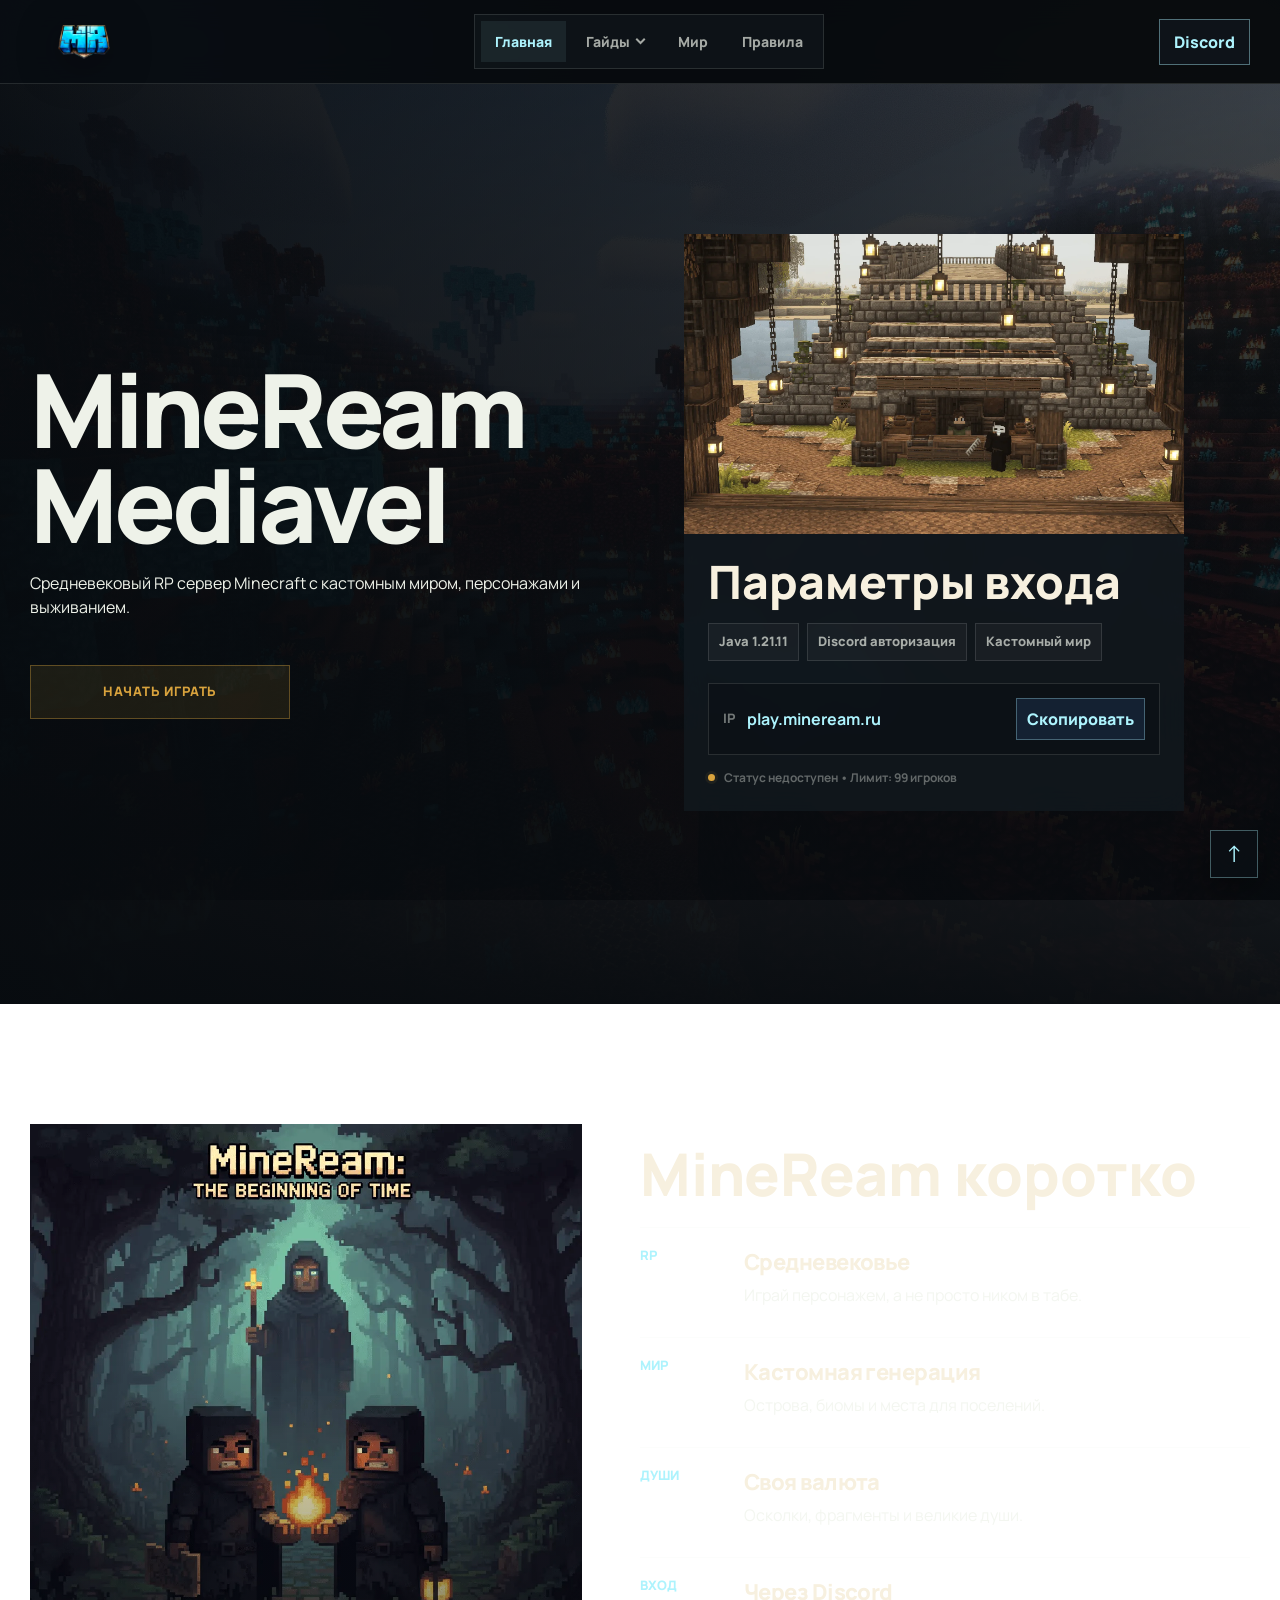
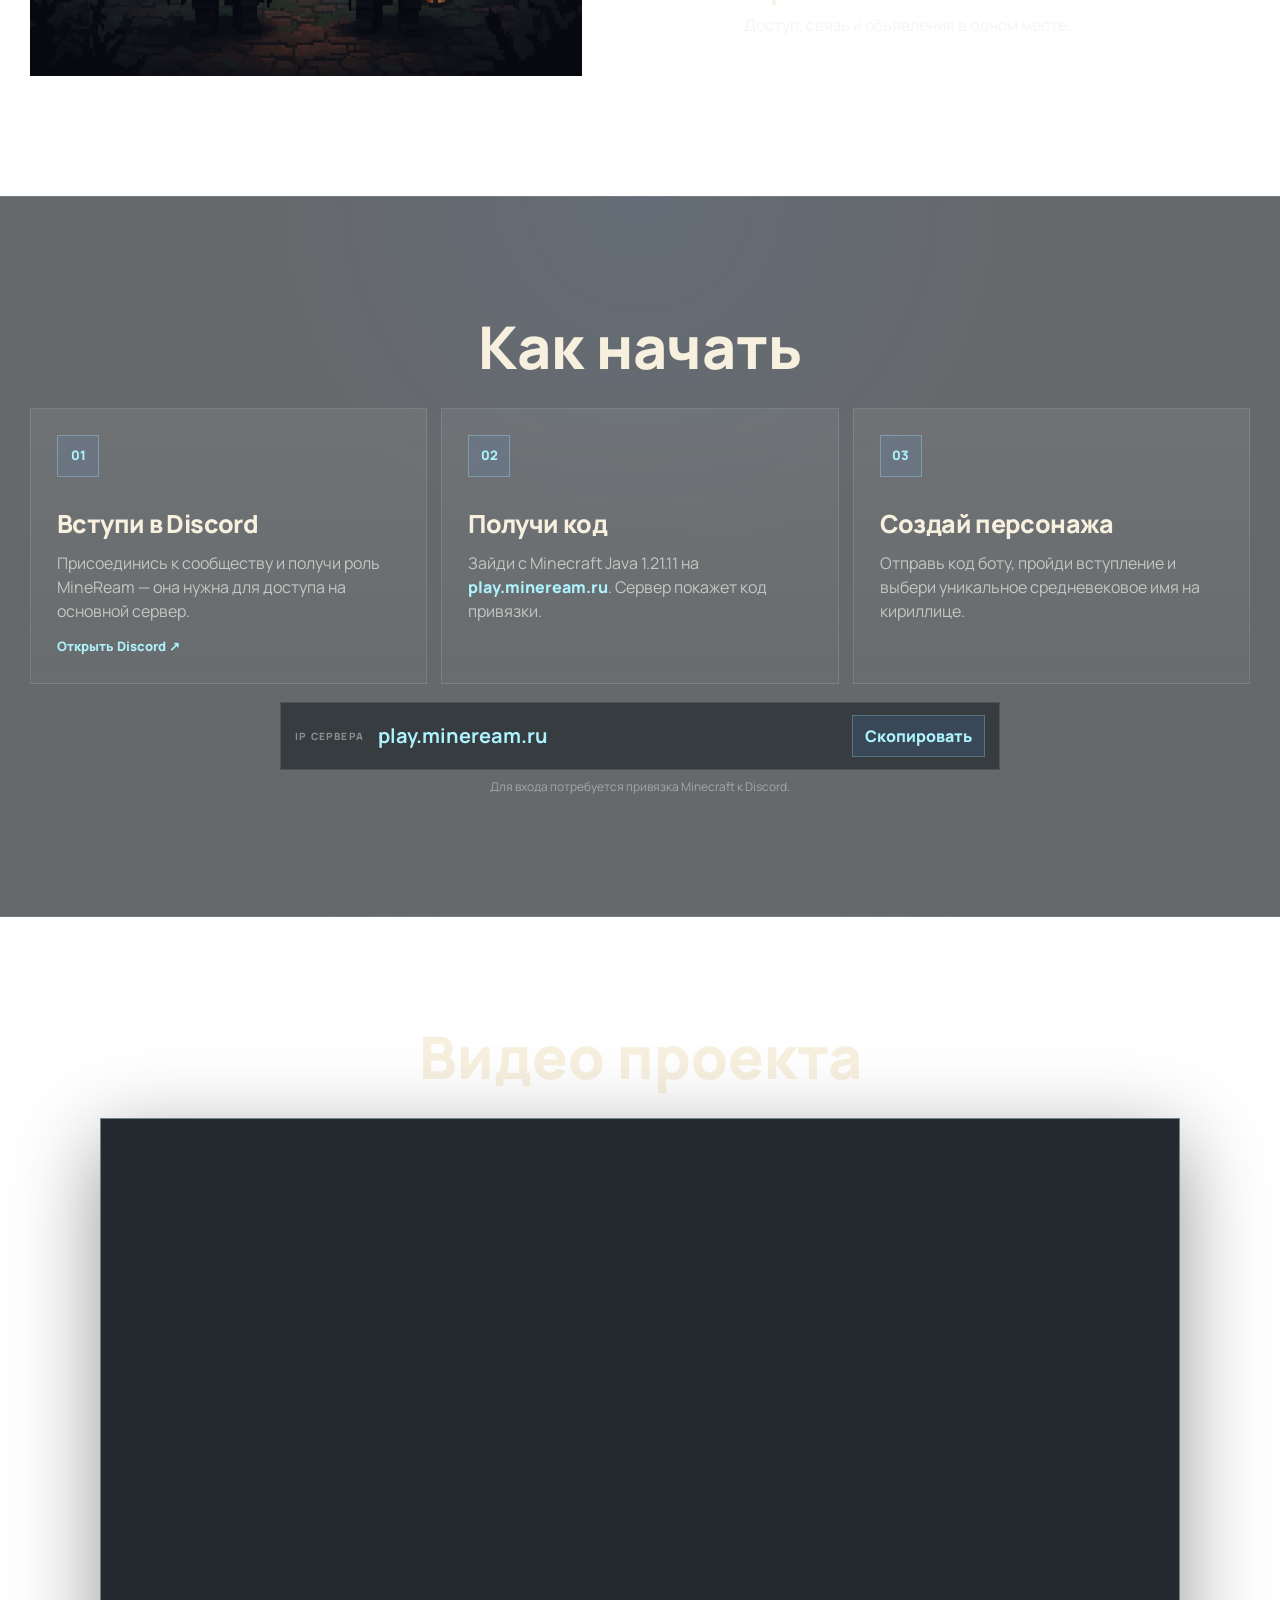
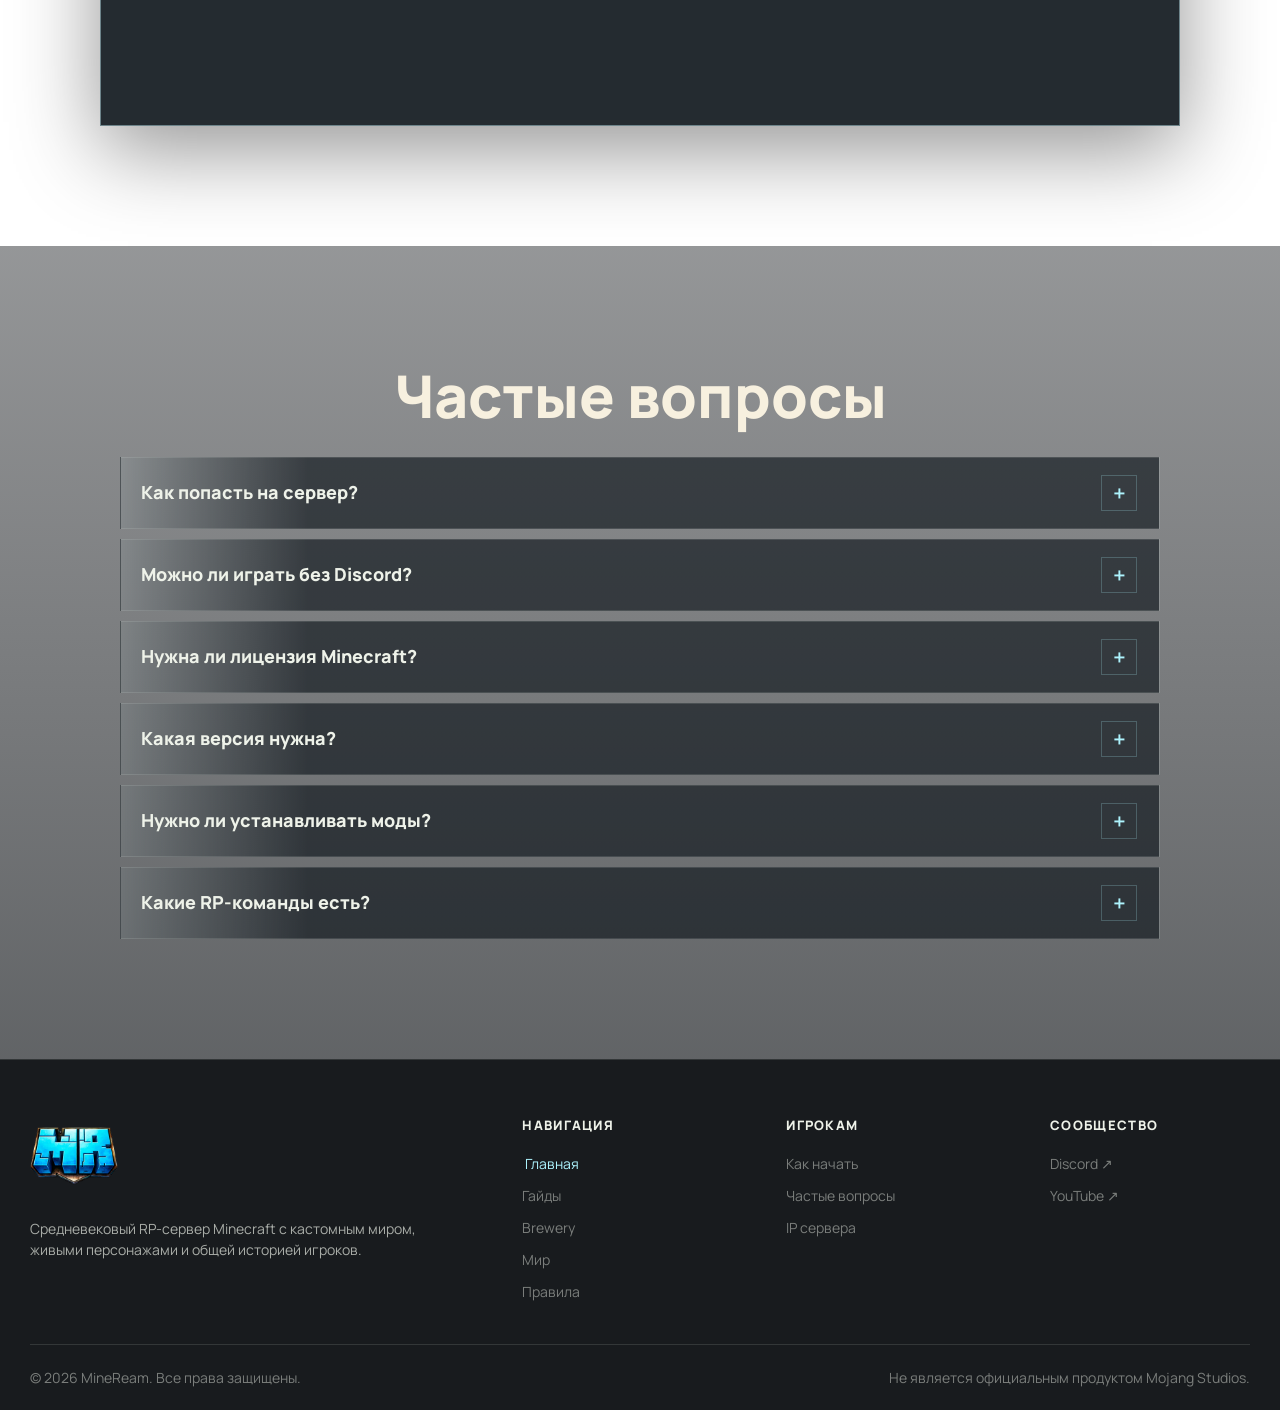
==== commit 99778365: "Add files via upload" ====
--- a/index.html
+++ b/index.html
@@ -25,131 +25,54 @@
         </a>
         <nav class="main-nav" aria-label="Главная навигация">
           <a href="index.html" aria-current="page">Главная</a>
-          
-          <div class="nav-dropdown" data-dropdown>
-            <a href="guides.html" class="nav-dropdown-toggle">
+          <div class="nav-dropdown">
+            <a class="nav-dropdown-toggle" href="guides.html">
               <span>Гайды</span>
-              <svg class="dropdown-chevron" width="12" height="12" viewBox="0 0 12 12"><path d="M2 4l4 4 4-4" stroke="currentColor" stroke-width="2" fill="none"/></svg>
+              <span class="nav-dropdown-caret" aria-hidden="true"></span>
             </a>
-            <div class="nav-dropdown-menu">
-              <a href="brewery.html" class="dropdown-item">
-                <span class="dropdown-icon">🍺</span>
-                <div>
-                  <strong>Brewery (Рецепты)</strong>
-                  <small>Полная варка напитков и рецепты</small>
-                </div>
-              </a>
-              <a href="guides.html#economy" class="dropdown-item">
-                <span class="dropdown-icon">💎</span>
-                <div>
-                  <strong>Валюта (Души)</strong>
-                  <small>Осколки, фрагменты и великие души</small>
-                </div>
-              </a>
-              <a href="guides.html#territory" class="dropdown-item">
-                <span class="dropdown-icon">🛡️</span>
-                <div>
-                  <strong>Приваты (Тотемы)</strong>
-                  <small>Защита вашей земли и ключи</small>
-                </div>
-              </a>
-              <a href="guides.html#roleplay" class="dropdown-item">
-                <span class="dropdown-icon">🎭</span>
-                <div>
-                  <strong>RolePlay команды</strong>
-                  <small>/me, /do, /try и отыгрыш</small>
-                </div>
-              </a>
-              <div class="dropdown-divider"></div>
-              <a href="guides.html" class="dropdown-item dropdown-item-all">
-                <span>Все гайды →</span>
-              </a>
-            </div>
-          </div>
-
+            <div class="nav-dropdown-menu" aria-label="Разделы гайдов">
+              <a class="nav-dropdown-item" href="brewery.html">
+                <span class="nav-guide-mark nav-guide-brewery" aria-hidden="true"></span>
+                <span><strong>Brewery</strong><small>Напитки, варка и рецепты</small></span>
+              </a>
+              <a class="nav-dropdown-item" href="guides.html#economy">
+                <span class="nav-guide-mark nav-guide-souls" aria-hidden="true"></span>
+                <span><strong>Валюта</strong><small>Осколки, фрагменты и великие души</small></span>
+              </a>
+              <a class="nav-dropdown-item" href="guides.html#territory">
+                <span class="nav-guide-mark nav-guide-totems" aria-hidden="true"></span>
+                <span><strong>Приваты</strong><small>Тотемы, земля и ключи</small></span>
+              </a>
+              <a class="nav-dropdown-item" href="guides.html#roleplay">
+                <span class="nav-guide-mark nav-guide-rp" aria-hidden="true"></span>
+                <span><strong>RolePlay</strong><small>/me, /do, /try и отыгрыш</small></span>
+              </a>
+              <a class="nav-dropdown-item" href="guides.html#systems">
+                <span class="nav-guide-mark nav-guide-systems" aria-hidden="true"></span>
+                <span><strong>Механики</strong><small>Системы сервера и полезные мелочи</small></span>
+              </a>
+              <a class="nav-dropdown-all" href="guides.html">Все гайды <span aria-hidden="true">→</span></a>
+            </div>
+          </div>
           <a href="world.html">Мир</a>
           <a href="rules.html">Правила</a>
         </nav>
         <div class="header-actions">
           <a class="discord-link" href="https://discord.gg/bby9jnJpbg" target="_blank" rel="noreferrer">Discord</a>
-          <button class="nav-toggle" data-nav-toggle aria-label="Открыть меню" aria-expanded="false">
-            <span class="hamburger-bar"></span>
-            <span class="hamburger-bar"></span>
-            <span class="hamburger-bar"></span>
-          </button>
-        </div>
-      </div>
-
-      <!-- Mobile Drawer Navigation -->
-      <div class="mobile-nav-drawer" data-mobile-drawer>
-        <a href="index.html" class="mobile-nav-link is-active"><span>Главная</span></a>
-        
-        <a href="#" class="mobile-nav-link" data-mobile-dropdown-toggle>
-          <span>Гайды</span>
-          <svg class="dropdown-chevron" width="14" height="14" viewBox="0 0 12 12"><path d="M2 4l4 4 4-4" stroke="currentColor" stroke-width="2" fill="none"/></svg>
-        </a>
-        <div class="mobile-submenu" data-mobile-submenu>
-          <a href="brewery.html" class="mobile-sublink">
-            <span>🍺</span>
-            <div>
-              <strong>Brewery (Рецепты)</strong>
-              <small>Рецепты напитков, котлы и варка</small>
-            </div>
-          </a>
-          <a href="guides.html#economy" class="mobile-sublink">
-            <span>💎</span>
-            <div>
-              <strong>Валюта (Души)</strong>
-              <small>Осколки, фрагменты и обмен</small>
-            </div>
-          </a>
-          <a href="guides.html#territory" class="mobile-sublink">
-            <span>🛡️</span>
-            <div>
-              <strong>Приваты (Тотемы)</strong>
-              <small>Защита земли и ключи</small>
-            </div>
-          </a>
-          <a href="guides.html#roleplay" class="mobile-sublink">
-            <span>🎭</span>
-            <div>
-              <strong>RolePlay команды</strong>
-              <small>/me, /do, /try</small>
-            </div>
-          </a>
-          <a href="guides.html" class="mobile-sublink">
-            <span>📖</span>
-            <div>
-              <strong>Все гайды</strong>
-              <small>Полный список разделов</small>
-            </div>
-          </a>
-        </div>
-
-        <a href="world.html" class="mobile-nav-link"><span>Карта Мира</span></a>
-        <a href="rules.html" class="mobile-nav-link"><span>Правила сервера</span></a>
-        <a href="https://discord.gg/bby9jnJpbg" target="_blank" rel="noreferrer" class="mobile-nav-link" style="color: var(--cyan); border-color: rgba(173, 243, 253, 0.4);"><span>Вступить в Discord ↗</span></a>
+        </div>
       </div>
     </header>
-
     <main>
       <section class="hero-section">
         <div class="hero-bg" aria-hidden="true">
-          <!-- Видео-фон Hero с автовоспроизведением. Замените assets/hero-bg.mp4 на ваш ролик! -->
-          <video class="hero-video-bg" autoplay loop muted playsinline poster="assets/hero-world.webp">
-            <source src="assets/hero-bg.mp4" type="video/mp4">
-            <source src="assets/hero-bg.webm" type="video/webm">
-          </video>
-          <img src="assets/hero-world.webp" alt="" class="hero-fallback-img">
+          <img src="assets/hero-world.webp" alt="">
         </div>
         <div class="container hero-layout">
           <div class="hero-copy">
-            <a class="hero-brewery-badge" href="brewery.html">🍺 Справочник Brewery & Напитков ↗</a>
             <h1>MineReam Mediavel</h1>
             <p>Средневековый RP сервер Minecraft с кастомным миром, персонажами и выживанием.</p>
             <div class="hero-actions">
-              <a class="button primary" href="#start-playing">Начать играть</a>
-              <a class="button secondary" href="brewery.html">Рецепты Brewery 🍺</a>
+              <a class="hero-action hero-action-primary" href="#start-playing">Начать играть</a>
             </div>
           </div>
           <article class="server-card" id="server">
@@ -175,43 +98,6 @@
         </div>
       </section>
 
-      <!-- Раздел Новости & Сообщество Discord -->
-      <section class="section events-section" id="community">
-        <div class="container section-head centered">
-          <h2>Новости & Сообщество</h2>
-        </div>
-        <div class="container events-grid">
-          <article class="event-card">
-            <span class="event-tag gold">📢 Discord Новости</span>
-            <h3>Все анонсы и новости в одном месте</h3>
-            <p>Мы публиуем все свежие обновления, планируемые ивенты, технические патчи и голосования в нашем Discord-сервере.</p>
-            <div class="event-meta">
-              <a href="https://discord.gg/bby9jnJpbg" target="_blank" rel="noreferrer" style="color: var(--gold); font-weight: 900;">Перейти в Discord ↗</a>
-              <span>Канал #новости</span>
-            </div>
-          </article>
-          <article class="event-card">
-            <span class="event-tag">🍺 Ремесло & Варение</span>
-            <h3>Справочник BreweryX</h3>
-            <p>Варите уникальные напитки, открывайте рецепты выдержанных отваров и продавайте их в тавернах другим игрокам.</p>
-            <div class="event-meta">
-              <a href="brewery.html" style="color: var(--cyan); font-weight: 800;">Рецепты Brewery →</a>
-              <span>100+ напитков</span>
-            </div>
-          </article>
-          <article class="event-card">
-            <span class="event-tag">🏰 Развитие мира</span>
-            <h3>Займите лучшие земли</h3>
-            <p>Сервер развивается — у вас есть шанс основательно закрепиться на карте, поставить Тотем привата и собрать первую общину.</p>
-            <div class="event-meta">
-              <a href="world.html" style="color: var(--cyan); font-weight: 800;">Карта биомов →</a>
-              <span>Кастомный мир</span>
-            </div>
-          </article>
-        </div>
-      </section>
-
-
       <section class="section quick-section">
         <div class="container quick-showcase">
           <button class="quick-showcase-image media-preview" type="button" data-lightbox-src="assets/mineream-short.webp" data-lightbox-title="MineReam Mediavel">
@@ -223,28 +109,28 @@
               <article>
                 <span>RP</span>
                 <div>
-                  <h3><a href="guides.html#roleplay" style="color:inherit;">Средневековье</a></h3>
-                  <p>Играй персонажем с личной историей, а не просто ником в табе.</p>
+                  <h3>Средневековье</h3>
+                  <p>Играй персонажем, а не просто ником в табе.</p>
                 </div>
               </article>
               <article>
                 <span>Мир</span>
                 <div>
-                  <h3><a href="world.html" style="color:inherit;">Кастомная генерация</a></h3>
-                  <p>Уникальные острова, биомы и живописные места для городов.</p>
+                  <h3>Кастомная генерация</h3>
+                  <p>Острова, биомы и места для поселений.</p>
                 </div>
               </article>
               <article>
                 <span>Души</span>
                 <div>
-                  <h3><a href="guides.html#economy" style="color:inherit;">Своя валюта</a></h3>
-                  <p>Осколки, фрагменты и великие души для торговли.</p>
+                  <h3>Своя валюта</h3>
+                  <p>Осколки, фрагменты и великие души.</p>
                 </div>
               </article>
               <article>
                 <span>Вход</span>
                 <div>
-                  <h3><a href="#start-playing" style="color:inherit;">Через Discord</a></h3>
+                  <h3>Через Discord</h3>
                   <p>Доступ, связь и объявления в одном месте.</p>
                 </div>
               </article>
@@ -252,40 +138,6 @@
           </div>
         </div>
       </section>
-
-      <!-- Раздел Галерея / Атмосфера сообщества -->
-      <section class="section atmosphere-section" id="atmosphere">
-        <div class="container section-head centered">
-          <h2>Атмосфера MineReam</h2>
-        </div>
-        <div class="container atmosphere-grid">
-          <article class="atmosphere-card media-preview" data-lightbox-src="assets/spawn-bridge.webp" data-lightbox-title="Спавн и мост замка">
-            <img src="assets/spawn-bridge.webp" alt="Спавн сервера">
-            <div class="atmosphere-overlay">
-              <span class="atmosphere-title">Спавн & Главный мост</span>
-            </div>
-          </article>
-          <article class="atmosphere-card media-preview" data-lightbox-src="assets/keeper-hall.webp" data-lightbox-title="Зал Хранителя и Ратуша">
-            <img src="assets/keeper-hall.webp" alt="Зал Хранителя">
-            <div class="atmosphere-overlay">
-              <span class="atmosphere-title">Зал Хранителя & Торговля</span>
-            </div>
-          </article>
-          <article class="atmosphere-card media-preview" data-lightbox-src="assets/brewery-boiling.webp" data-lightbox-title="Процесс варки в Brewery">
-            <img src="assets/brewery-boiling.webp" alt="Варка в котле Brewery">
-            <div class="atmosphere-overlay">
-              <span class="atmosphere-title">Варка напитков Brewery</span>
-            </div>
-          </article>
-          <article class="atmosphere-card media-preview" data-lightbox-src="assets/pink-grove.webp" data-lightbox-title="Кастомный биом - Розовая Роща">
-            <img src="assets/pink-grove.webp" alt="Розовая Роща">
-            <div class="atmosphere-overlay">
-              <span class="atmosphere-title">Розовая Роща</span>
-            </div>
-          </article>
-        </div>
-      </section>
-
 
       <section class="section start-playing-section" id="start-playing">
         <div class="container section-head centered">
@@ -325,30 +177,6 @@
         </div>
       </section>
 
-      <section class="section faq-section" id="faq">
-        <div class="container section-head centered">
-          <h2>FAQ</h2>
-        </div>
-        <div class="container faq-list">
-          <details class="faq-item">
-            <summary><span>Нужна ли лицензия Minecraft?</span><i aria-hidden="true">＋</i></summary>
-            <div class="faq-answer"><p>Сервер поддерживает лицензионные и автономные аккаунты. Лицензионный аккаунт распознаётся автоматически; для автономного при первом входе потребуется зарегистрировать пароль командами сервера.</p></div>
-          </details>
-          <details class="faq-item">
-            <summary><span>Как устроен RolePlay?</span><i aria-hidden="true">＋</i></summary>
-            <div class="faq-answer"><p>Придумай средневековое имя на кириллице длиной от 5 до 18 символов и играй роль персонажа. Для сцен доступны локальный чат и команды <code>/me</code>, <code>/do</code>, <code>/try</code> и <code>/ooc</code>.</p></div>
-          </details>
-          <details class="faq-item">
-            <summary><span>Какая версия нужна?</span><i aria-hidden="true">＋</i></summary>
-            <div class="faq-answer"><p>Minecraft Java Edition 1.21.11. Подключение с Bedrock Edition сейчас не поддерживается.</p></div>
-          </details>
-          <details class="faq-item">
-            <summary><span>Нужно ли устанавливать моды?</span><i aria-hidden="true">＋</i></summary>
-            <div class="faq-answer"><p>Для обычного входа — нет. Для полноценного голосового RP и эмоций рекомендуются клиентские моды Simple Voice Chat и Emotecraft; ссылки есть в гайдах проекта.</p></div>
-          </details>
-        </div>
-      </section>
-
       <section class="section video-section">
         <div class="container section-head centered">
           <h2>Видео проекта</h2>
@@ -359,6 +187,38 @@
               <iframe width="100%" height="100%" src="https://www.youtube.com/embed/HEm90byZzSM" title="Видео MineReam Mediavel" frameborder="0" allow="accelerometer; autoplay; clipboard-write; encrypted-media; gyroscope; picture-in-picture; web-share" referrerpolicy="strict-origin-when-cross-origin" allowfullscreen loading="lazy"></iframe>
             </div>
           </article>
+        </div>
+      </section>
+
+      <section class="section faq-section" id="faq">
+        <div class="container section-head centered">
+          <h2>Частые вопросы</h2>
+        </div>
+        <div class="container faq-list">
+          <details class="faq-item">
+            <summary><span>Как попасть на сервер?</span><i aria-hidden="true">＋</i></summary>
+            <div class="faq-answer"><p>Зайди на <button class="faq-accent faq-copy" type="button" data-copy="play.mineream.ru">play.mineream.ru</button>, узнай код привязки, затем открой Discord и отправь этот код боту.</p></div>
+          </details>
+          <details class="faq-item">
+            <summary><span>Можно ли играть без Discord?</span><i aria-hidden="true">＋</i></summary>
+            <div class="faq-answer"><p>Нет. Discord нужен для привязки аккаунта, доступа к серверу и связи с администрацией.</p></div>
+          </details>
+          <details class="faq-item">
+            <summary><span>Нужна ли лицензия Minecraft?</span><i aria-hidden="true">＋</i></summary>
+            <div class="faq-answer"><p>Можно заходить и с лицензии, и с пиратского аккаунта.</p></div>
+          </details>
+          <details class="faq-item">
+            <summary><span>Какая версия нужна?</span><i aria-hidden="true">＋</i></summary>
+            <div class="faq-answer"><p>Нужна Minecraft Java Edition 1.21.11. Bedrock Edition сейчас не поддерживается.</p></div>
+          </details>
+          <details class="faq-item">
+            <summary><span>Нужно ли устанавливать моды?</span><i aria-hidden="true">＋</i></summary>
+            <div class="faq-answer"><p>Для входа моды не нужны. Рекомендуем <a class="faq-accent" href="https://modrinth.com/plugin/simple-voice-chat" target="_blank" rel="noreferrer">Simple Voice Chat</a> и <a class="faq-accent" href="https://modrinth.com/mod/emotecraft" target="_blank" rel="noreferrer">Emotecraft</a>.</p></div>
+          </details>
+          <details class="faq-item">
+            <summary><span>Какие RP-команды есть?</span><i aria-hidden="true">＋</i></summary>
+            <div class="faq-answer"><p>Для отыгрыша доступны <span class="faq-accent">/me</span>, <span class="faq-accent">/do</span>, <span class="faq-accent">/try</span> и <span class="faq-accent">/ooc</span>.</p></div>
+          </details>
         </div>
       </section>
       <footer class="site-footer site-footer-expanded">
--- a/styles.css
+++ b/styles.css
@@ -69,368 +69,144 @@
   border: 1px solid var(--line);
   background: rgba(18, 25, 31, 0.56);
 }
-.main-nav a {
+.main-nav > a,
+.nav-dropdown-toggle {
   padding: 10px 14px;
   color: var(--muted);
   font-size: 14px;
   font-weight: 800;
 }
-.main-nav a:hover,
-.main-nav a[aria-current="page"] {
+.main-nav > a:hover,
+.nav-dropdown-toggle:hover,
+.nav-dropdown:focus-within .nav-dropdown-toggle {
   color: var(--cyan);
   background: rgba(173, 243, 253, 0.08);
 }
-
-/* --- Header Dropdown Navigation --- */
 .nav-dropdown {
   position: relative;
-  display: inline-flex;
-  align-items: center;
 }
 .nav-dropdown-toggle {
   display: inline-flex;
   align-items: center;
-  gap: 6px;
-  padding: 10px 14px;
-  color: var(--muted);
-  font-size: 14px;
-  font-weight: 800;
-  cursor: pointer;
-  background: transparent;
-  border: none;
-}
-.nav-dropdown-toggle:hover,
-.nav-dropdown:hover .nav-dropdown-toggle,
-.nav-dropdown.is-open .nav-dropdown-toggle {
-  color: var(--cyan);
-  background: rgba(173, 243, 253, 0.08);
-}
-.dropdown-chevron {
-  transition: transform 0.22s ease;
-}
-.nav-dropdown:hover .dropdown-chevron,
-.nav-dropdown.is-open .dropdown-chevron {
-  transform: rotate(180deg);
-}
-
+  gap: 7px;
+}
+.nav-dropdown-caret {
+  width: 7px;
+  height: 7px;
+  border-right: 2px solid currentColor;
+  border-bottom: 2px solid currentColor;
+  transform: translateY(-2px) rotate(45deg);
+  transition: transform 0.18s ease;
+}
+.nav-dropdown:hover .nav-dropdown-caret,
+.nav-dropdown:focus-within .nav-dropdown-caret {
+  transform: translateY(1px) rotate(225deg);
+}
 .nav-dropdown-menu {
   position: absolute;
   top: calc(100% + 8px);
-  left: 50%;
-  transform: translateX(-50%) translateY(10px);
-  width: 310px;
+  left: 0;
+  width: min(330px, calc(100vw - 36px));
+  padding: 10px;
+  border: 1px solid rgba(173, 243, 253, 0.22);
+  background: rgba(8, 13, 18, 0.96);
+  box-shadow: 0 22px 58px rgba(0, 0, 0, 0.46);
+  opacity: 0;
+  pointer-events: none;
+  transform: translateY(8px);
+  transition: opacity 0.16s ease, transform 0.16s ease;
+  backdrop-filter: blur(14px);
+}
+.nav-dropdown:hover .nav-dropdown-menu,
+.nav-dropdown:focus-within .nav-dropdown-menu {
+  opacity: 1;
+  pointer-events: auto;
+  transform: translateY(0);
+}
+.nav-dropdown-item {
+  display: grid;
+  grid-template-columns: 28px minmax(0, 1fr);
+  align-items: center;
+  gap: 14px;
+  min-height: 58px;
   padding: 8px;
-  background: rgba(12, 17, 23, 0.96);
-  border: 1px solid var(--line-strong);
-  box-shadow: 0 20px 60px rgba(0, 0, 0, 0.75);
-  backdrop-filter: blur(20px);
-  opacity: 0;
-  visibility: hidden;
-  pointer-events: none;
-  transition: opacity 0.2s ease, transform 0.2s ease, visibility 0.2s;
-  z-index: 100;
-}
-.nav-dropdown:hover .nav-dropdown-menu,
-.nav-dropdown.is-open .nav-dropdown-menu,
-.nav-dropdown-menu:focus-within {
-  opacity: 1;
-  visibility: visible;
-  pointer-events: auto;
-  transform: translateX(-50%) translateY(0);
-}
-
-.dropdown-item {
-  display: grid;
-  grid-template-columns: 34px minmax(0, 1fr);
-  gap: 10px;
-  align-items: center;
-  padding: 10px 12px;
-  color: var(--text);
-  border: 1px solid transparent;
-  transition: background 0.15s ease, border-color 0.15s ease;
-}
-.dropdown-item:hover {
-  background: rgba(173, 243, 253, 0.08);
-  border-color: rgba(173, 243, 253, 0.2);
-}
-.dropdown-icon {
-  font-size: 18px;
+  color: var(--muted);
+}
+.nav-dropdown-item:hover,
+.nav-dropdown-item:focus-visible {
+  color: var(--text);
+  background: rgba(173, 243, 253, 0.07);
+}
+.nav-guide-mark {
+  display: block;
+  width: 24px;
+  height: 24px;
+  color: var(--cyan);
+  font-size: 0;
+  background: currentColor;
+  opacity: 0.92;
+  filter: drop-shadow(0 0 10px color-mix(in srgb, currentColor 34%, transparent));
+  -webkit-mask-position: center;
+  -webkit-mask-repeat: no-repeat;
+  -webkit-mask-size: 23px 23px;
+  mask-position: center;
+  mask-repeat: no-repeat;
+  mask-size: 23px 23px;
+}
+.nav-guide-brewery {
+  color: #f0b65b;
+  -webkit-mask-image: url("data:image/svg+xml,%3Csvg viewBox='0 0 24 24' xmlns='http://www.w3.org/2000/svg'%3E%3Cpath d='M7 4h7c1.7 0 3 1.3 3 3v1h1c2.2 0 4 1.8 4 4s-1.8 4-4 4h-1v1c0 1.7-1.3 3-3 3H7c-1.7 0-3-1.3-3-3V7c0-1.7 1.3-3 3-3Zm10 6v4h1c1.1 0 2-.9 2-2s-.9-2-2-2h-1ZM7 7v10h7V7H7Zm2 2h2v6H9V9Zm3 0h2v6h-2V9Z'/%3E%3C/svg%3E");
+  mask-image: url("data:image/svg+xml,%3Csvg viewBox='0 0 24 24' xmlns='http://www.w3.org/2000/svg'%3E%3Cpath d='M7 4h7c1.7 0 3 1.3 3 3v1h1c2.2 0 4 1.8 4 4s-1.8 4-4 4h-1v1c0 1.7-1.3 3-3 3H7c-1.7 0-3-1.3-3-3V7c0-1.7 1.3-3 3-3Zm10 6v4h1c1.1 0 2-.9 2-2s-.9-2-2-2h-1ZM7 7v10h7V7H7Zm2 2h2v6H9V9Zm3 0h2v6h-2V9Z'/%3E%3C/svg%3E");
+}
+.nav-guide-souls {
+  color: #75a9f4;
+  -webkit-mask-image: url("data:image/svg+xml,%3Csvg viewBox='0 0 24 24' xmlns='http://www.w3.org/2000/svg'%3E%3Cpath d='m12 2 8 7-8 13L4 9l8-7Zm0 3.3L7.1 9.6 12 17.8l4.9-8.2L12 5.3Zm-2.9 5.2L12 15.4l2.9-4.9H9.1Z'/%3E%3C/svg%3E");
+  mask-image: url("data:image/svg+xml,%3Csvg viewBox='0 0 24 24' xmlns='http://www.w3.org/2000/svg'%3E%3Cpath d='m12 2 8 7-8 13L4 9l8-7Zm0 3.3L7.1 9.6 12 17.8l4.9-8.2L12 5.3Zm-2.9 5.2L12 15.4l2.9-4.9H9.1Z'/%3E%3C/svg%3E");
+}
+.nav-guide-totems {
+  color: #7fb39b;
+  -webkit-mask-image: url("data:image/svg+xml,%3Csvg viewBox='0 0 24 24' xmlns='http://www.w3.org/2000/svg'%3E%3Cpath d='M12 2 20 5v6c0 5.1-3.1 9.4-8 11-4.9-1.6-8-5.9-8-11V5l8-3Zm0 3.2L7 7.1V11c0 3.4 1.8 6.3 5 7.7 3.2-1.4 5-4.3 5-7.7V7.1l-5-1.9Zm-3 4.3h6v2H9v-2Zm1 3.5h4v2h-4v-2Z'/%3E%3C/svg%3E");
+  mask-image: url("data:image/svg+xml,%3Csvg viewBox='0 0 24 24' xmlns='http://www.w3.org/2000/svg'%3E%3Cpath d='M12 2 20 5v6c0 5.1-3.1 9.4-8 11-4.9-1.6-8-5.9-8-11V5l8-3Zm0 3.2L7 7.1V11c0 3.4 1.8 6.3 5 7.7 3.2-1.4 5-4.3 5-7.7V7.1l-5-1.9Zm-3 4.3h6v2H9v-2Zm1 3.5h4v2h-4v-2Z'/%3E%3C/svg%3E");
+}
+.nav-guide-rp {
+  color: #c99be2;
+  -webkit-mask-image: url("data:image/svg+xml,%3Csvg viewBox='0 0 24 24' xmlns='http://www.w3.org/2000/svg'%3E%3Cpath d='M5 5c2.6-.9 5.2-.9 7 0 1.8-.9 4.4-.9 7 0v5.5c0 4.5-3.2 7.7-7 9.5-3.8-1.8-7-5-7-9.5V5Zm2 2v3.5c0 3 1.8 5.3 5 6.9 3.2-1.6 5-3.9 5-6.9V7c-1.8-.4-3.3-.3-4.2.4L12 8l-.8-.6C10.3 6.7 8.8 6.6 7 7Zm2 3h2v2H9v-2Zm4 0h2v2h-2v-2Zm-3 4h4v2h-4v-2Z'/%3E%3C/svg%3E");
+  mask-image: url("data:image/svg+xml,%3Csvg viewBox='0 0 24 24' xmlns='http://www.w3.org/2000/svg'%3E%3Cpath d='M5 5c2.6-.9 5.2-.9 7 0 1.8-.9 4.4-.9 7 0v5.5c0 4.5-3.2 7.7-7 9.5-3.8-1.8-7-5-7-9.5V5Zm2 2v3.5c0 3 1.8 5.3 5 6.9 3.2-1.6 5-3.9 5-6.9V7c-1.8-.4-3.3-.3-4.2.4L12 8l-.8-.6C10.3 6.7 8.8 6.6 7 7Zm2 3h2v2H9v-2Zm4 0h2v2h-2v-2Zm-3 4h4v2h-4v-2Z'/%3E%3C/svg%3E");
+}
+.nav-guide-systems {
+  color: #9dca70;
+  -webkit-mask-image: url("data:image/svg+xml,%3Csvg viewBox='0 0 24 24' xmlns='http://www.w3.org/2000/svg'%3E%3Cpath d='M13.6 2 14 5c.7.2 1.3.5 1.9.8l2.5-1.8 2.2 3.8-2.8 1.2c.1.7.1 1.3 0 2l2.8 1.2-2.2 3.8-2.5-1.8c-.6.4-1.2.6-1.9.8l-.4 3h-4.4L8.8 15c-.7-.2-1.3-.5-1.9-.8L4.4 16 2.2 12.2 5 11c-.1-.7-.1-1.3 0-2L2.2 7.8 4.4 4l2.5 1.8c.6-.4 1.2-.6 1.9-.8l.4-3h4.4ZM12 8a3 3 0 1 0 0 6 3 3 0 0 0 0-6Z'/%3E%3C/svg%3E");
+  mask-image: url("data:image/svg+xml,%3Csvg viewBox='0 0 24 24' xmlns='http://www.w3.org/2000/svg'%3E%3Cpath d='M13.6 2 14 5c.7.2 1.3.5 1.9.8l2.5-1.8 2.2 3.8-2.8 1.2c.1.7.1 1.3 0 2l2.8 1.2-2.2 3.8-2.5-1.8c-.6.4-1.2.6-1.9.8l-.4 3h-4.4L8.8 15c-.7-.2-1.3-.5-1.9-.8L4.4 16 2.2 12.2 5 11c-.1-.7-.1-1.3 0-2L2.2 7.8 4.4 4l2.5 1.8c.6-.4 1.2-.6 1.9-.8l.4-3h4.4ZM12 8a3 3 0 1 0 0 6 3 3 0 0 0 0-6Z'/%3E%3C/svg%3E");
+}
+.nav-dropdown-item strong,
+.nav-dropdown-item small {
+  display: block;
+}
+.nav-dropdown-item strong {
+  color: var(--text);
+  font-size: 14px;
+  line-height: 1.2;
+}
+.nav-dropdown-item small {
+  margin-top: 3px;
+  color: var(--faint);
+  font-size: 11px;
+  line-height: 1.3;
+}
+.nav-dropdown-all {
+  display: block;
+  margin-top: 8px;
+  padding: 11px 10px 2px;
+  border-top: 1px solid var(--line);
+  color: var(--muted);
+  font-size: 13px;
+  font-weight: 900;
   text-align: center;
 }
-.dropdown-item strong {
-  display: block;
-  font-size: 14px;
-  font-weight: 800;
-  color: #f7f0df;
-}
-.dropdown-item small {
-  display: block;
-  font-size: 11px;
-  color: var(--muted);
-  margin-top: 1px;
-}
-.dropdown-divider {
-  height: 1px;
-  background: var(--line);
-  margin: 6px 0;
-}
-.dropdown-item-all {
-  display: block;
-  grid-template-columns: 1fr;
-  text-align: center;
-  color: var(--cyan);
-  font-weight: 900;
-  font-size: 13px;
-  padding: 8px 12px;
-}
-
-/* Mobile Hamburger Toggle & Drawer */
-.nav-toggle {
-  display: none;
-  flex-direction: column;
-  justify-content: space-between;
-  width: 44px;
-  height: 44px;
-  padding: 12px 10px;
-  background: rgba(18, 25, 31, 0.72);
-  border: 1px solid var(--line);
-  cursor: pointer;
-  z-index: 65;
-}
-.hamburger-bar {
-  width: 100%;
-  height: 2px;
-  background: var(--text);
-  transition: transform 0.25s ease, opacity 0.25s ease;
-}
-.nav-toggle.is-active .hamburger-bar:nth-child(1) {
-  transform: translateY(7px) rotate(45deg);
-}
-.nav-toggle.is-active .hamburger-bar:nth-child(2) {
-  opacity: 0;
-}
-.nav-toggle.is-active .hamburger-bar:nth-child(3) {
-  transform: translateY(-7px) rotate(-45deg);
-}
-
-.mobile-nav-drawer {
-  display: none;
-}
-
-@media (max-width: 980px) {
-  .nav-toggle {
-    display: flex;
-  }
-  .mobile-nav-drawer {
-    display: flex;
-    position: fixed;
-    top: 72px;
-    left: 0;
-    right: 0;
-    bottom: 0;
-    background: rgba(7, 11, 15, 0.98);
-    backdrop-filter: blur(24px);
-    z-index: 55;
-    padding: 20px 18px 40px;
-    overflow-y: auto;
-    flex-direction: column;
-    gap: 12px;
-    opacity: 0;
-    visibility: hidden;
-    transform: translateY(-10px);
-    transition: opacity 0.25s ease, transform 0.25s ease, visibility 0.25s;
-  }
-  .mobile-nav-drawer.is-open {
-    opacity: 1;
-    visibility: visible;
-    transform: translateY(0);
-  }
-  .mobile-nav-link {
-    display: flex;
-    align-items: center;
-    justify-content: space-between;
-    padding: 14px 18px;
-    background: rgba(18, 25, 31, 0.75);
-    border: 1px solid var(--line);
-    color: var(--text);
-    font-size: 16px;
-    font-weight: 800;
-  }
-  .mobile-nav-link:hover, .mobile-nav-link.is-active {
-    border-color: var(--line-strong);
-    color: var(--cyan);
-  }
-  .mobile-submenu {
-    display: none;
-    flex-direction: column;
-    gap: 8px;
-    padding: 6px 0 6px 12px;
-    border-left: 2px solid var(--line-strong);
-    margin-left: 10px;
-  }
-  .mobile-submenu.is-open {
-    display: flex;
-  }
-  .mobile-sublink {
-    display: flex;
-    align-items: center;
-    gap: 10px;
-    padding: 12px 14px;
-    background: rgba(18, 25, 31, 0.45);
-    border: 1px solid var(--line);
-    color: var(--muted);
-    font-size: 14px;
-    font-weight: 700;
-  }
-  .mobile-sublink strong {
-    color: var(--text);
-    display: block;
-  }
-  .mobile-sublink small {
-    display: block;
-    color: var(--faint);
-    font-size: 11px;
-  }
-}
-
-/* --- Background Video & Media --- */
-.hero-video-bg {
-  position: absolute;
-  inset: 0;
-  width: 100%;
-  height: 100%;
-  object-fit: cover;
-  opacity: 0.52;
-  filter: saturate(1.08) contrast(1.05);
-}
-
-.hero-brewery-badge {
-  display: inline-flex;
-  align-items: center;
-  gap: 8px;
-  padding: 8px 14px;
-  margin-bottom: 16px;
-  border: 1px solid var(--gold);
-  background: rgba(217, 163, 61, 0.12);
-  color: var(--gold);
-  font-size: 13px;
-  font-weight: 900;
-  box-shadow: 0 4px 16px rgba(217, 163, 61, 0.15);
-  transition: transform 0.2s ease, background 0.2s ease;
-}
-.hero-brewery-badge:hover {
-  transform: translateY(-2px);
-  background: rgba(217, 163, 61, 0.22);
-}
-
-/* --- Events & News Grid --- */
-.events-grid {
-  display: grid;
-  grid-template-columns: repeat(3, minmax(0, 1fr));
-  gap: 20px;
-}
-.event-card {
-  position: relative;
-  display: flex;
-  flex-direction: column;
-  padding: 24px;
-  border: 1px solid var(--line);
-  background: var(--panel);
-  backdrop-filter: blur(14px);
-  transition: border-color 0.2s ease, transform 0.2s ease;
-}
-.event-card:hover {
-  border-color: var(--line-strong);
-  transform: translateY(-3px);
-}
-.event-tag {
-  display: inline-block;
-  align-self: flex-start;
-  padding: 4px 10px;
-  margin-bottom: 14px;
-  border: 1px solid var(--line);
-  background: rgba(173, 243, 253, 0.08);
-  color: var(--cyan);
-  font-size: 12px;
-  font-weight: 900;
-  text-transform: uppercase;
-}
-.event-tag.gold {
-  border-color: rgba(217, 163, 61, 0.4);
-  background: rgba(217, 163, 61, 0.12);
-  color: var(--gold);
-}
-.event-card h3 {
-  font-size: 20px;
-  margin-bottom: 10px;
-}
-.event-card p {
-  color: var(--muted);
-  font-size: 14px;
-  flex: 1;
-}
-.event-meta {
-  margin-top: 18px;
-  padding-top: 14px;
-  border-top: 1px solid var(--line);
-  display: flex;
-  align-items: center;
-  justify-content: space-between;
-  color: var(--faint);
-  font-size: 12px;
-  font-weight: 800;
-}
-
-/* --- Community Atmosphere Section --- */
-.atmosphere-grid {
-  display: grid;
-  grid-template-columns: repeat(4, minmax(0, 1fr));
-  gap: 16px;
-}
-.atmosphere-card {
-  position: relative;
-  overflow: hidden;
-  border: 1px solid var(--line);
-  background: var(--panel-solid);
-  cursor: pointer;
-  aspect-ratio: 16 / 10;
-}
-.atmosphere-card img {
-  width: 100%;
-  height: 100%;
-  object-fit: cover;
-  transition: transform 0.35s ease;
-}
-.atmosphere-card:hover img {
-  transform: scale(1.06);
-}
-.atmosphere-overlay {
-  position: absolute;
-  inset: 0;
-  background: linear-gradient(180deg, transparent 40%, rgba(7, 11, 15, 0.92) 100%);
-  display: flex;
-  align-items: flex-end;
-  padding: 16px;
-}
-.atmosphere-title {
-  color: var(--text);
-  font-size: 14px;
-  font-weight: 800;
-  text-shadow: 0 2px 8px rgba(0,0,0,0.8);
-}
-
-/* Dynmap / Map CTA Banner */
-.map-banner {
-  display: grid;
-  grid-template-columns: minmax(0, 1fr) auto;
-  gap: 24px;
-  align-items: center;
-  padding: 32px 36px;
-  border: 1px solid var(--line-strong);
-  background: linear-gradient(135deg, rgba(18, 25, 31, 0.92), rgba(10, 16, 22, 0.96));
-  box-shadow: var(--shadow);
-}
-
+.nav-dropdown-all:hover,
+.nav-dropdown-all:focus-visible {
+  color: var(--cyan);
+}
 .header-actions {
   display: flex;
   align-items: center;
@@ -1945,16 +1721,30 @@
   font-weight: 900;
 }
 
-.faq-section { background: rgba(7, 11, 15, 0.3); }
-.faq-list { max-width: 940px; display: grid; gap: 10px; }
+.faq-section {
+  background:
+    linear-gradient(180deg, rgba(7, 11, 15, 0.18), rgba(7, 11, 15, 0.48)),
+    rgba(7, 11, 15, 0.3);
+}
+.faq-section .section-head {
+  max-width: 760px;
+}
+.faq-list {
+  max-width: 1040px;
+  display: grid;
+  gap: 10px;
+}
 .faq-item {
   border: 1px solid var(--line);
-  background: rgba(18, 25, 31, 0.68);
-  transition: border-color 0.2s ease, background 0.2s ease;
+  background: linear-gradient(90deg, rgba(173, 243, 253, 0.035), rgba(18, 25, 31, 0.68) 18%);
+  transition: border-color 0.2s ease, background 0.2s ease, transform 0.2s ease;
 }
 .faq-item[open] {
   border-color: rgba(173, 243, 253, 0.28);
   background: rgba(18, 25, 31, 0.86);
+}
+.faq-item:hover {
+  border-color: rgba(173, 243, 253, 0.2);
 }
 .faq-item summary {
   min-height: 70px;
@@ -1984,6 +1774,44 @@
 .faq-answer { padding: 0 76px 20px 20px; }
 .faq-answer p { margin: 0; color: var(--muted); line-height: 1.7; }
 .faq-answer code { color: var(--cyan); font-family: Consolas, monospace; font-weight: 800; }
+.faq-accent,
+.faq-answer a.faq-accent,
+.faq-answer button.faq-accent {
+  display: inline;
+  margin: 0;
+  padding: 0;
+  border: 0;
+  color: var(--cyan);
+  background: transparent;
+  font: inherit;
+  font-weight: 900;
+  line-height: inherit;
+  text-decoration: none;
+}
+.faq-answer button.faq-accent {
+  cursor: pointer;
+}
+.faq-answer button.faq-accent:hover,
+.faq-answer button.faq-accent:focus-visible,
+.faq-answer a.faq-accent:hover,
+.faq-answer a.faq-accent:focus-visible {
+  color: var(--text);
+}
+.faq-copy {
+  user-select: all;
+}
+.faq-answer a:not(.faq-accent) {
+  color: var(--cyan);
+  font-weight: 900;
+  text-decoration: underline;
+  text-decoration-color: rgba(173, 243, 253, 0.34);
+  text-underline-offset: 3px;
+}
+.faq-answer a:not(.faq-accent):hover,
+.faq-answer a:not(.faq-accent):focus-visible {
+  color: var(--text);
+  text-decoration-color: currentColor;
+}
 
 .video-section { padding-top: clamp(72px, 9vw, 110px); }
 .video-gallery {
@@ -2508,6 +2336,40 @@
   letter-spacing: 0.08em;
 }
 
+.brewery-rarity {
+  display: inline-flex;
+  align-items: center;
+  margin-left: 8px;
+  padding: 2px 6px;
+  border: 1px solid currentColor;
+  border-radius: 3px;
+  background: rgba(255, 255, 255, 0.03);
+  color: #c6c1b5;
+  font-weight: 800;
+  font-size: 11px;
+  line-height: 1.2;
+}
+
+.brewery-rarity.rarity-common {
+  color: #c6c1b5;
+}
+
+.brewery-rarity.rarity-uncommon {
+  color: #7fe6a2;
+}
+
+.brewery-rarity.rarity-rare {
+  color: #55ffff;
+}
+
+.brewery-rarity.rarity-epic {
+  color: #a335ee;
+}
+
+.brewery-rarity.rarity-legendary {
+  color: #f2c166;
+}
+
 .brewery-recipe-card h4 {
   margin: 3px 0 4px;
   font-size: 21px;
@@ -2592,11 +2454,60 @@
   font-size: 12px;
 }
 
+.brewery-quality li {
+  display: grid;
+  grid-template-columns: minmax(7.15rem, max-content) minmax(0, 1fr);
+  gap: 0.8rem;
+  align-items: center;
+  min-width: 0;
+}
+
 .brewery-quality span {
   display: inline-block;
-  min-width: 72px;
-  color: var(--gold);
+  min-width: 104px;
   font-size: 12px;
+  font-weight: 900;
+  line-height: 1.05;
+  vertical-align: middle;
+  white-space: nowrap;
+}
+
+.brewery-quality .quality-stars small {
+  display: block;
+  color: var(--faint);
+  font-size: 10px;
+  font-weight: 800;
+  line-height: 1.2;
+  text-transform: uppercase;
+  letter-spacing: 0;
+}
+
+.brewery-quality .quality-low {
+  color: #ef776d;
+}
+
+.brewery-quality .quality-normal {
+  color: #efbd55;
+}
+
+.brewery-quality .quality-best {
+  color: #72d48b;
+}
+
+@media (max-width: 520px) {
+  .brewery-rarity {
+    display: table;
+    margin: 5px 0 0;
+  }
+
+  .brewery-quality .quality-stars {
+    min-width: 96px;
+  }
+
+  .brewery-quality li {
+    grid-template-columns: minmax(6.25rem, max-content) minmax(0, 1fr);
+    gap: 0.65rem;
+  }
 }
 
 .brewery-ingredient-list {
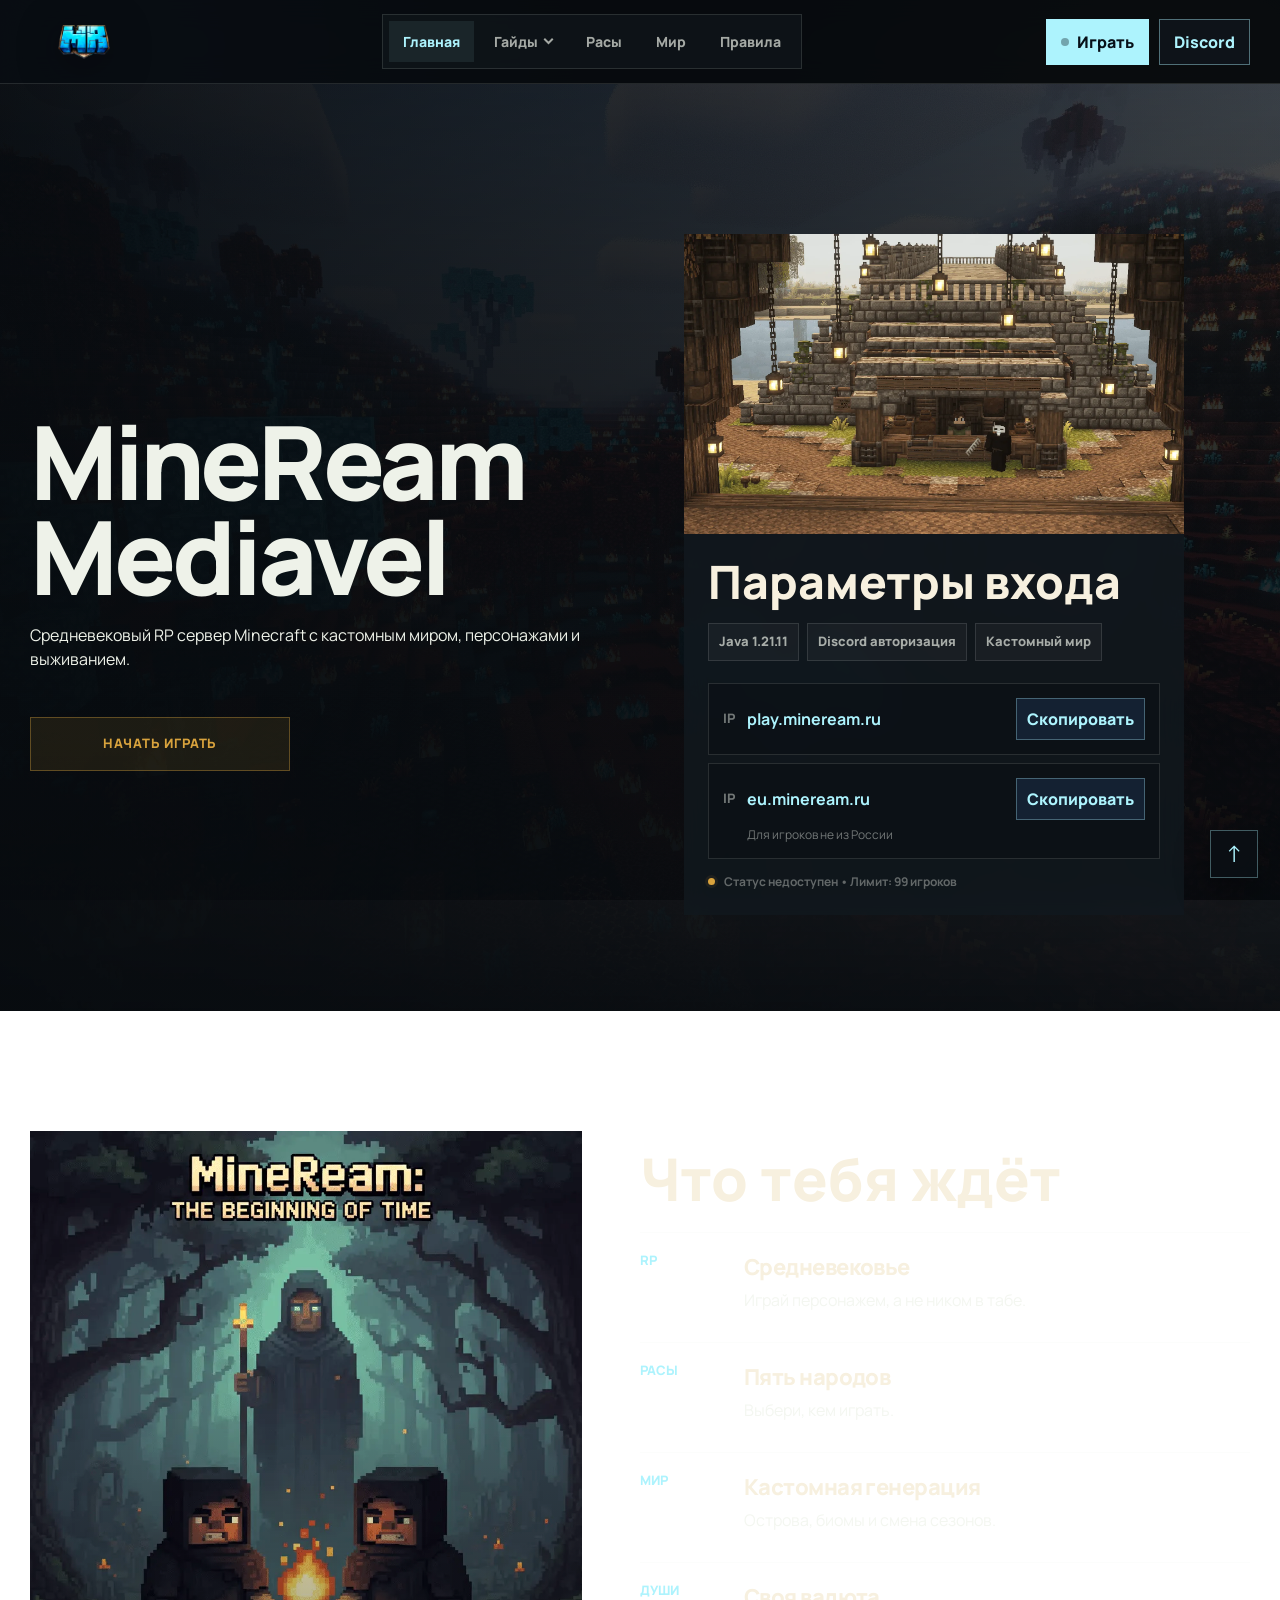
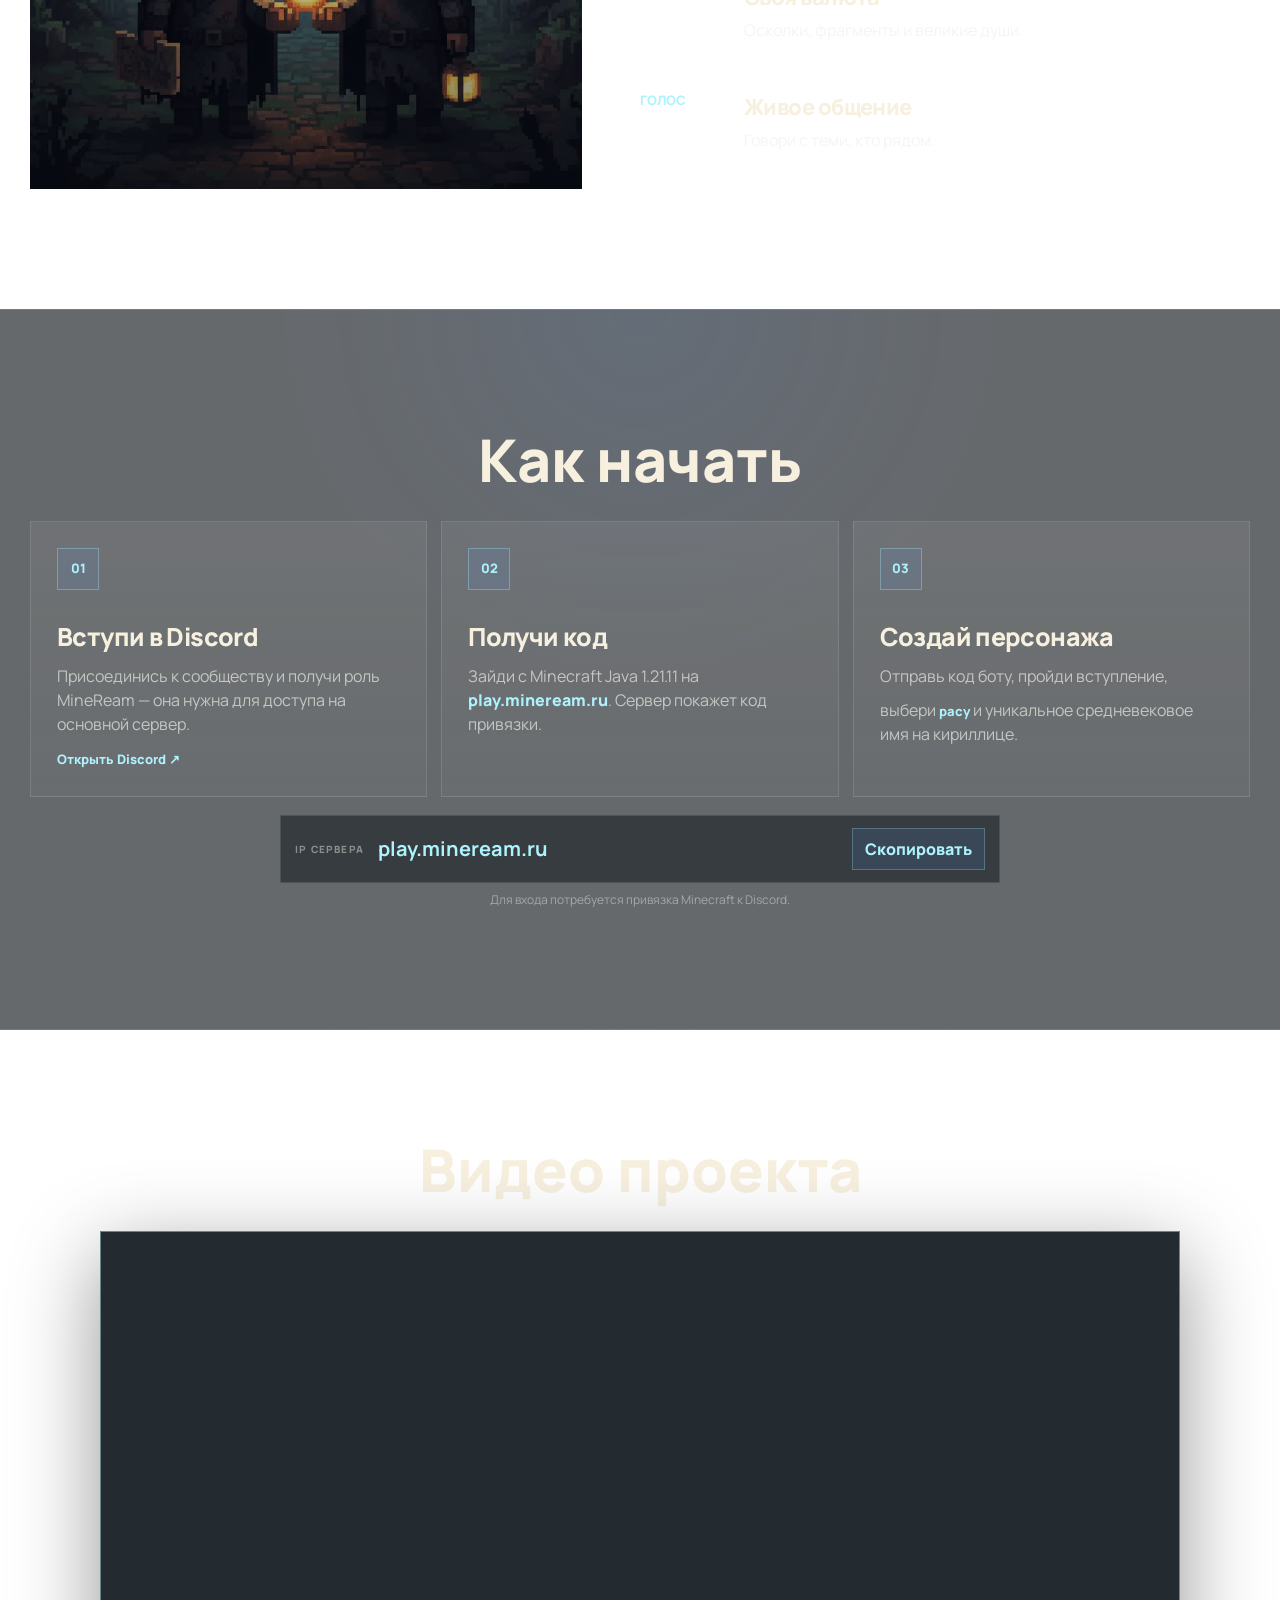
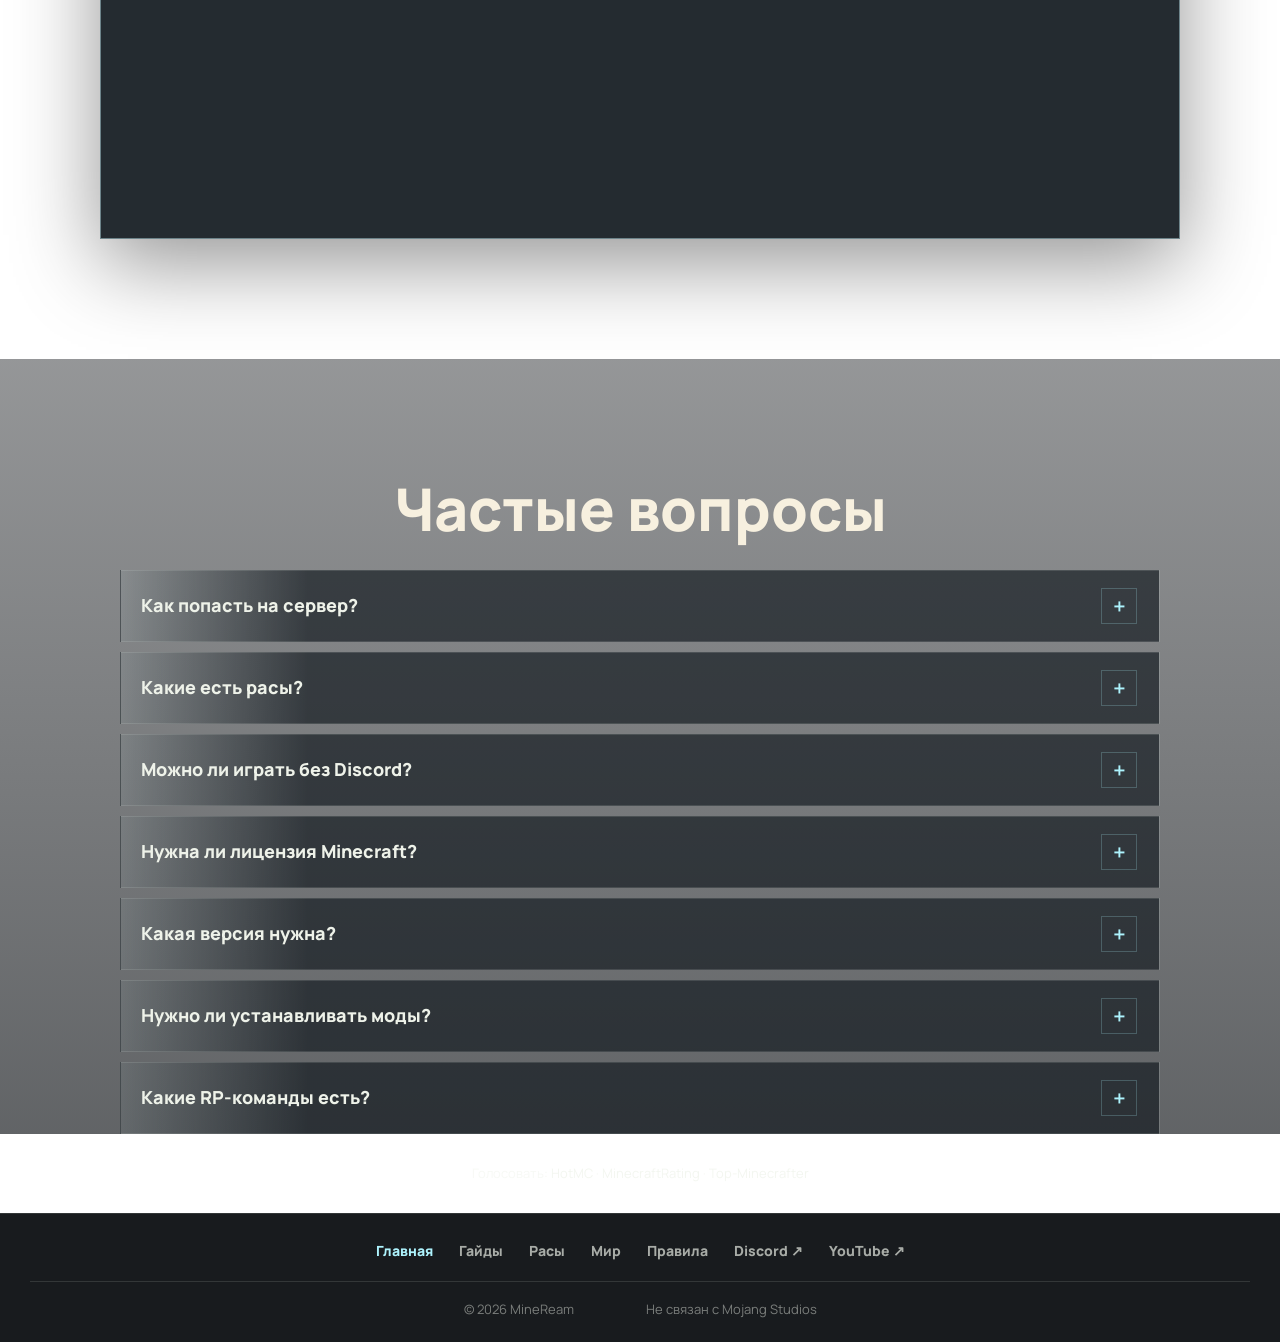
==== commit 4343f194: "Add files via upload" ====
--- a/index.html
+++ b/index.html
@@ -7,7 +7,14 @@
   <link rel="preconnect" href="https://fonts.gstatic.com" crossorigin>
   <link href="https://fonts.googleapis.com/css2?family=Manrope:wght@400;500;600;700;800&display=swap" rel="stylesheet">
   <title>MineReam Mediavel</title>
-  <meta name="description" content="MineReam Mediavel - средневековый RP сервер Minecraft с кастомным миром, Discord-входом и живой ролью.">
+  <meta name="description" content="MineReam Mediavel - средневековый RP сервер Minecraft: пять рас, голосовой чат, своя валюта на душах, Тотемы-приваты и кастомный мир.">
+  <meta property="og:type" content="website">
+  <meta property="og:site_name" content="MineReam Mediavel">
+  <meta property="og:title" content="MineReam Mediavel - средневековый RP сервер Minecraft">
+  <meta property="og:description" content="Пять рас, голосовой чат, своя валюта на душах, Тотемы-приваты и кастомный мир. Java 1.21.11, play.mineream.ru">
+  <meta property="og:url" content="https://mineream.ru/">
+  <meta property="og:image" content="https://mineream.ru/assets/spawn-bridge.webp">
+  <meta name="twitter:card" content="summary_large_image">
   <link rel="stylesheet" href="styles.css">
 </head>
 <body id="top">
@@ -54,11 +61,20 @@
               <a class="nav-dropdown-all" href="guides.html">Все гайды <span aria-hidden="true">→</span></a>
             </div>
           </div>
+          <a href="races.html">Расы</a>
           <a href="world.html">Мир</a>
           <a href="rules.html">Правила</a>
         </nav>
         <div class="header-actions">
+          <button class="header-play" type="button" data-copy="play.mineream.ru" aria-label="Скопировать IP play.mineream.ru">
+            <span class="header-play-dot" data-online-dot aria-hidden="true"></span>
+            <span>Играть</span>
+            <small data-online-count></small>
+          </button>
           <a class="discord-link" href="https://discord.gg/bby9jnJpbg" target="_blank" rel="noreferrer">Discord</a>
+          <button class="nav-burger" type="button" data-nav-toggle aria-label="Открыть меню" aria-expanded="false">
+            <span></span>
+          </button>
         </div>
       </div>
     </header>
@@ -89,6 +105,12 @@
                 <strong>play.mineream.ru</strong>
                 <button data-copy="play.mineream.ru" type="button">Скопировать</button>
               </div>
+              <div class="server-ip-line">
+                <span>IP</span>
+                <strong>eu.mineream.ru</strong>
+                <button data-copy="eu.mineream.ru" type="button">Скопировать</button>
+                <small>Для игроков не из России</small>
+              </div>
               <span class="hero-online-status is-checking" id="hero-online-status" data-server-status role="status" aria-live="polite">
                 <span class="status-indicator" id="status-indicator" aria-hidden="true"></span>
                 <span class="status-text" id="status-text" data-server-status-text>Проверяем сервер • Игроков: — / 99</span>
@@ -104,20 +126,27 @@
             <img src="assets/mineream-short.webp" alt="MineReam Mediavel">
           </button>
           <div class="quick-showcase-body">
-            <h2>MineReam коротко</h2>
+            <h2>Что тебя ждёт</h2>
             <div class="quick-feature-list">
               <article>
                 <span>RP</span>
                 <div>
                   <h3>Средневековье</h3>
-                  <p>Играй персонажем, а не просто ником в табе.</p>
+                  <p>Играй персонажем, а не ником в табе.</p>
+                </div>
+              </article>
+              <article>
+                <span>Расы</span>
+                <div>
+                  <h3>Пять народов</h3>
+                  <p>Выбери, кем играть.</p>
                 </div>
               </article>
               <article>
                 <span>Мир</span>
                 <div>
                   <h3>Кастомная генерация</h3>
-                  <p>Острова, биомы и места для поселений.</p>
+                  <p>Острова, биомы и смена сезонов.</p>
                 </div>
               </article>
               <article>
@@ -128,10 +157,10 @@
                 </div>
               </article>
               <article>
-                <span>Вход</span>
-                <div>
-                  <h3>Через Discord</h3>
-                  <p>Доступ, связь и объявления в одном месте.</p>
+                <span>Голос</span>
+                <div>
+                  <h3>Живое общение</h3>
+                  <p>Говори с теми, кто рядом.</p>
                 </div>
               </article>
             </div>
@@ -163,7 +192,7 @@
             <span class="start-step-number">03</span>
             <div>
               <h3>Создай персонажа</h3>
-              <p>Отправь код боту, пройди вступление и выбери уникальное средневековое имя на кириллице.</p>
+              <p>Отправь код боту, пройди вступление, выбери <a class="start-step-link" href="races.html">расу</a> и уникальное средневековое имя на кириллице.</p>
             </div>
           </article>
         </div>
@@ -200,6 +229,10 @@
             <div class="faq-answer"><p>Зайди на <button class="faq-accent faq-copy" type="button" data-copy="play.mineream.ru">play.mineream.ru</button>, узнай код привязки, затем открой Discord и отправь этот код боту.</p></div>
           </details>
           <details class="faq-item">
+            <summary><span>Какие есть расы?</span><i aria-hidden="true">＋</i></summary>
+            <div class="faq-answer"><p>Человек, Эльф, Гном, Огнерождённый и Пустотник. Подробнее — на странице <a class="faq-accent" href="races.html">Расы</a>.</p></div>
+          </details>
+          <details class="faq-item">
             <summary><span>Можно ли играть без Discord?</span><i aria-hidden="true">＋</i></summary>
             <div class="faq-answer"><p>Нет. Discord нужен для привязки аккаунта, доступа к серверу и связи с администрацией.</p></div>
           </details>
@@ -221,41 +254,26 @@
           </details>
         </div>
       </section>
-      <footer class="site-footer site-footer-expanded">
-        <div class="container footer-main">
-          <div class="footer-about">
-            <img src="assets/mr-logo.webp" alt="Логотип MineReam" class="footer-logo" loading="lazy">
-            <p>Средневековый RP-сервер Minecraft с кастомным миром, живыми персонажами и общей историей игроков.</p>
-          </div>
-          <div class="footer-column">
-            <h3>Навигация</h3>
-            <nav aria-label="Основная навигация внизу страницы">
-              <a href="index.html" aria-current="page">Главная</a>
-              <a href="guides.html">Гайды</a>
-              <a href="brewery.html">Brewery</a>
-              <a href="world.html">Мир</a>
-              <a href="rules.html">Правила</a>
-            </nav>
-          </div>
-          <div class="footer-column">
-            <h3>Игрокам</h3>
-            <nav aria-label="Разделы главной страницы">
-              <a href="#start-playing">Как начать</a>
-              <a href="#faq">Частые вопросы</a>
-              <a href="#server">IP сервера</a>
-            </nav>
-          </div>
-          <div class="footer-column">
-            <h3>Сообщество</h3>
-            <nav aria-label="Социальные ссылки">
-              <a href="https://discord.gg/bby9jnJpbg" target="_blank" rel="noreferrer">Discord ↗</a>
-              <a href="https://www.youtube.com/watch?v=HEm90byZzSM" target="_blank" rel="noreferrer">YouTube ↗</a>
-            </nav>
-          </div>
-        </div>
-        <div class="container footer-inner">
-          <span>© 2026 MineReam. Все права защищены.</span>
-          <span>Не является официальным продуктом Mojang Studios.</span>
+      <div class="container page-vote">Голосовать:
+        <a href="https://hotmc.ru/vote-235838" target="_blank" rel="noreferrer">HotMC</a> ·
+        <a href="https://minecraftrating.ru/vote/272748/" target="_blank" rel="noreferrer">MinecraftRating</a> ·
+        <a href="https://top-minecrafter.com/server/mineream-mediavel/" target="_blank" rel="noreferrer">Top-Minecrafter</a>
+      </div>
+      <footer class="site-footer site-footer-compact">
+        <div class="container footer-compact-top">
+          <nav class="footer-links" aria-label="Разделы сайта">
+            <a href="index.html" aria-current="page">Главная</a>
+            <a href="guides.html">Гайды</a>
+            <a href="races.html">Расы</a>
+            <a href="world.html">Мир</a>
+            <a href="rules.html">Правила</a>
+            <a href="https://discord.gg/bby9jnJpbg" target="_blank" rel="noreferrer">Discord ↗</a>
+            <a href="https://www.youtube.com/watch?v=HEm90byZzSM" target="_blank" rel="noreferrer">YouTube ↗</a>
+          </nav>
+        </div>
+        <div class="container footer-compact-bottom">
+          <span>© 2026 MineReam</span>
+          <span>Не связан с Mojang Studios</span>
         </div>
       </footer>
     </main>
--- a/styles.css
+++ b/styles.css
@@ -33,15 +33,18 @@
 a { color: inherit; text-decoration: none; }
 button { font: inherit; }
 
-.page-shell { overflow: hidden; }
+/* clip, а не hidden: hidden ломает прилипание шапки */
+.page-shell { overflow-x: clip; }
 .container {
   width: min(1220px, calc(100% - 36px));
   margin: 0 auto;
 }
 .site-header {
-  position: relative;
+  position: sticky;
+  top: 0;
   z-index: 50;
   padding: 14px 0;
+  transition: padding 0.2s ease, box-shadow 0.2s ease;
   background: rgba(7, 11, 15, 0.86);
   border-bottom: 1px solid var(--line);
   backdrop-filter: blur(14px);
@@ -78,12 +81,21 @@
 }
 .main-nav > a:hover,
 .nav-dropdown-toggle:hover,
+.nav-dropdown:hover .nav-dropdown-toggle,
 .nav-dropdown:focus-within .nav-dropdown-toggle {
   color: var(--cyan);
   background: rgba(173, 243, 253, 0.08);
 }
 .nav-dropdown {
   position: relative;
+}
+.nav-dropdown::after {
+  content: "";
+  position: absolute;
+  top: 100%;
+  left: 0;
+  width: min(330px, calc(100vw - 36px));
+  height: 12px;
 }
 .nav-dropdown-toggle {
   display: inline-flex;
@@ -104,6 +116,7 @@
 }
 .nav-dropdown-menu {
   position: absolute;
+  z-index: 70;
   top: calc(100% + 8px);
   left: 0;
   width: min(330px, calc(100vw - 36px));
@@ -2543,6 +2556,73 @@
   font-size: 12px;
 }
 
+.brewery-ingredient-note {
+  max-width: 860px;
+  margin: 0 0 16px;
+  color: var(--muted);
+  line-height: 1.55;
+}
+
+.brewery-variants {
+  border-top: 1px solid var(--line);
+  border-bottom: 1px solid var(--line);
+  padding: 10px 0;
+}
+
+.brewery-variants summary {
+  display: flex;
+  align-items: center;
+  justify-content: space-between;
+  gap: 12px;
+  color: var(--cyan);
+  font-size: 12px;
+  font-weight: 900;
+  text-transform: uppercase;
+  cursor: pointer;
+}
+
+.brewery-variants summary span {
+  min-width: 24px;
+  color: var(--gold);
+  text-align: right;
+}
+
+.brewery-variant-list {
+  margin-top: 8px;
+}
+
+.brewery-variant-row {
+  display: grid;
+  gap: 4px;
+  padding: 10px 0;
+  border-top: 1px solid var(--line);
+}
+
+.brewery-variant-row strong {
+  color: var(--text);
+}
+
+.brewery-variant-row p,
+.brewery-variant-row small {
+  margin: 0;
+  color: var(--muted);
+  line-height: 1.45;
+}
+
+.brewery-variant-row small {
+  display: block;
+  color: var(--faint);
+}
+
+.brewery-variant-row small + small {
+  margin-top: 3px;
+}
+
+.brewery-variant-row .brewery-variant-effects {
+  margin-top: 3px;
+  color: var(--faint);
+}
+
 @media (max-width: 980px) {
   .brewery-guide-grid,
   .brewery-recipe-grid,
@@ -2689,3 +2769,258 @@
 .brewery-page .brewery-filter-row button.is-active span {
   color: var(--gold);
 }
+
+/* Несколько адресов входа в карточке сервера */
+.server-ip-line + .server-ip-line { margin-top: 8px; }
+.server-ip-line small {
+  grid-column: 2 / -1;
+  margin-top: -6px;
+  color: var(--faint);
+  font-size: 12px;
+}
+@media (max-width: 640px) {
+  .server-ip-line small { grid-column: auto; margin-top: 0; }
+}
+
+/* Страница рас */
+.race-grid {
+  display: grid;
+  grid-template-columns: repeat(2, minmax(0, 1fr));
+  gap: 14px;
+}
+.race-card {
+  --race: var(--cyan);
+  position: relative;
+  display: grid;
+  gap: 14px;
+  padding: 26px;
+  overflow: hidden;
+  border: 1px solid var(--line);
+  border-top: 3px solid var(--race);
+  background: rgba(18, 25, 31, 0.7);
+}
+.race-card::before {
+  content: "";
+  position: absolute;
+  inset: 0;
+  background: radial-gradient(circle at 100% 0%, color-mix(in srgb, var(--race) 16%, transparent), transparent 55%);
+  pointer-events: none;
+}
+.race-card > * { position: relative; }
+.race-card-wide { grid-column: 1 / -1; }
+.race-card time {
+  color: var(--race);
+  font-size: 11px;
+  font-weight: 950;
+  letter-spacing: 0.16em;
+  text-transform: uppercase;
+}
+.race-card h2 {
+  margin: -6px 0 0;
+  color: var(--text);
+  font-size: clamp(28px, 3.4vw, 38px);
+  line-height: 1.05;
+}
+.race-card > p { margin: 0; color: var(--muted); }
+.race-traits {
+  display: grid;
+  gap: 8px;
+  margin: 0;
+  padding: 0;
+  list-style: none;
+}
+.race-traits li {
+  display: grid;
+  grid-template-columns: 22px minmax(0, 1fr);
+  gap: 8px;
+  color: var(--muted);
+}
+.race-traits li::before {
+  content: "+";
+  color: #8fd18a;
+  font-weight: 950;
+  text-align: center;
+}
+.race-traits li.is-minus::before { content: "−"; color: #e27a6f; }
+.race-traits li.is-note::before { content: "•"; color: var(--race); }
+.race-human { --race: #d9c9a3; }
+.race-elf { --race: #8fd18a; }
+.race-dwarf { --race: #d9a33d; }
+.race-fireborn { --race: #e8742a; }
+.race-voidborn { --race: #b48cff; }
+@media (max-width: 760px) {
+  .race-grid { grid-template-columns: 1fr; }
+}
+
+.guide-card p + p { margin-top: 8px; }
+.guide-card code {
+  color: var(--cyan);
+  font-family: inherit;
+  font-weight: 900;
+}
+
+/* Шапка: компактнее при прокрутке, кнопка «Играть», меню на телефоне */
+.site-header.is-scrolled {
+  padding: 8px 0;
+  box-shadow: 0 12px 34px rgba(0, 0, 0, 0.35);
+}
+.header-play {
+  min-height: 42px;
+  display: inline-flex;
+  align-items: center;
+  gap: 8px;
+  padding: 10px 14px;
+  border: 1px solid rgba(173, 243, 253, 0.42);
+  color: #071018;
+  background: var(--cyan);
+  cursor: pointer;
+  font-weight: 900;
+}
+.header-play:hover { background: #c8f8fe; }
+.header-play small {
+  color: rgba(7, 16, 24, 0.66);
+  font-size: 12px;
+  font-weight: 800;
+}
+.header-play small:empty { display: none; }
+.header-play-dot {
+  width: 8px;
+  height: 8px;
+  border-radius: 50%;
+  background: rgba(7, 16, 24, 0.35);
+}
+.header-play-dot.is-online {
+  background: #2f9e5b;
+  box-shadow: 0 0 0 3px rgba(47, 158, 91, 0.22);
+}
+.nav-burger {
+  display: none;
+  width: 42px;
+  height: 42px;
+  place-items: center;
+  border: 1px solid var(--line);
+  background: rgba(18, 25, 31, 0.62);
+  cursor: pointer;
+}
+.nav-burger span,
+.nav-burger span::before,
+.nav-burger span::after {
+  display: block;
+  width: 18px;
+  height: 2px;
+  background: var(--text);
+  transition: transform 0.2s ease, background 0.2s ease;
+}
+.nav-burger span { position: relative; }
+.nav-burger span::before,
+.nav-burger span::after {
+  content: "";
+  position: absolute;
+  left: 0;
+}
+.nav-burger span::before { top: -6px; }
+.nav-burger span::after { top: 6px; }
+.site-header.is-open .nav-burger span { background: transparent; }
+.site-header.is-open .nav-burger span::before { transform: translateY(6px) rotate(45deg); }
+.site-header.is-open .nav-burger span::after { transform: translateY(-6px) rotate(-45deg); }
+
+@media (max-width: 980px) {
+  .header-inner { grid-template-columns: auto minmax(0, 1fr); }
+  .nav-burger { display: inline-grid; }
+  /* размытие фона шапки ломает отрисовку выпадающего меню */
+  .site-header.is-open { backdrop-filter: none; background: rgb(7, 11, 15); }
+  .site-header.is-open .main-nav {
+    position: absolute;
+    top: 100%;
+    left: 0;
+    right: 0;
+    justify-self: stretch;
+    display: flex;
+    flex-direction: column;
+    align-items: stretch;
+    gap: 2px;
+    max-height: calc(100vh - 80px);
+    overflow-y: auto;
+    padding: 12px 18px 18px;
+    border: 0;
+    border-bottom: 1px solid var(--line);
+    background: rgb(7, 11, 15);
+    box-shadow: 0 24px 40px rgba(0, 0, 0, 0.55);
+  }
+  .site-header.is-open .main-nav > a,
+  .site-header.is-open .nav-dropdown-toggle {
+    padding: 13px 12px;
+    font-size: 16px;
+  }
+  .site-header.is-open .nav-dropdown::after,
+  .site-header.is-open .nav-dropdown-caret { display: none; }
+  .site-header.is-open .nav-dropdown-menu {
+    position: static;
+    width: auto;
+    padding: 0 0 6px 12px;
+    border: 0;
+    background: transparent;
+    box-shadow: none;
+    opacity: 1;
+    pointer-events: auto;
+    transform: none;
+    backdrop-filter: none;
+  }
+  .site-header.is-open .nav-dropdown-item { min-height: 46px; }
+  .site-header.is-open .nav-dropdown-all { display: none; }
+}
+@media (max-width: 640px) {
+  .header-actions .discord-link { display: none; }
+  .header-play small { display: none; }
+}
+
+/* Строка голосования сразу под содержимым страницы, без линий */
+/* у секции перед голосованием убираем большой нижний отступ */
+.section:has(+ .page-vote) { padding-bottom: 0; }
+.page-vote {
+  padding: 30px 0 30px;
+  color: var(--faint);
+  font-size: 13px;
+  text-align: center;
+}
+.page-vote a { color: var(--muted); }
+.page-vote a:hover { color: var(--cyan); }
+
+/* Компактный футер: вкладки, полоса, копирайт — всё по центру */
+.site-footer-compact { padding: 26px 0 22px; background: rgba(5, 8, 11, 0.92); }
+.footer-compact-top {
+  display: grid;
+  justify-items: center;
+  text-align: center;
+}
+.footer-links {
+  display: flex;
+  flex-wrap: wrap;
+  justify-content: center;
+  gap: 8px 26px;
+}
+.footer-links a {
+  color: var(--muted);
+  font-size: 14px;
+  font-weight: 800;
+  transition: color 0.18s ease;
+}
+.footer-links a:hover,
+.footer-links a[aria-current="page"] { color: var(--cyan); }
+.footer-compact-bottom {
+  display: flex;
+  justify-content: center;
+  flex-wrap: wrap;
+  gap: 6px 72px;
+  margin-top: 20px;
+  padding-top: 18px;
+  border-top: 1px solid var(--line);
+  color: var(--faint);
+  font-size: 13px;
+  text-align: center;
+}
+@media (max-width: 640px) {
+  .footer-compact-bottom { flex-direction: column; align-items: center; }
+  /* кнопка «наверх» стоит справа внизу — не даём ей лечь на текст */
+  .site-footer-compact { padding-bottom: 70px; }
+}
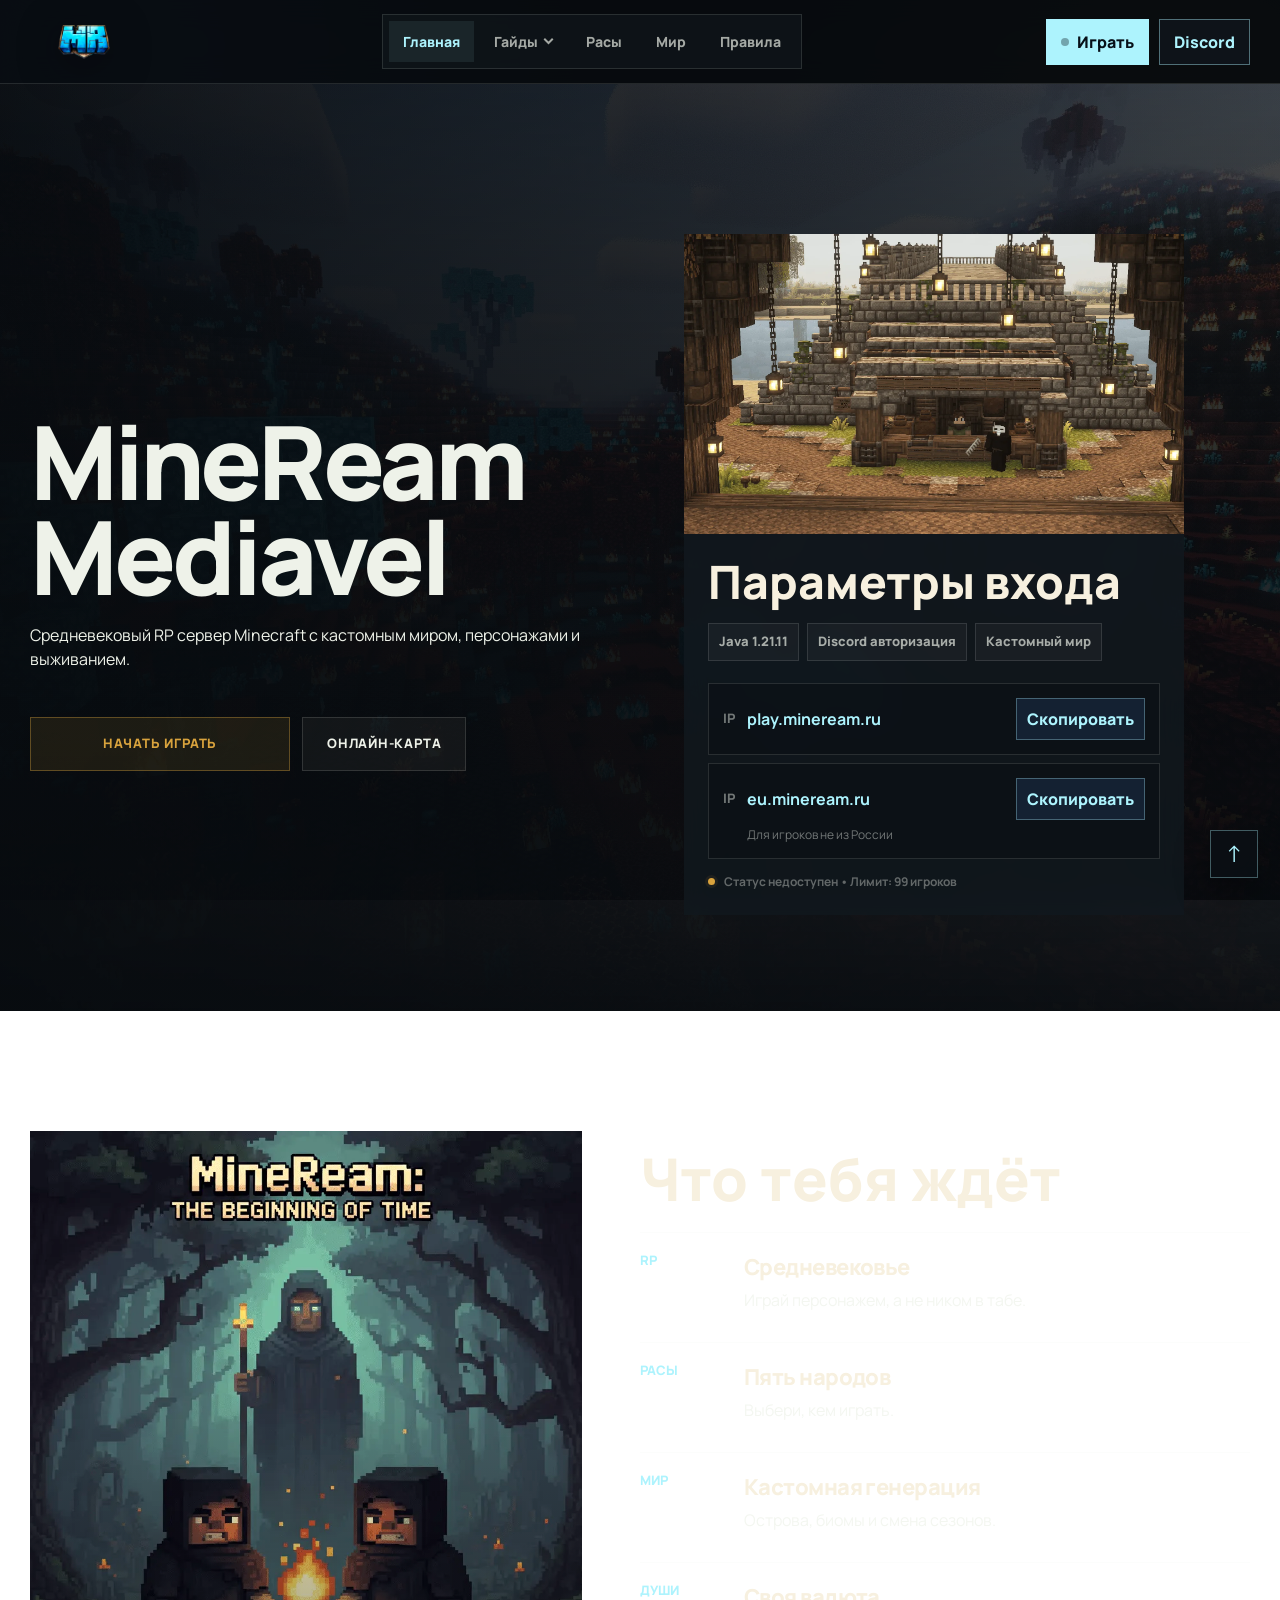
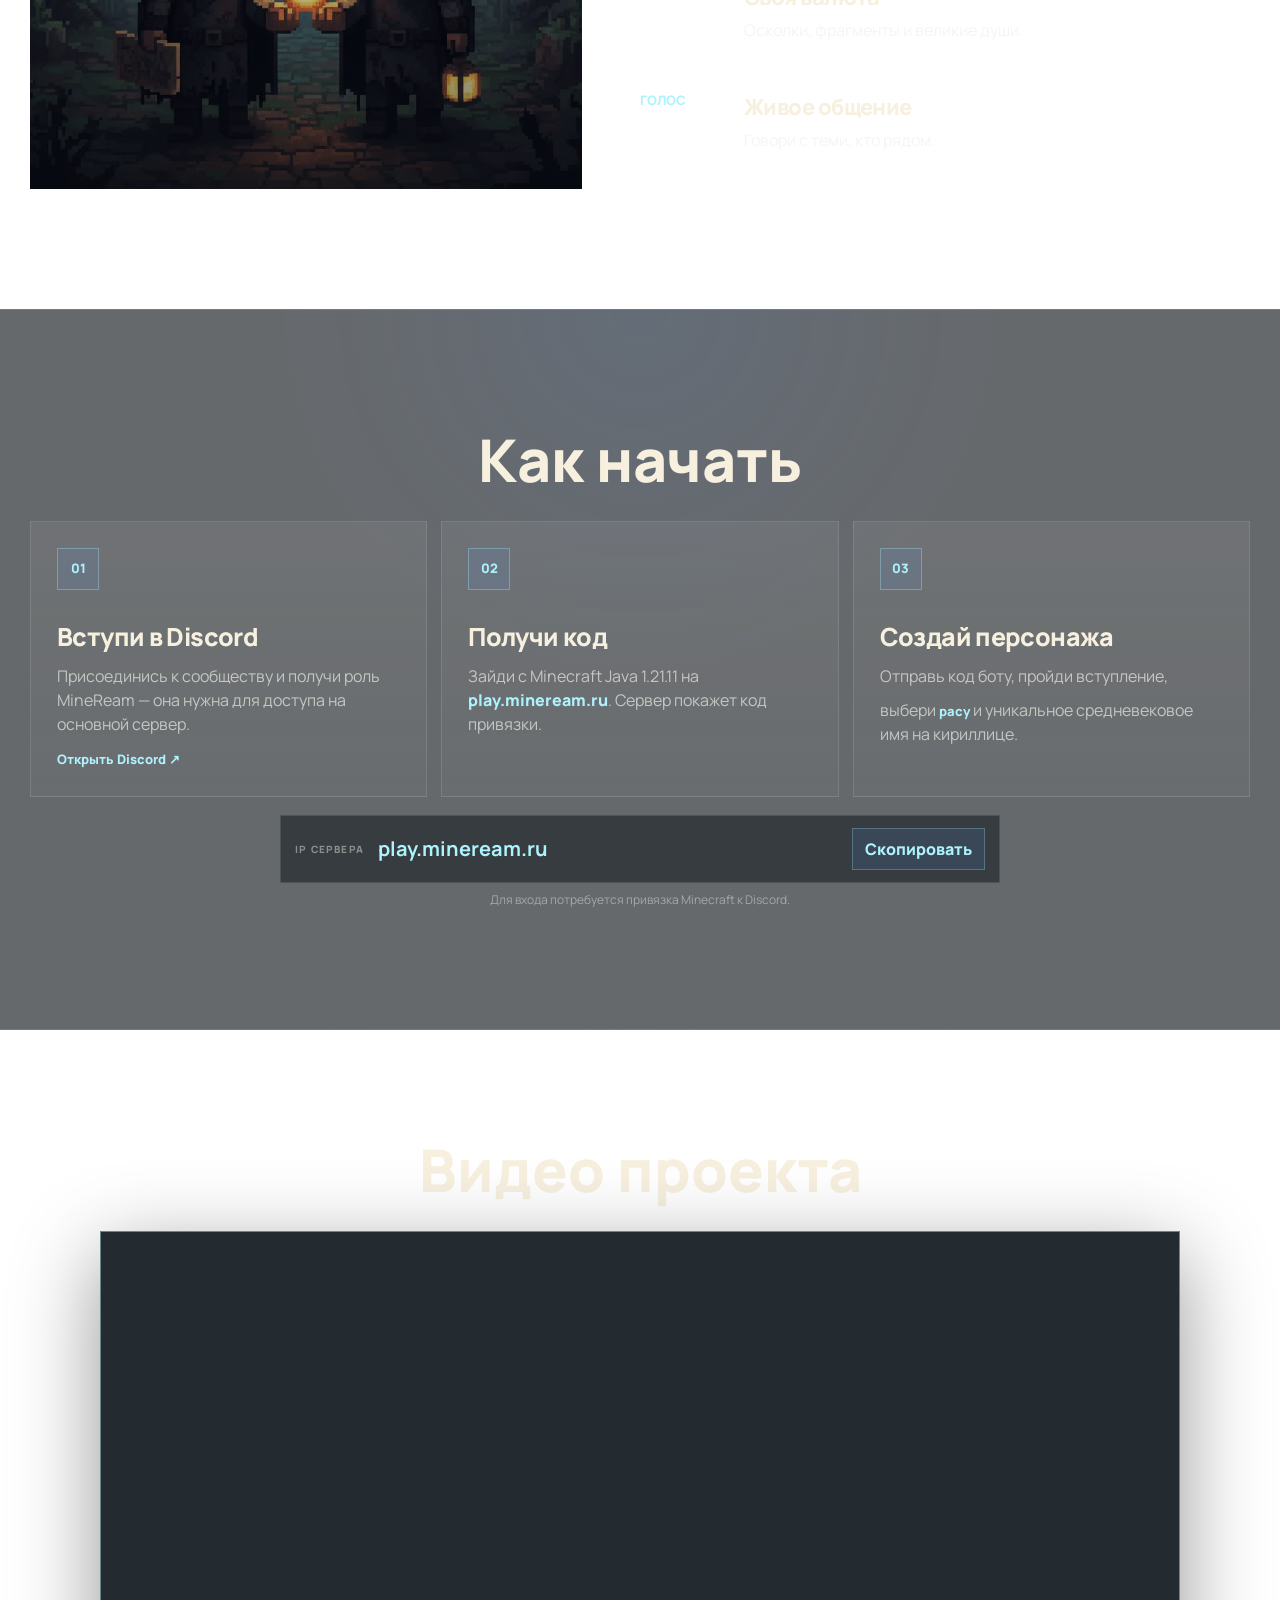
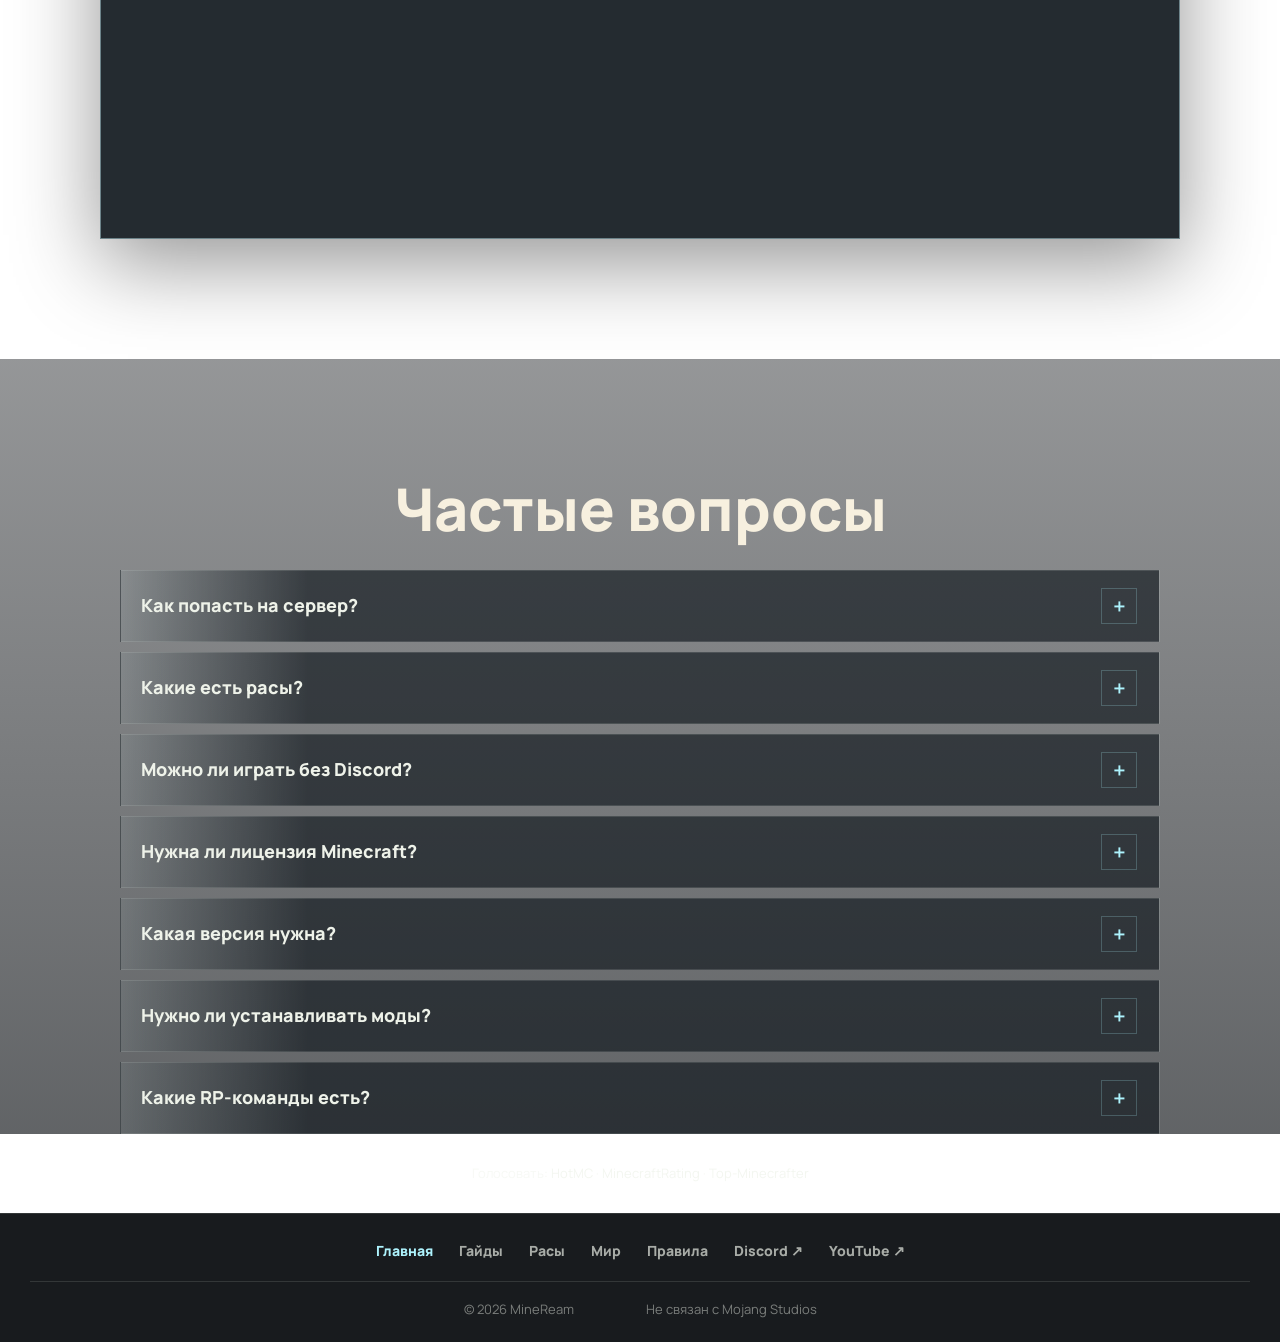
==== commit e3317ab7: "Add files via upload" ====
--- a/index.html
+++ b/index.html
@@ -89,6 +89,7 @@
             <p>Средневековый RP сервер Minecraft с кастомным миром, персонажами и выживанием.</p>
             <div class="hero-actions">
               <a class="hero-action hero-action-primary" href="#start-playing">Начать играть</a>
+              <a class="hero-action" href="world.html#online">Онлайн-карта</a>
             </div>
           </div>
           <article class="server-card" id="server">
--- a/styles.css
+++ b/styles.css
@@ -3023,4 +3023,93 @@
   .footer-compact-bottom { flex-direction: column; align-items: center; }
   /* кнопка «наверх» стоит справа внизу — не даём ей лечь на текст */
   .site-footer-compact { padding-bottom: 70px; }
+}
+
+/* Онлайн-карта (страница «Мир») */
+.online-map-section { padding-bottom: 0; }
+.online-map {
+  display: grid;
+  grid-template-columns: minmax(0, 1.08fr) minmax(320px, 0.92fr);
+  gap: 18px;
+  align-items: stretch;
+}
+.online-map-preview {
+  position: relative;
+  min-height: 320px;
+  overflow: hidden;
+  border: 1px solid var(--line-strong);
+  box-shadow: var(--shadow);
+}
+.online-map-preview img {
+  position: absolute;
+  inset: 0;
+  width: 100%;
+  height: 100%;
+  object-fit: cover;
+}
+.online-map-live {
+  position: absolute;
+  left: 14px;
+  top: 14px;
+  display: inline-flex;
+  align-items: center;
+  gap: 8px;
+  padding: 7px 11px;
+  border: 1px solid rgba(173, 243, 253, 0.32);
+  color: var(--cyan);
+  background: rgba(7, 11, 15, 0.72);
+  font-size: 12px;
+  font-weight: 900;
+  text-transform: uppercase;
+  letter-spacing: 0.06em;
+}
+.online-map-live i {
+  width: 8px;
+  height: 8px;
+  border-radius: 50%;
+  background: #5cc98b;
+  box-shadow: 0 0 0 0 rgba(92, 201, 139, 0.6);
+  animation: online-map-pulse 2s infinite;
+}
+@keyframes online-map-pulse {
+  70% { box-shadow: 0 0 0 8px rgba(92, 201, 139, 0); }
+  100% { box-shadow: 0 0 0 0 rgba(92, 201, 139, 0); }
+}
+.online-map-body {
+  display: flex;
+  flex-direction: column;
+  justify-content: center;
+  padding: clamp(22px, 3vw, 34px);
+  border: 1px solid var(--line);
+  background: var(--panel);
+}
+.online-map-body h2 { font-size: clamp(30px, 4vw, 46px); }
+.online-map-body > p { color: var(--muted); }
+.server-ip-line .map-open {
+  min-height: 36px;
+  display: inline-flex;
+  align-items: center;
+  padding: 8px 12px;
+  border: 1px solid rgba(173, 243, 253, 0.32);
+  color: var(--cyan);
+  background: rgba(79, 148, 252, 0.12);
+  font-weight: 900;
+}
+.server-ip-line .map-open:hover { background: rgba(79, 148, 252, 0.22); }
+.online-map-hint {
+  margin: 16px 0 0;
+  color: var(--faint);
+  font-size: 14px;
+}
+.online-map-hint code {
+  padding: 2px 7px;
+  border: 1px solid var(--line);
+  color: var(--cyan);
+  background: rgba(255, 255, 255, 0.04);
+  font-family: inherit;
+  font-weight: 800;
+}
+@media (max-width: 900px) {
+  .online-map { grid-template-columns: 1fr; }
+  .online-map-preview { min-height: 240px; }
 }
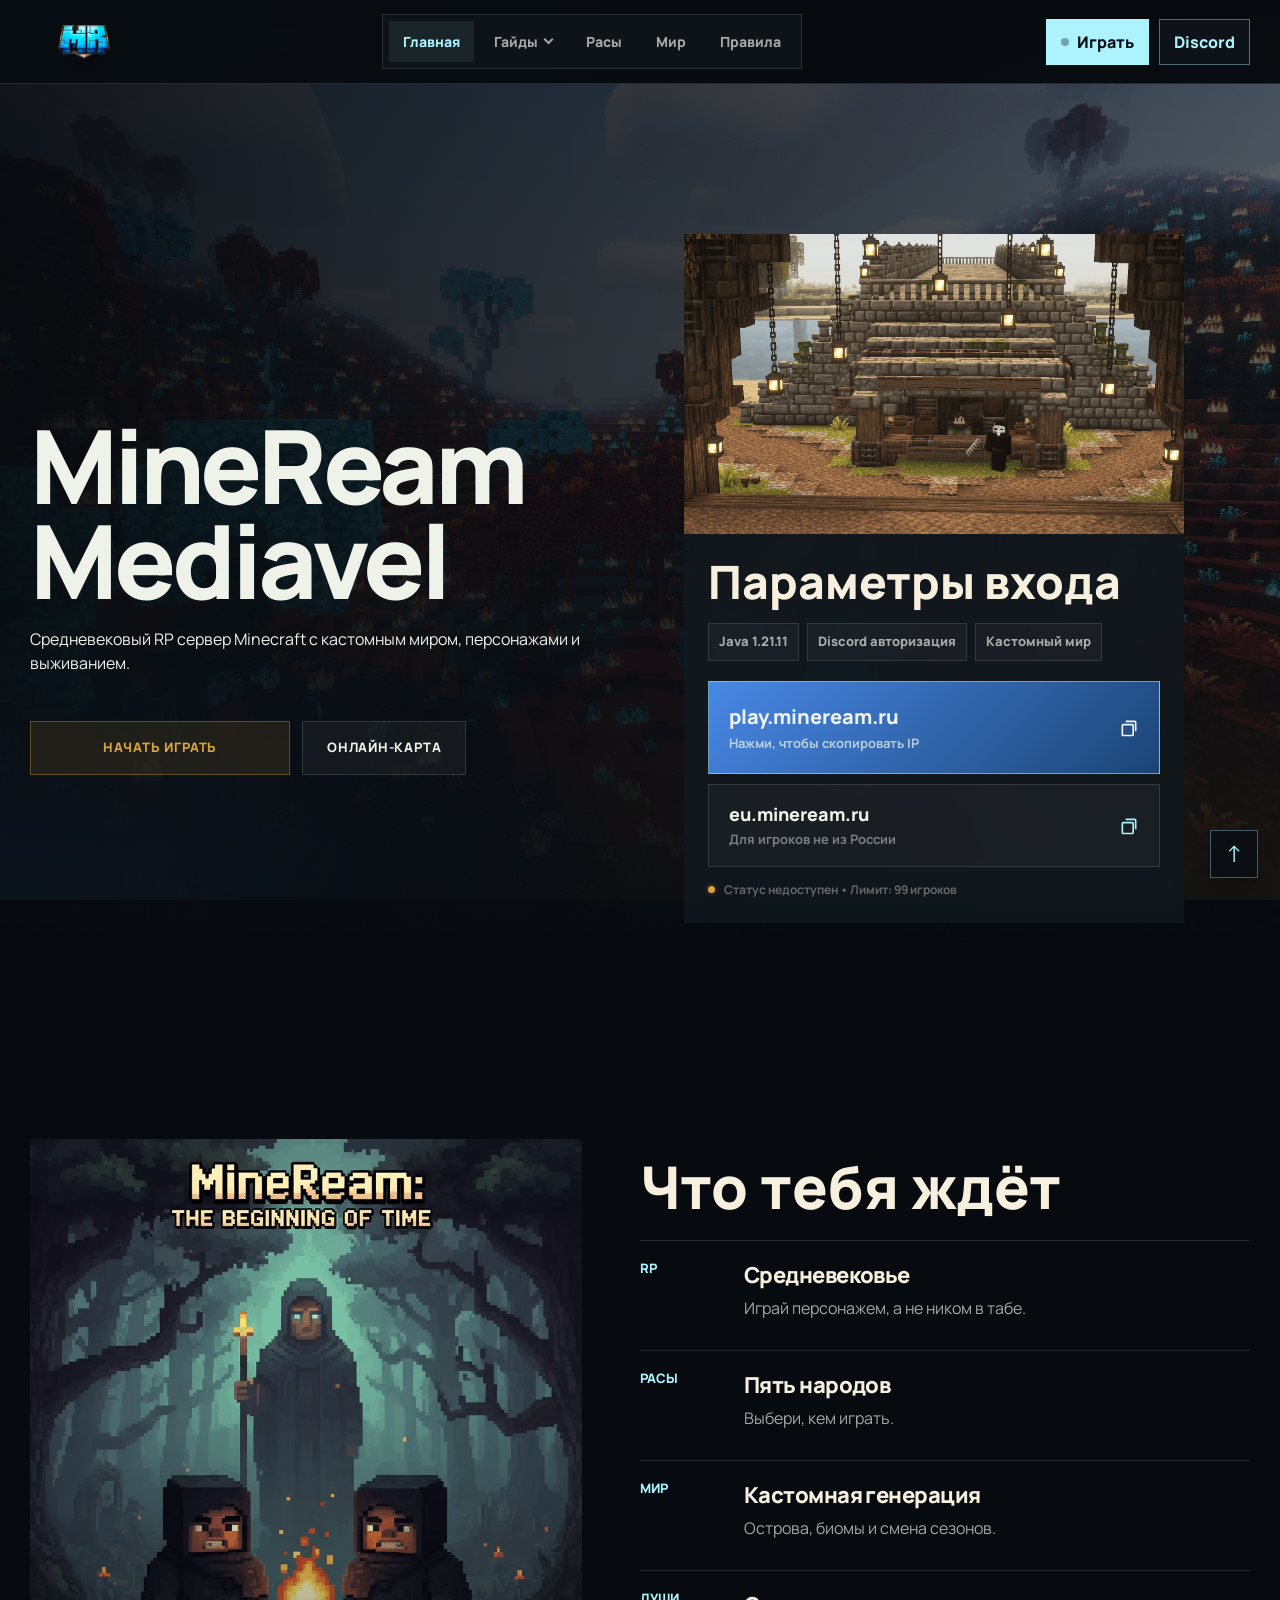
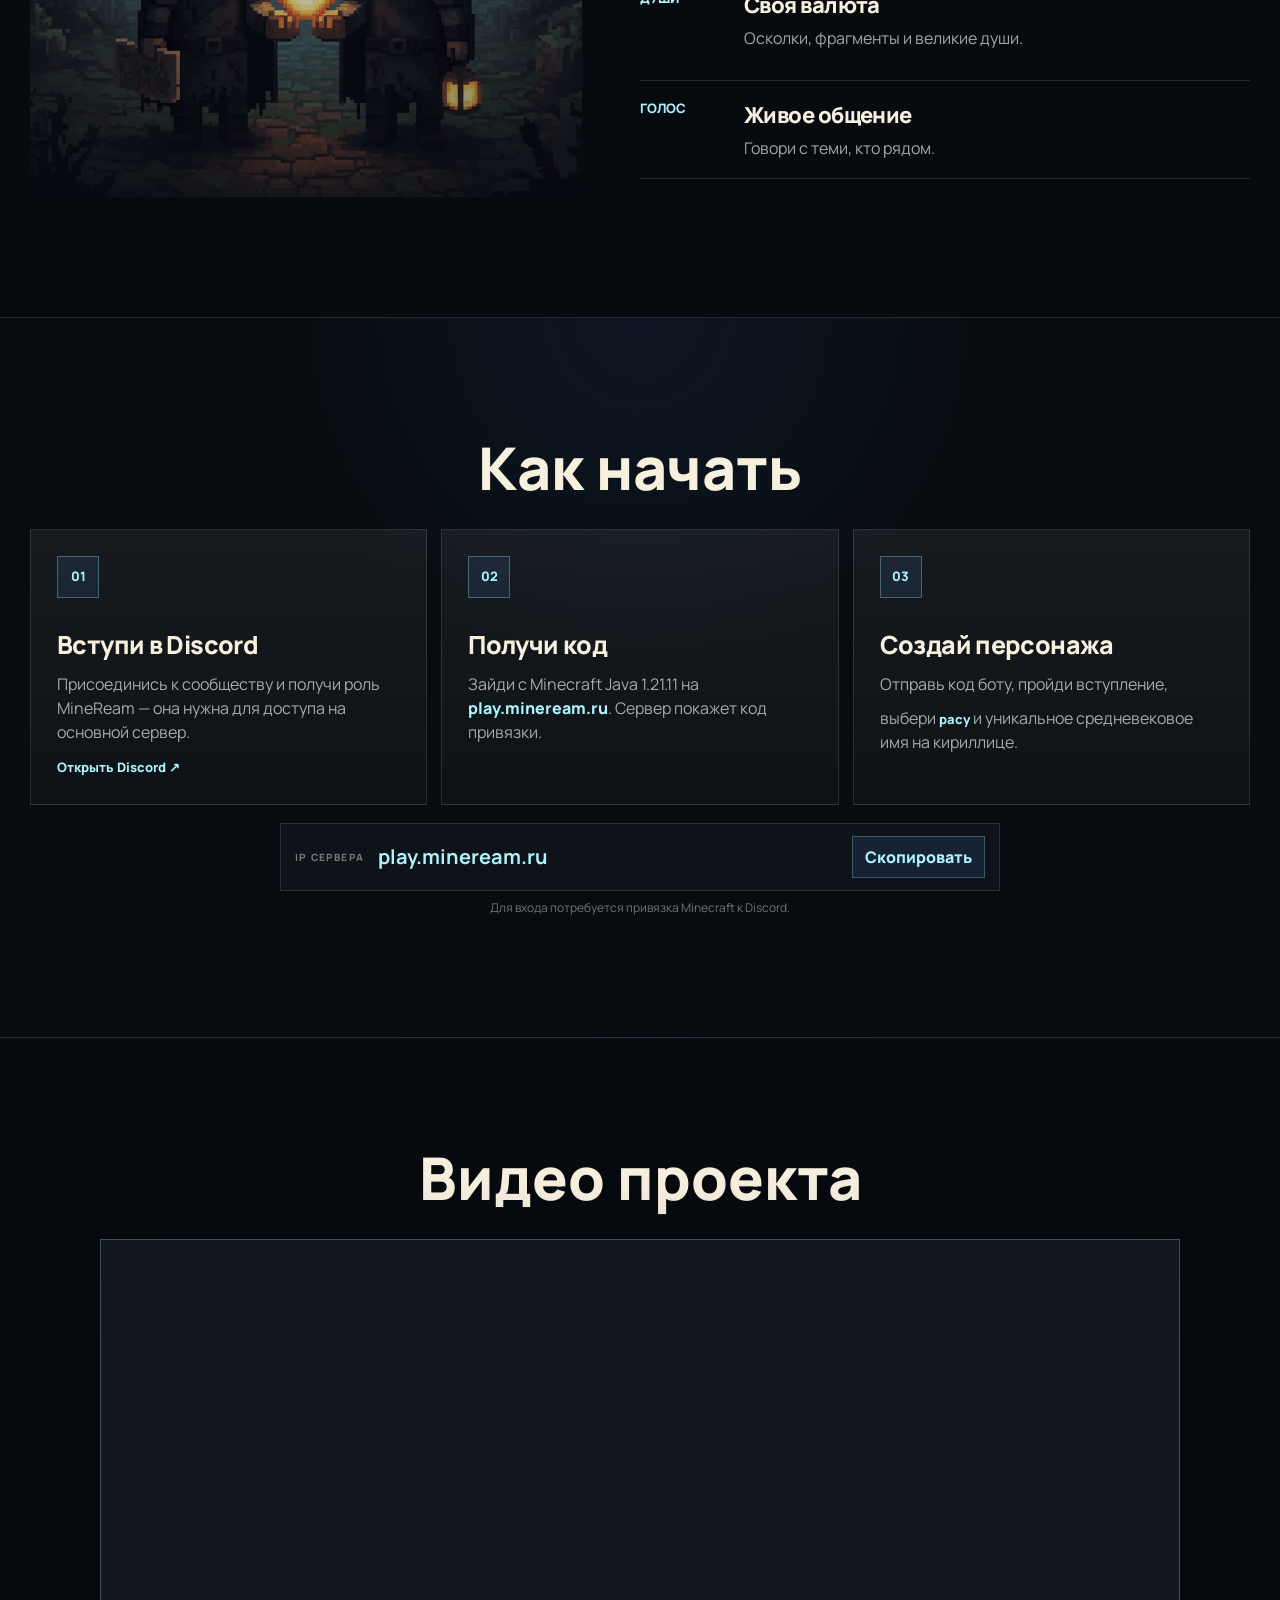
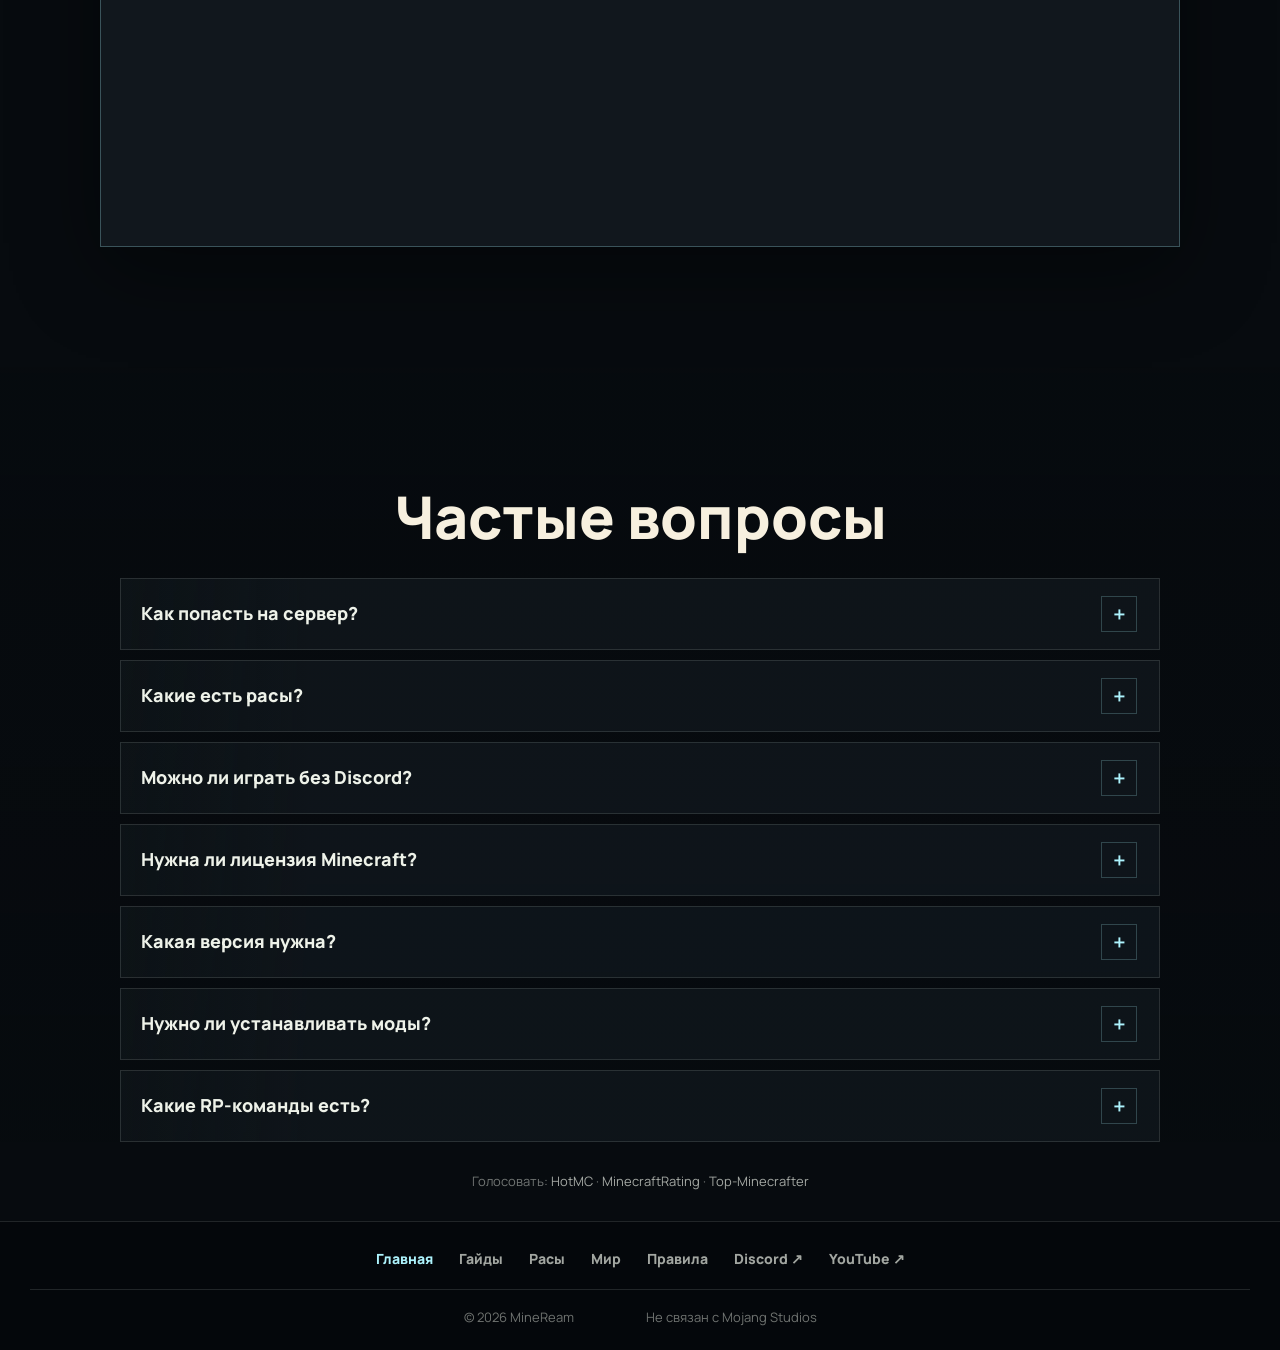
==== commit b997f508: "Add files via upload" ====
--- a/index.html
+++ b/index.html
@@ -101,16 +101,15 @@
                 <span>Discord авторизация</span>
                 <span>Кастомный мир</span>
               </div>
-              <div class="server-ip-line">
-                <span>IP</span>
-                <strong>play.mineream.ru</strong>
-                <button data-copy="play.mineream.ru" type="button">Скопировать</button>
-              </div>
-              <div class="server-ip-line">
-                <span>IP</span>
-                <strong>eu.mineream.ru</strong>
-                <button data-copy="eu.mineream.ru" type="button">Скопировать</button>
-                <small>Для игроков не из России</small>
+              <div class="map-links server-links">
+                <button class="map-link map-link-primary" data-copy="play.mineream.ru" type="button">
+                  <span><strong>play.mineream.ru</strong><small>Нажми, чтобы скопировать IP</small></span>
+                  <i aria-hidden="true"><svg viewBox="0 0 24 24"><path d="M8 3h11a2 2 0 0 1 2 2v11h-2V5H8V3Zm-3 4h11a2 2 0 0 1 2 2v11a2 2 0 0 1-2 2H5a2 2 0 0 1-2-2V9a2 2 0 0 1 2-2Zm0 2v11h11V9H5Z"/></svg></i>
+                </button>
+                <button class="map-link" data-copy="eu.mineream.ru" type="button">
+                  <span><strong>eu.mineream.ru</strong><small>Для игроков не из России</small></span>
+                  <i aria-hidden="true"><svg viewBox="0 0 24 24"><path d="M8 3h11a2 2 0 0 1 2 2v11h-2V5H8V3Zm-3 4h11a2 2 0 0 1 2 2v11a2 2 0 0 1-2 2H5a2 2 0 0 1-2-2V9a2 2 0 0 1 2-2Zm0 2v11h11V9H5Z"/></svg></i>
+                </button>
               </div>
               <span class="hero-online-status is-checking" id="hero-online-status" data-server-status role="status" aria-live="polite">
                 <span class="status-indicator" id="status-indicator" aria-hidden="true"></span>
--- a/styles.css
+++ b/styles.css
@@ -22,10 +22,7 @@
 body {
   margin: 0;
   color: var(--text);
-  background:
-    radial-gradient(circle at 8% 4%, rgba(79, 148, 252, 0.14), transparent 34%),
-    radial-gradient(circle at 92% 18%, rgba(217, 163, 61, 0.11), transparent 30%),
-    linear-gradient(180deg, #080c10 0%, #0b1015 48%, #080b0e 100%);
+  background: var(--bg);
   font-family: "Manrope", "Segoe UI", Arial, sans-serif;
   line-height: 1.5;
 }
@@ -2726,10 +2723,7 @@
 }
 
 /* Brewery filters: no background flash on click */
-body {
-  background-attachment: fixed;
-  background-size: 100vw 100vh;
-}
+/* Фон сайта - отдельный неподвижный слой (body::before), см. «Фон сайта» в конце файла */
 
 .brewery-page .brewery-filter-row button,
 .brewery-page .brewery-filter-row button:hover,
@@ -3029,23 +3023,36 @@
 .online-map-section { padding-bottom: 0; }
 .online-map {
   display: grid;
-  grid-template-columns: minmax(0, 1.08fr) minmax(320px, 0.92fr);
+  grid-template-columns: repeat(2, minmax(0, 1fr));
   gap: 18px;
   align-items: stretch;
 }
 .online-map-preview {
   position: relative;
-  min-height: 320px;
+  align-self: center;
+  display: block;
+  width: 100%;
+  padding: 0;
+  background: none;
+  cursor: zoom-in;
   overflow: hidden;
   border: 1px solid var(--line-strong);
   box-shadow: var(--shadow);
 }
+/* Карта целиком, без обрезки; по клику открывается крупно */
 .online-map-preview img {
-  position: absolute;
-  inset: 0;
   width: 100%;
-  height: 100%;
-  object-fit: cover;
+  height: auto;
+  transition: transform 0.25s ease, filter 0.25s ease;
+}
+.online-map-preview:hover img,
+.online-map-preview:focus-visible img {
+  transform: scale(1.025);
+  filter: saturate(1.1) contrast(1.05);
+}
+.online-map-preview:focus-visible {
+  outline: 2px solid var(--cyan);
+  outline-offset: 3px;
 }
 .online-map-live {
   position: absolute;
@@ -3085,31 +3092,120 @@
 }
 .online-map-body h2 { font-size: clamp(30px, 4vw, 46px); }
 .online-map-body > p { color: var(--muted); }
-.server-ip-line .map-open {
-  min-height: 36px;
-  display: inline-flex;
-  align-items: center;
-  padding: 8px 12px;
-  border: 1px solid rgba(173, 243, 253, 0.32);
-  color: var(--cyan);
-  background: rgba(79, 148, 252, 0.12);
-  font-weight: 900;
-}
-.server-ip-line .map-open:hover { background: rgba(79, 148, 252, 0.22); }
-.online-map-hint {
-  margin: 16px 0 0;
-  color: var(--faint);
-  font-size: 14px;
-}
-.online-map-hint code {
-  padding: 2px 7px;
-  border: 1px solid var(--line);
-  color: var(--cyan);
-  background: rgba(255, 255, 255, 0.04);
-  font-family: inherit;
-  font-weight: 800;
-}
 @media (max-width: 900px) {
   .online-map { grid-template-columns: 1fr; }
-  .online-map-preview { min-height: 240px; }
-}+}
+
+/* Фон сайта: свой градиент отдельным неподвижным слоем.
+   background-attachment: fixed на телефонах не работает и даёт полосы-стыки, а этот слой - нет. */
+body::before {
+  content: "";
+  position: fixed;
+  inset: 0;
+  z-index: -1;
+  pointer-events: none;
+  background:
+    radial-gradient(120% 70% at 0% 0%, rgba(79, 148, 252, 0.16), transparent 60%),
+    radial-gradient(90% 60% at 100% 22%, rgba(173, 243, 253, 0.07), transparent 62%),
+    radial-gradient(110% 70% at 100% 100%, rgba(217, 163, 61, 0.08), transparent 60%),
+    radial-gradient(90% 60% at 0% 100%, rgba(79, 148, 252, 0.07), transparent 60%),
+    linear-gradient(180deg, #080d12 0%, #0a1016 50%, #070b0f 100%);
+}
+/* Картинка шапки главной плавно растворяется в фон - без резкого края */
+.hero-bg {
+  -webkit-mask-image: linear-gradient(180deg, #000 0%, #000 35%, transparent 92%);
+  mask-image: linear-gradient(180deg, #000 0%, #000 35%, transparent 92%);
+}
+.hero-bg::after {
+  background: linear-gradient(90deg, rgba(7, 11, 15, 0.9), rgba(7, 11, 15, 0.3));
+}/* Шапки внутренних страниц: картинка плавно уходит в фон, без линии снизу */
+.rules-hero {
+  --hero-img: url("assets/keeper-hall.webp");
+  position: relative;
+  isolation: isolate;
+  border-bottom: 0;
+  background: none;
+}
+.guides-hero { --hero-img: url("assets/chronicle-room.webp"); background: none; }
+.rules-hero::before {
+  content: "";
+  position: absolute;
+  inset: 0;
+  z-index: -1;
+  background:
+    linear-gradient(180deg, rgba(7, 11, 15, 0.7), rgba(7, 11, 15, 0.86)),
+    var(--hero-img) center/cover;
+  -webkit-mask-image: linear-gradient(180deg, transparent 0%, #000 30%, #000 55%, transparent 100%);
+  mask-image: linear-gradient(180deg, transparent 0%, #000 30%, #000 55%, transparent 100%);
+}
+/* Биомы на всю ширину (страница «Мир») */
+.biome-grid-wide { grid-template-columns: repeat(5, minmax(0, 1fr)); }
+@media (max-width: 1100px) { .biome-grid-wide { grid-template-columns: repeat(3, minmax(0, 1fr)); } }
+@media (max-width: 760px) { .biome-grid-wide { grid-template-columns: repeat(2, minmax(0, 1fr)); } }
+/* Ссылки на онлайн-карту: две крупные кнопки */
+.map-links {
+  display: grid;
+  gap: 10px;
+}
+.map-link {
+  display: flex;
+  align-items: center;
+  justify-content: space-between;
+  gap: 16px;
+  padding: 16px 20px;
+  border: 1px solid var(--line);
+  color: var(--text);
+  background: rgba(255, 255, 255, 0.035);
+  transition: transform 0.2s ease, border-color 0.2s ease, background 0.2s ease;
+}
+.map-link span { display: grid; gap: 2px; min-width: 0; }
+.map-link strong { font-size: 18px; font-weight: 800; }
+.map-link small {
+  color: var(--faint);
+  font-size: 13px;
+  font-weight: 700;
+  overflow-wrap: anywhere;
+}
+.map-link i {
+  font-style: normal;
+  font-size: 22px;
+  color: var(--cyan);
+  transition: transform 0.2s ease;
+}
+.map-link:hover {
+  transform: translateY(-1px);
+  border-color: rgba(173, 243, 253, 0.34);
+  background: rgba(173, 243, 253, 0.06);
+}
+.map-link:hover i { transform: translateX(3px); }
+.map-link-primary {
+  padding-block: 20px;
+  border-color: rgba(173, 243, 253, 0.5);
+  background: linear-gradient(135deg, rgba(79, 148, 252, 0.9), rgba(29, 74, 128, 0.9));
+}
+.map-link-primary strong { font-size: 20px; }
+.map-link-primary small { color: rgba(238, 242, 233, 0.72); }
+.map-link-primary i { color: var(--text); }
+.map-link-primary:hover {
+  border-color: rgba(173, 243, 253, 0.75);
+  background: linear-gradient(135deg, rgba(95, 160, 255, 0.95), rgba(36, 86, 145, 0.95));
+}
+/* Кнопки IP в «Параметрах входа» - в том же стиле, что ссылки на карту */
+button.map-link {
+  width: 100%;
+  font: inherit;
+  text-align: left;
+  cursor: pointer;
+}
+.server-links { margin-top: 20px; }
+.map-link i svg {
+  display: block;
+  width: 20px;
+  height: 20px;
+  fill: currentColor;
+}
+.server-links .map-link:hover i { transform: scale(1.08); }
+/* Онлайн-карта: две равные половины, панель по высоте карты, кнопки по центру */
+.online-map { align-items: stretch; }
+.online-map-preview { align-self: stretch; }
+.online-map-body { align-self: stretch; }
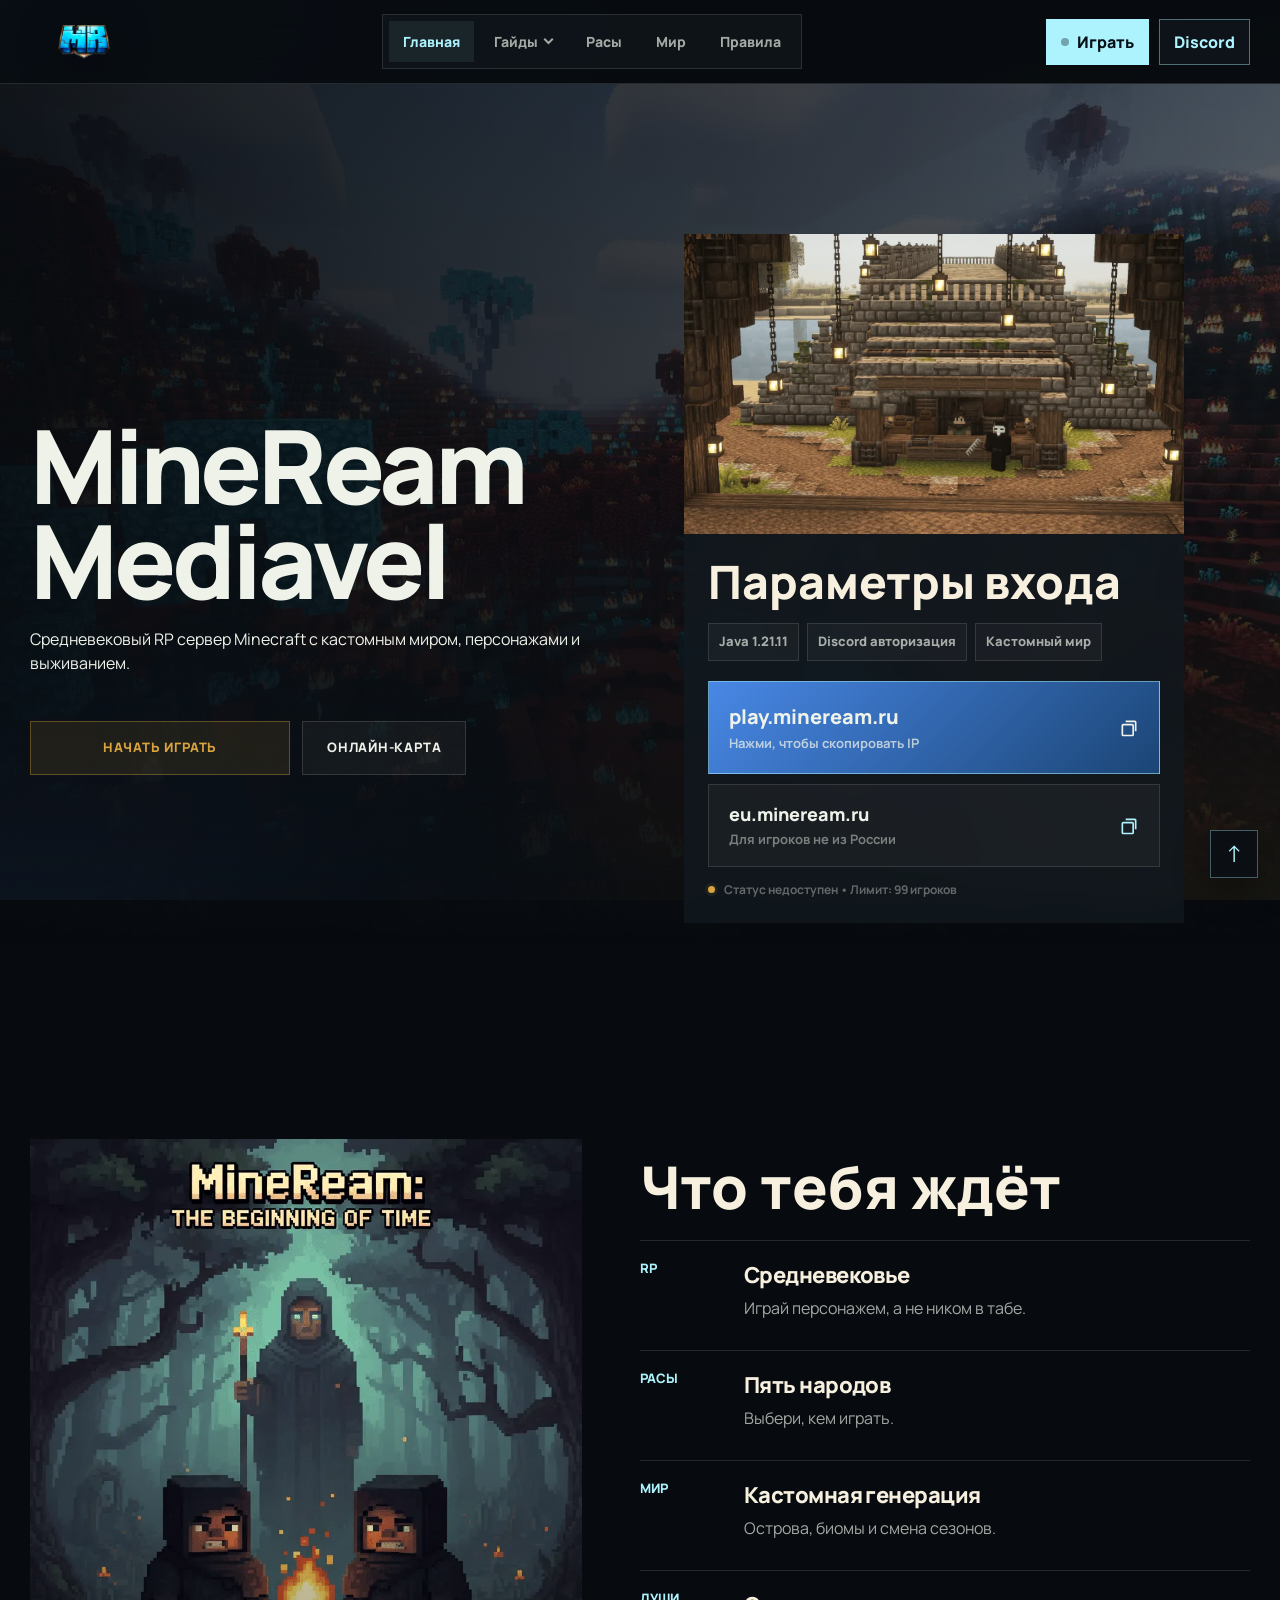
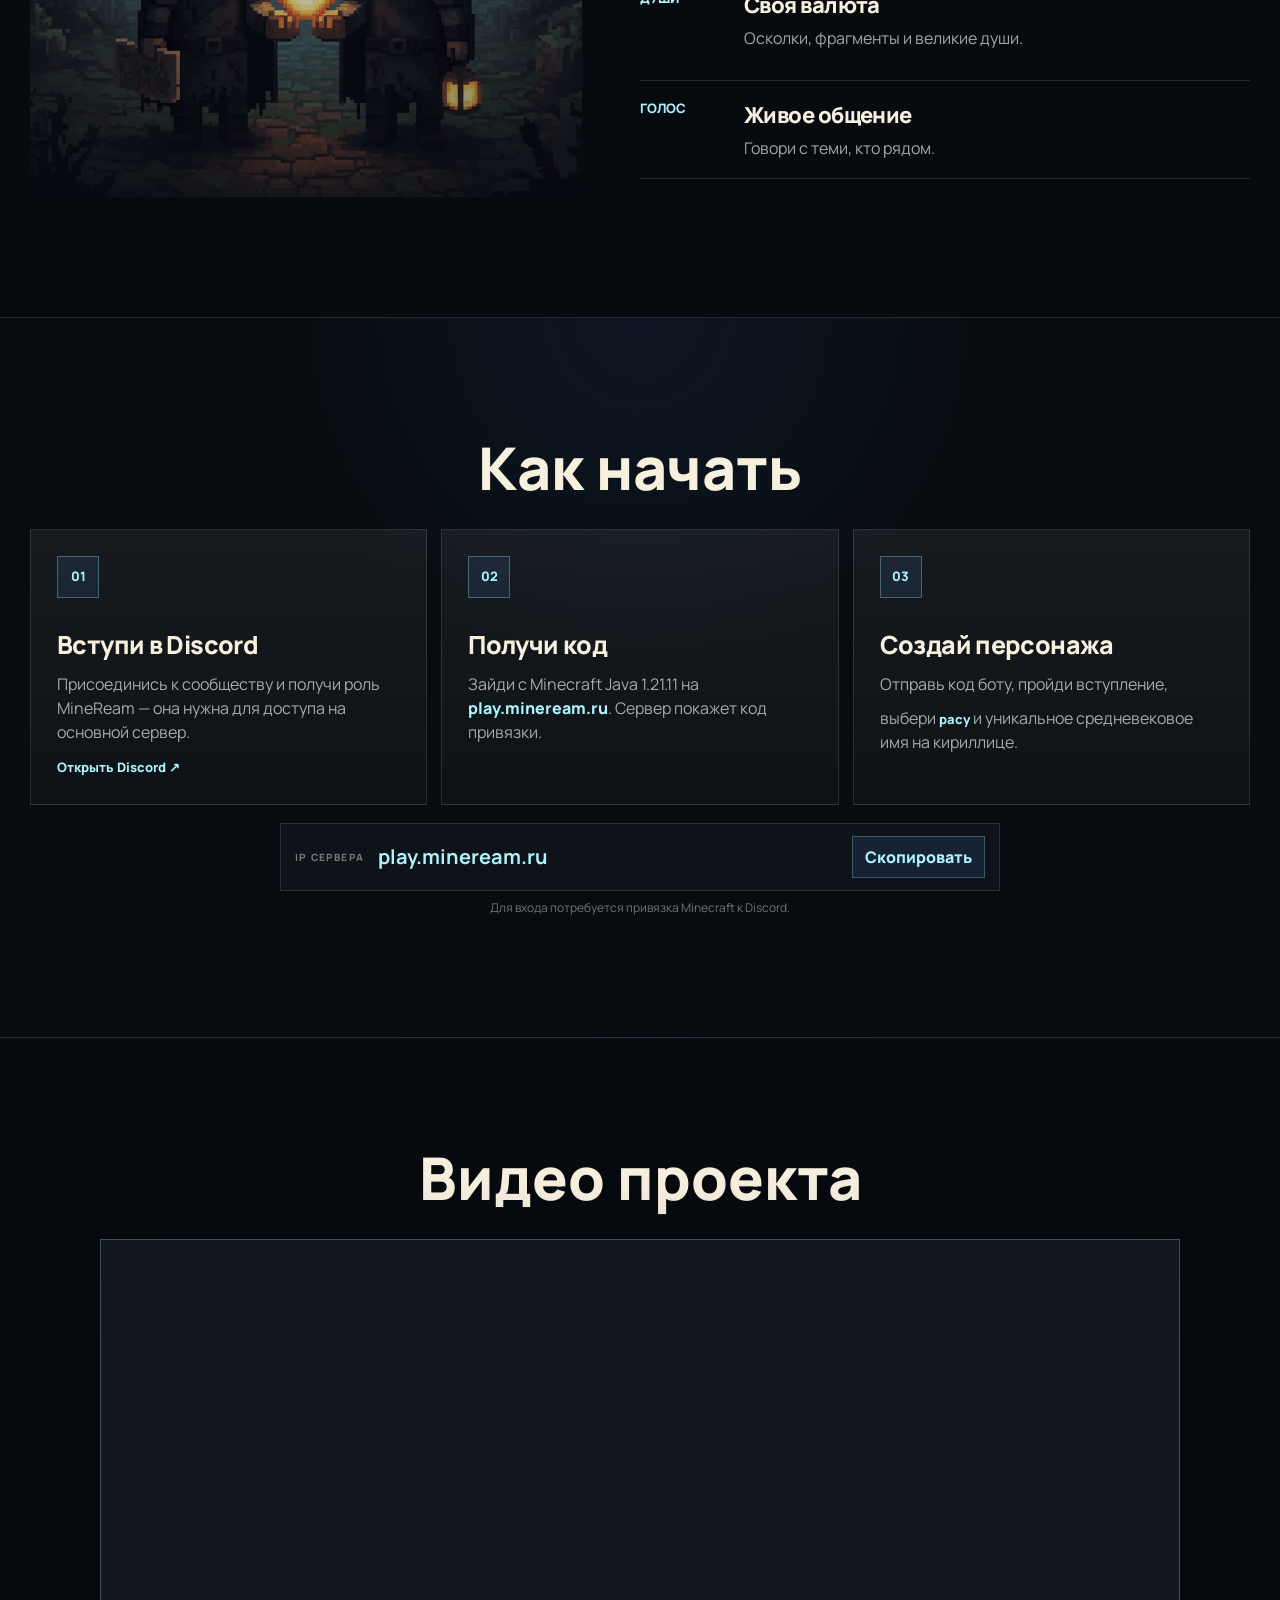
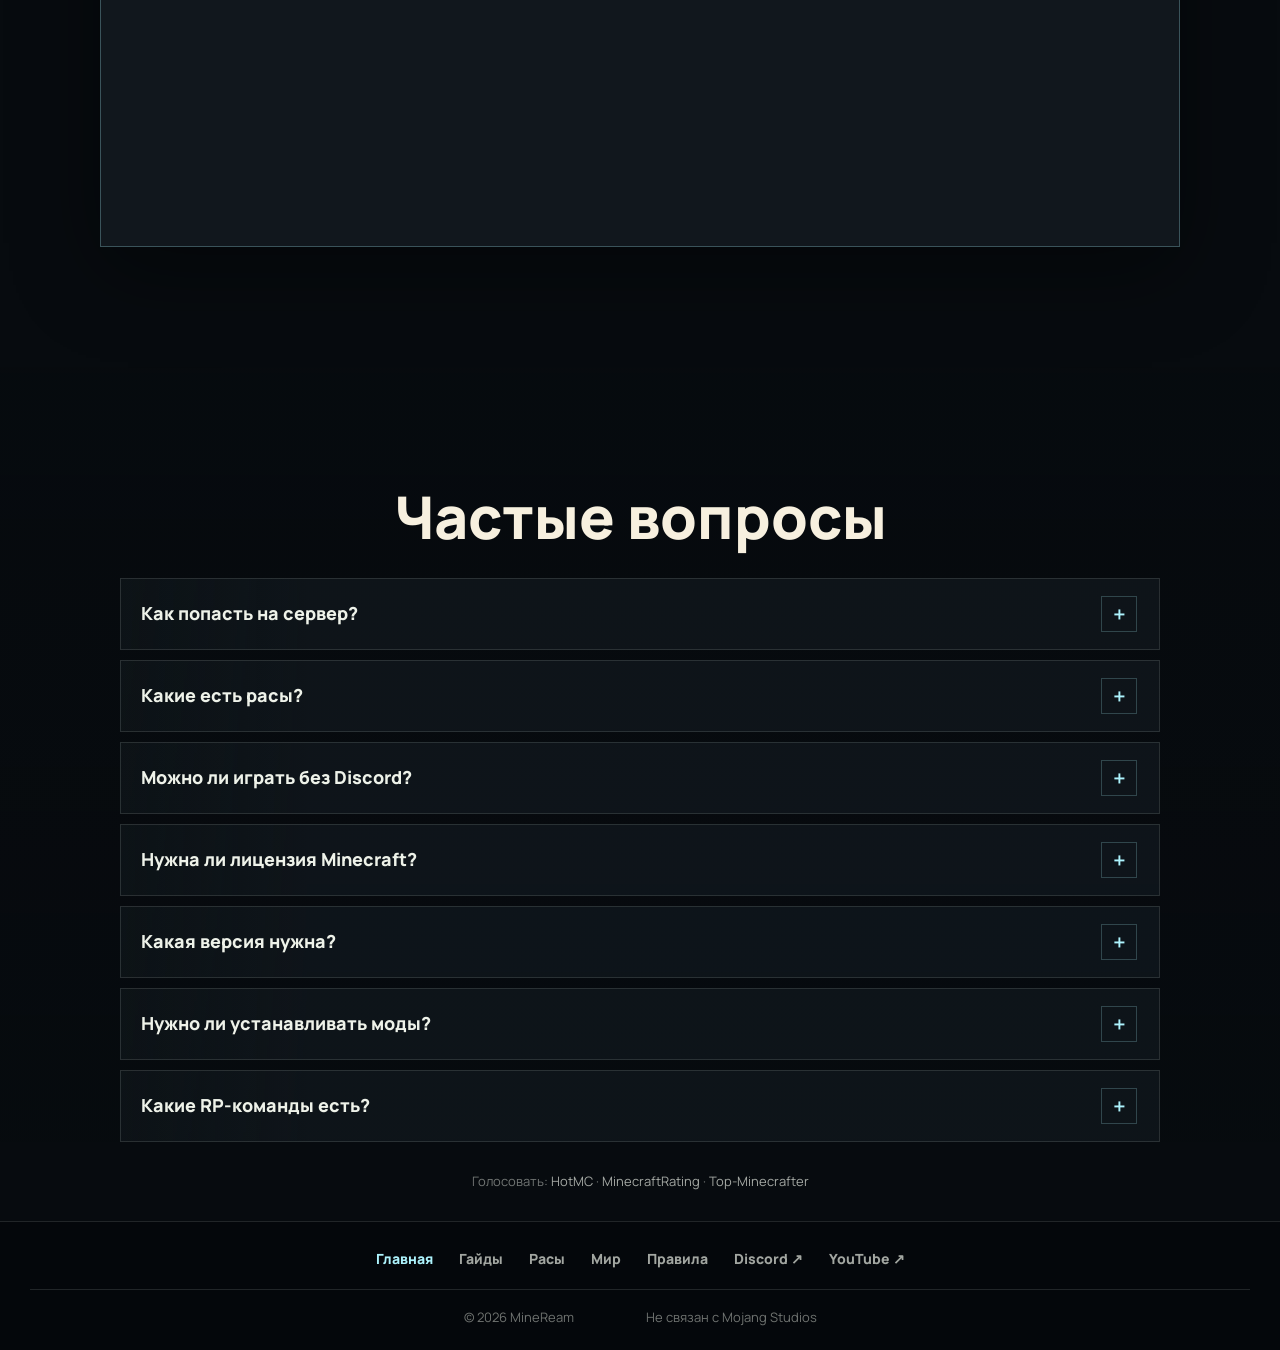
==== commit 9faa0796: "Add files via upload" ====
--- a/index.html
+++ b/index.html
@@ -20,7 +20,7 @@
 <body id="top">
   <div class="site-loader" data-site-loader>
     <div class="site-loader-glow"></div>
-    <img src="assets/mineream-prefix.webp" alt="MineReam Mediavel" class="site-loader-logo">
+    <img loading="lazy" decoding="async" src="assets/mineream-prefix.webp" alt="MineReam Mediavel" class="site-loader-logo">
     <div class="site-loader-line"><span></span></div>
   </div>
 
@@ -123,7 +123,7 @@
       <section class="section quick-section">
         <div class="container quick-showcase">
           <button class="quick-showcase-image media-preview" type="button" data-lightbox-src="assets/mineream-short.webp" data-lightbox-title="MineReam Mediavel">
-            <img src="assets/mineream-short.webp" alt="MineReam Mediavel">
+            <img loading="lazy" decoding="async" src="assets/mineream-short.webp" alt="MineReam Mediavel">
           </button>
           <div class="quick-showcase-body">
             <h2>Что тебя ждёт</h2>
@@ -282,7 +282,7 @@
   <div class="media-lightbox" data-lightbox hidden>
     <button class="media-lightbox-close" type="button" data-lightbox-close aria-label="Закрыть">×</button>
     <figure class="media-lightbox-card">
-      <img src="" alt="" data-lightbox-image>
+      <img loading="lazy" decoding="async" src="" alt="" data-lightbox-image>
       <figcaption data-lightbox-caption></figcaption>
     </figure>
   </div>
--- a/styles.css
+++ b/styles.css
@@ -795,7 +795,7 @@
   border-bottom: 1px solid var(--line);
   background:
     linear-gradient(180deg, rgba(7, 11, 15, 0.78), rgba(7, 11, 15, 0.96)),
-    url("assets/keeper-hall.webp") center/cover;
+    url("assets/hero-world.webp") center/cover;
 }
 .rules-hero-inner {
   max-width: 820px;
@@ -1201,7 +1201,7 @@
 .guides-hero {
   background:
     linear-gradient(180deg, rgba(7, 11, 15, 0.76), rgba(7, 11, 15, 0.96)),
-    url("assets/chronicle-room.webp") center/cover;
+    url("assets/hero-world.webp") center/cover;
 }
 .guides-layout {
   display: grid;
@@ -3120,13 +3120,13 @@
   background: linear-gradient(90deg, rgba(7, 11, 15, 0.9), rgba(7, 11, 15, 0.3));
 }/* Шапки внутренних страниц: картинка плавно уходит в фон, без линии снизу */
 .rules-hero {
-  --hero-img: url("assets/keeper-hall.webp");
+  --hero-img: url("assets/hero-world.webp");
   position: relative;
   isolation: isolate;
   border-bottom: 0;
   background: none;
 }
-.guides-hero { --hero-img: url("assets/chronicle-room.webp"); background: none; }
+.guides-hero { --hero-img: url("assets/hero-world.webp"); background: none; }
 .rules-hero::before {
   content: "";
   position: absolute;
@@ -3209,3 +3209,15 @@
 .online-map { align-items: stretch; }
 .online-map-preview { align-self: stretch; }
 .online-map-body { align-self: stretch; }
+
+/* Квадратные иллюстрации гайдов показываем целиком, без обрезки */
+.guide-card img[src*="assets/guide-"] {
+  object-fit: contain;
+  background: transparent;
+}
+@media (max-width: 760px) {
+  .guide-card img[src*="assets/guide-"] {
+    height: auto;
+    aspect-ratio: 1 / 1;
+  }
+}
